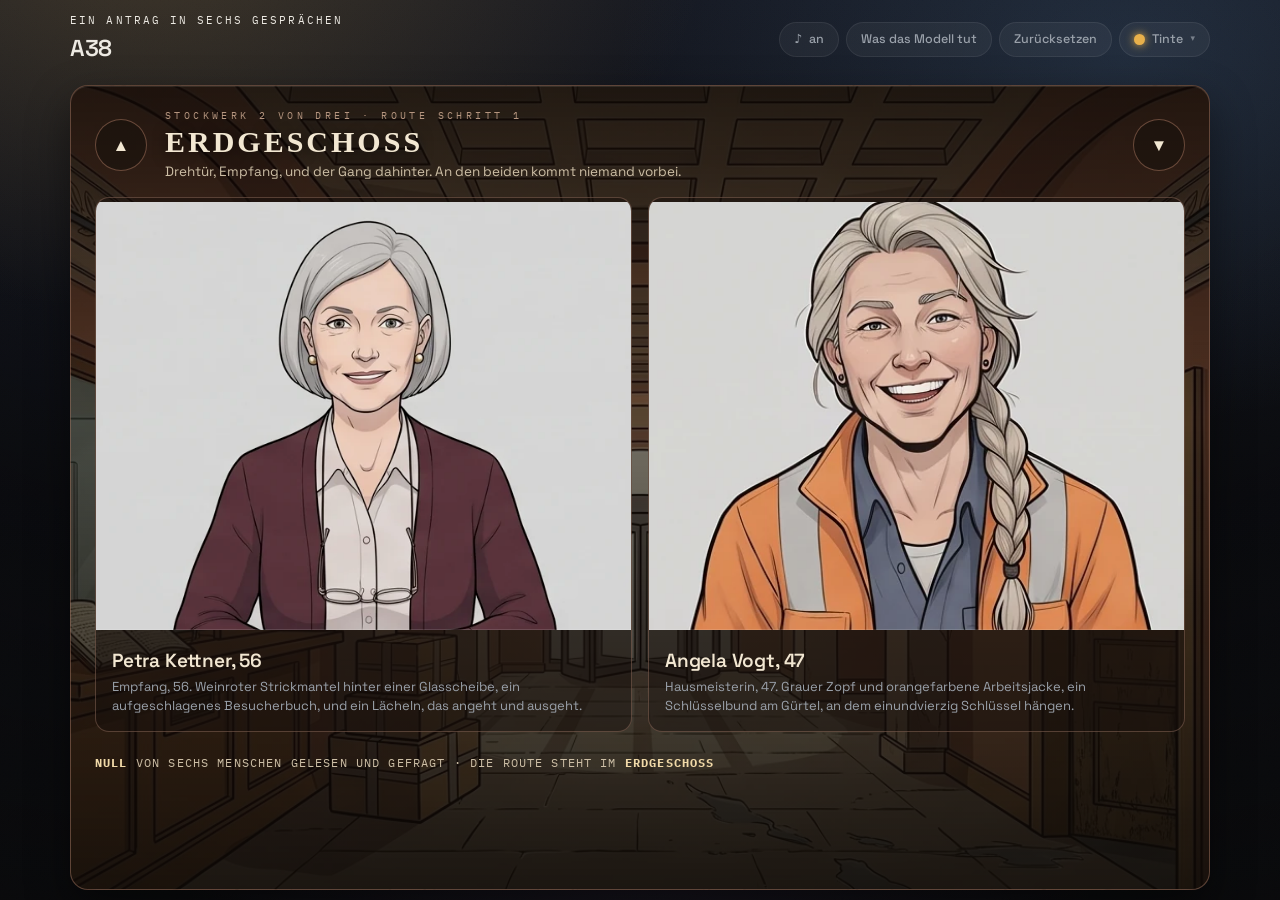
==== index.html @ fd157b0d "JETZT stand zweimal, und die Marke lief in die Ecke des Blätterers Beides kam von derselben Änderung" ====
<!DOCTYPE html>
<html lang="de">
<head>
<meta charset="utf-8">
<meta name="viewport" content="width=device-width, initial-scale=1">
<title>A38</title>
<link rel="preconnect" href="https://fonts.googleapis.com">
<link rel="preconnect" href="https://fonts.gstatic.com" crossorigin>
<link href="https://fonts.googleapis.com/css2?family=Space+Grotesk:wght@400;500;600;700&family=IBM+Plex+Mono:wght@400;500;600&display=swap" rel="stylesheet">
<style>
:root{
  --mono:"IBM Plex Mono",ui-monospace,"SF Mono","Cascadia Mono",Menlo,Consolas,monospace;
  --sans:"Space Grotesk",system-ui,-apple-system,"Segoe UI",Roboto,sans-serif;
  --serif:Georgia,"Iowan Old Style","Times New Roman",serif;
  --r:14px;
}
/* Die dreizehn Farbschemata. bauen.py setzt sie an den Platzhalter
   im Kopf von spiel.html. Eine Person waehlt ihres ueber theme. */
/* ── Tinte · warmes Anthrazit mit Messing ─────────────────── */
:root, body[data-theme="tinte"]{
  --paper:#0e0f12;
  --mesh:
    radial-gradient(900px 620px at 12% -8%, rgba(232,176,75,.20), transparent 62%),
    radial-gradient(820px 600px at 88% 6%, rgba(96,146,196,.18), transparent 62%),
    radial-gradient(700px 700px at 50% 108%, rgba(150,110,200,.13), transparent 66%),
    linear-gradient(180deg,#141720 0%,#0b0c10 55%,#0e0f12 100%);
  --pattern:none; --grain:.045;
  --surface:rgba(255,255,255,.048); --surface-2:rgba(255,255,255,.085); --surface-hi:rgba(255,255,255,.12);
  --ink:#edeae3; --muted:#9aa1aa;
  --line:rgba(255,255,255,.13); --line-soft:rgba(255,255,255,.07);
  --accent:#e8b04b; --accent-2:#84b4e4; --accent-ink:#1b1305;
  --AUT:#6fa8dc; --SIC:#78c481; --STA:#e8776a; --ZUG:#b58cdb; --EFF:#e8b04b;
  --glow:0 0 26px rgba(232,176,75,.30); --shade:0 1px 12px rgba(0,0,0,.5);
  --panel-shadow:0 1px 0 rgba(255,255,255,.05) inset, 0 18px 40px -28px rgba(0,0,0,.9);
  --face-filter:saturate(.92) contrast(1.03) brightness(.97);
  --face-tint:linear-gradient(180deg,rgba(232,176,75,.10),rgba(20,20,28,.28));
  --face-blend:normal;
}

/* ── Blaupause · technisches Blau mit Raster ───────────────── */
body[data-theme="blaupause"]{
  --paper:#08192a;
  --mesh:
    radial-gradient(1000px 640px at 20% -10%, rgba(90,190,255,.16), transparent 62%),
    radial-gradient(760px 560px at 90% 10%, rgba(40,110,190,.20), transparent 62%),
    linear-gradient(180deg,#0a2036 0%,#071628 60%,#050f1c 100%);
  --pattern:
    repeating-linear-gradient(0deg,rgba(150,215,255,.07) 0 1px,transparent 1px 34px),
    repeating-linear-gradient(90deg,rgba(150,215,255,.07) 0 1px,transparent 1px 34px);
  --grain:.03;
  --surface:rgba(160,220,255,.06); --surface-2:rgba(160,220,255,.11); --surface-hi:rgba(160,220,255,.16);
  --ink:#e2f2ff; --muted:#8fb3cd;
  --line:rgba(140,205,255,.22); --line-soft:rgba(140,205,255,.11);
  --accent:#7fd1ff; --accent-2:#ffd479; --accent-ink:#04202f;
  --AUT:#6cc4ff; --SIC:#5fd0a0; --STA:#ff8a72; --ZUG:#b39bff; --EFF:#ffcc5c;
  --glow:0 0 26px rgba(127,209,255,.35); --shade:0 1px 12px rgba(0,0,0,.55);
  --panel-shadow:0 1px 0 rgba(190,230,255,.07) inset, 0 18px 40px -28px rgba(0,10,20,.9);
  --face-filter:saturate(.8) brightness(.95); --face-tint:linear-gradient(180deg,rgba(90,180,255,.16),rgba(5,25,45,.34)); --face-blend:normal;
}

/* ── Terminal · Bernstein auf Schwarz, mit Zeilen ──────────── */
body[data-theme="terminal"]{
  --paper:#080604;
  --mesh:
    radial-gradient(900px 560px at 50% -12%, rgba(255,176,60,.16), transparent 62%),
    linear-gradient(180deg,#0d0a06 0%,#070502 100%);
  --pattern:repeating-linear-gradient(0deg,rgba(255,180,70,.055) 0 1px,transparent 1px 4px);
  --grain:.05;
  --surface:rgba(255,180,70,.055); --surface-2:rgba(255,180,70,.10); --surface-hi:rgba(255,180,70,.15);
  --ink:#ffd9a3; --muted:#b0854f;
  --line:rgba(255,176,60,.22); --line-soft:rgba(255,176,60,.11);
  --accent:#ffb03c; --accent-2:#7fe0a0; --accent-ink:#160c00;
  --AUT:#7fb8e8; --SIC:#7fe0a0; --STA:#ff7a52; --ZUG:#c79bf0; --EFF:#ffc94d;
  --glow:0 0 26px rgba(255,176,60,.40); --shade:0 1px 12px rgba(0,0,0,.7);
  --panel-shadow:0 1px 0 rgba(255,200,120,.06) inset, 0 18px 40px -28px rgba(0,0,0,.95);
  --face-filter:sepia(.35) saturate(.85) brightness(.92); --face-tint:linear-gradient(180deg,rgba(255,176,60,.16),rgba(15,8,0,.4)); --face-blend:normal;
}

/* ── Neon · Pink auf Aubergine ─────────────────────────────── */
body[data-theme="neon"]{
  --paper:#0d0511;
  --mesh:
    radial-gradient(900px 560px at 50% -10%, rgba(255,46,166,.24), transparent 62%),
    radial-gradient(700px 560px at 88% 40%, rgba(0,229,255,.12), transparent 62%),
    linear-gradient(180deg,#170a20 0%,#0d0511 60%,#0a0410 100%);
  --pattern:none; --grain:.05;
  --surface:rgba(255,120,205,.075); --surface-2:rgba(255,120,205,.13); --surface-hi:rgba(255,120,205,.18);
  --ink:#ffe9f8; --muted:#c78bba;
  --line:rgba(255,90,190,.24); --line-soft:rgba(255,90,190,.12);
  --accent:#ff2ea6; --accent-2:#00e5ff; --accent-ink:#180010;
  --AUT:#4fc3f7; --SIC:#4ade80; --STA:#ff5b6e; --ZUG:#c77dff; --EFF:#ffc94d;
  --glow:0 0 30px rgba(255,46,166,.45); --shade:0 1px 12px rgba(0,0,0,.6);
  --panel-shadow:0 1px 0 rgba(255,180,230,.07) inset, 0 18px 40px -28px rgba(0,0,0,.9);
  --face-filter:saturate(.9) contrast(1.05); --face-tint:linear-gradient(180deg,rgba(255,46,166,.16),rgba(20,4,26,.36)); --face-blend:normal;
}

/* ── Cyberpunk · Cyan und Signalgelb ───────────────────────── */
body[data-theme="cyberpunk"]{
  --paper:#0a0a12;
  --mesh:
    radial-gradient(900px 560px at 18% -10%, rgba(0,240,255,.18), transparent 62%),
    radial-gradient(760px 560px at 86% 14%, rgba(252,238,10,.10), transparent 62%),
    linear-gradient(180deg,#0e1020 0%,#0a0a12 60%,#08080f 100%);
  --pattern:repeating-linear-gradient(90deg,rgba(0,240,255,.05) 0 1px,transparent 1px 40px);
  --grain:.045;
  --surface:rgba(0,240,255,.06); --surface-2:rgba(0,240,255,.11); --surface-hi:rgba(0,240,255,.16);
  --ink:#eafcff; --muted:#8fa0bd;
  --line:rgba(0,240,255,.22); --line-soft:rgba(0,240,255,.10);
  --accent:#00f0ff; --accent-2:#fcee0a; --accent-ink:#00181c;
  --AUT:#4fd8ff; --SIC:#3ddc97; --STA:#ff5c6e; --ZUG:#b98cff; --EFF:#fcee0a;
  --glow:0 0 30px rgba(0,240,255,.40); --shade:0 1px 12px rgba(0,0,0,.6);
  --panel-shadow:0 1px 0 rgba(160,250,255,.07) inset, 0 18px 40px -28px rgba(0,0,0,.9);
  --face-filter:saturate(.85) contrast(1.06); --face-tint:linear-gradient(180deg,rgba(0,240,255,.14),rgba(6,10,20,.38)); --face-blend:normal;
}

/* ── Synthwave · Horizont in Violett ───────────────────────── */
body[data-theme="synthwave"]{
  --paper:#16072e;
  --mesh:
    radial-gradient(900px 520px at 50% 100%, rgba(255,92,141,.30), transparent 66%),
    radial-gradient(800px 560px at 20% -10%, rgba(122,92,255,.24), transparent 62%),
    linear-gradient(180deg,#1d0940 0%,#16072e 55%,#100322 100%);
  --pattern:none; --grain:.05;
  --surface:rgba(190,140,255,.08); --surface-2:rgba(190,140,255,.14); --surface-hi:rgba(190,140,255,.19);
  --ink:#ffeaf6; --muted:#c69ee6;
  --line:rgba(200,150,255,.24); --line-soft:rgba(200,150,255,.12);
  --accent:#ff5c8d; --accent-2:#7a5cff; --accent-ink:#26030f;
  --AUT:#5cc8ff; --SIC:#54dba0; --STA:#ff5c8d; --ZUG:#9b7cff; --EFF:#ffcf5c;
  --glow:0 0 30px rgba(255,92,141,.42); --shade:0 1px 12px rgba(0,0,0,.6);
  --panel-shadow:0 1px 0 rgba(255,200,240,.07) inset, 0 18px 40px -28px rgba(0,0,0,.9);
  --face-filter:saturate(.95) contrast(1.04); --face-tint:linear-gradient(180deg,rgba(122,92,255,.18),rgba(30,6,50,.36)); --face-blend:normal;
}

/* ── Miami · Koralle und Tuerkis ───────────────────────────── */
body[data-theme="miami"]{
  --paper:#140a1e;
  --mesh:
    radial-gradient(900px 560px at 16% -10%, rgba(255,111,97,.24), transparent 62%),
    radial-gradient(800px 560px at 88% 24%, rgba(45,226,230,.16), transparent 62%),
    linear-gradient(180deg,#1c0f2a 0%,#140a1e 60%,#0f0718 100%);
  --pattern:none; --grain:.05;
  --surface:rgba(255,150,140,.075); --surface-2:rgba(255,150,140,.13); --surface-hi:rgba(255,150,140,.18);
  --ink:#fff0ea; --muted:#d0a5bd;
  --line:rgba(255,140,130,.24); --line-soft:rgba(255,140,130,.11);
  --accent:#ff6f61; --accent-2:#2de2e6; --accent-ink:#2a0b06;
  --AUT:#2de2e6; --SIC:#5fd98a; --STA:#ff6f61; --ZUG:#c48cff; --EFF:#ffc85c;
  --glow:0 0 30px rgba(255,111,97,.38); --shade:0 1px 12px rgba(0,0,0,.6);
  --panel-shadow:0 1px 0 rgba(255,210,200,.07) inset, 0 18px 40px -28px rgba(0,0,0,.9);
  --face-filter:saturate(1) contrast(1.03); --face-tint:linear-gradient(180deg,rgba(255,111,97,.14),rgba(20,10,30,.36)); --face-blend:normal;
}

/* ── Dschungel · Blattgruen mit Safrangelb ─────────────────── */
body[data-theme="dschungel"]{
  --paper:#08130b;
  --mesh:
    radial-gradient(900px 600px at 22% -10%, rgba(74,222,128,.16), transparent 62%),
    radial-gradient(760px 560px at 86% 20%, rgba(250,204,21,.10), transparent 62%),
    linear-gradient(180deg,#0c1c11 0%,#08130b 60%,#050f08 100%);
  --pattern:none; --grain:.05;
  --surface:rgba(120,220,150,.06); --surface-2:rgba(120,220,150,.11); --surface-hi:rgba(120,220,150,.16);
  --ink:#e8f8ec; --muted:#8ebd9b;
  --line:rgba(110,210,145,.22); --line-soft:rgba(110,210,145,.10);
  --accent:#4ade80; --accent-2:#facc15; --accent-ink:#04150a;
  --AUT:#5cb8e8; --SIC:#4ade80; --STA:#f0715c; --ZUG:#bb8ce0; --EFF:#facc15;
  --glow:0 0 28px rgba(74,222,128,.32); --shade:0 1px 12px rgba(0,0,0,.6);
  --panel-shadow:0 1px 0 rgba(180,255,205,.06) inset, 0 18px 40px -28px rgba(0,0,0,.9);
  --face-filter:saturate(.88) brightness(.95); --face-tint:linear-gradient(180deg,rgba(74,222,128,.12),rgba(5,20,10,.38)); --face-blend:normal;
}

/* ── Matrix · nur Gruen, Zeilenraster ──────────────────────── */
body[data-theme="matrix"]{
  --paper:#000600;
  --mesh:
    radial-gradient(900px 560px at 50% -12%, rgba(0,255,65,.14), transparent 62%),
    linear-gradient(180deg,#021003 0%,#000600 100%);
  --pattern:repeating-linear-gradient(0deg,rgba(0,255,65,.06) 0 1px,transparent 1px 4px);
  --grain:.05;
  --surface:rgba(0,255,65,.05); --surface-2:rgba(0,255,65,.10); --surface-hi:rgba(0,255,65,.15);
  --ink:#c8ffd6; --muted:#5fb374;
  --line:rgba(0,255,65,.22); --line-soft:rgba(0,255,65,.10);
  --accent:#00ff41; --accent-2:#9dffb8; --accent-ink:#001404;
  --AUT:#4fe0ff; --SIC:#00ff41; --STA:#ff6a5c; --ZUG:#c08cff; --EFF:#e8ff5c;
  --glow:0 0 30px rgba(0,255,65,.40); --shade:0 1px 12px rgba(0,0,0,.75);
  --panel-shadow:0 1px 0 rgba(150,255,180,.06) inset, 0 18px 40px -28px rgba(0,0,0,.95);
  --face-filter:grayscale(.45) sepia(.4) hue-rotate(60deg) saturate(1.4) brightness(.86);
  --face-tint:linear-gradient(180deg,rgba(0,255,65,.14),rgba(0,10,2,.45)); --face-blend:normal;
}

/* ── Ozean · Tiefblau mit Jade ─────────────────────────────── */
body[data-theme="ozean"]{
  --paper:#03101c;
  --mesh:
    radial-gradient(900px 620px at 18% -10%, rgba(56,189,248,.20), transparent 62%),
    radial-gradient(800px 600px at 88% 26%, rgba(52,211,153,.14), transparent 62%),
    linear-gradient(180deg,#06192b 0%,#03101c 60%,#020b14 100%);
  --pattern:none; --grain:.04;
  --surface:rgba(90,190,240,.07); --surface-2:rgba(90,190,240,.12); --surface-hi:rgba(90,190,240,.17);
  --ink:#e6f6ff; --muted:#85b4cf;
  --line:rgba(90,190,240,.22); --line-soft:rgba(90,190,240,.10);
  --accent:#38bdf8; --accent-2:#34d399; --accent-ink:#02131d;
  --AUT:#38bdf8; --SIC:#34d399; --STA:#fb7185; --ZUG:#a78bfa; --EFF:#fbbf24;
  --glow:0 0 28px rgba(56,189,248,.34); --shade:0 1px 12px rgba(0,0,0,.6);
  --panel-shadow:0 1px 0 rgba(180,230,255,.06) inset, 0 18px 40px -28px rgba(0,0,0,.9);
  --face-filter:saturate(.85) brightness(.96); --face-tint:linear-gradient(180deg,rgba(56,189,248,.14),rgba(2,16,28,.38)); --face-blend:normal;
}

/* ── Kosmos · Nebel in Violett ─────────────────────────────── */
body[data-theme="kosmos"]{
  --paper:#05040e;
  --mesh:
    radial-gradient(760px 700px at 26% 18%, rgba(126,96,255,.26), transparent 66%),
    radial-gradient(660px 620px at 78% 58%, rgba(255,92,168,.18), transparent 66%),
    radial-gradient(900px 520px at 50% 108%, rgba(24,22,74,.6), transparent 68%),
    linear-gradient(160deg,#07061a 0%,#0d0a24 50%,#05040e 100%);
  --pattern:none; --grain:.055;
  --surface:rgba(150,140,255,.075); --surface-2:rgba(150,140,255,.13); --surface-hi:rgba(150,140,255,.18);
  --ink:#ece9ff; --muted:#9c98c8;
  --line:rgba(150,140,255,.24); --line-soft:rgba(150,140,255,.11);
  --accent:#9d8cff; --accent-2:#ff7ab8; --accent-ink:#0a0718;
  --AUT:#6fb6ff; --SIC:#5fd8a8; --STA:#ff7a8c; --ZUG:#b49bff; --EFF:#ffd166;
  --glow:0 0 30px rgba(157,140,255,.38); --shade:0 1px 12px rgba(0,0,0,.7);
  --panel-shadow:0 1px 0 rgba(200,190,255,.07) inset, 0 18px 40px -28px rgba(0,0,0,.95);
  --face-filter:saturate(.9) contrast(1.04) brightness(.95); --face-tint:linear-gradient(180deg,rgba(126,96,255,.18),rgba(8,6,20,.42)); --face-blend:normal;
}

/* ── Ekko · Zaun-Teal auf warmem Rost ──────────────────────── */
body[data-theme="ekko"]{
  --paper:#0d0a0b;
  --mesh:
    radial-gradient(820px 660px at 20% 22%, rgba(46,230,196,.22), transparent 66%),
    radial-gradient(700px 620px at 80% 62%, rgba(178,12,89,.24), transparent 66%),
    radial-gradient(900px 520px at 50% 108%, rgba(92,42,31,.5), transparent 68%),
    linear-gradient(150deg,#16100f 0%,#241715 45%,#0e1416 100%);
  --pattern:none; --grain:.05;
  --surface:rgba(46,230,196,.07); --surface-2:rgba(46,230,196,.12); --surface-hi:rgba(46,230,196,.17);
  --ink:#eaf7f3; --muted:#93b0aa;
  --line:rgba(46,230,196,.22); --line-soft:rgba(46,230,196,.10);
  --accent:#2ee6c4; --accent-2:#ff3d7f; --accent-ink:#04140f;
  --AUT:#4fc8f0; --SIC:#2ee6c4; --STA:#ff3d7f; --ZUG:#b98cf0; --EFF:#ffc247;
  --glow:0 0 30px rgba(46,230,196,.36); --shade:0 1px 12px rgba(0,0,0,.65);
  --panel-shadow:0 1px 0 rgba(160,255,235,.06) inset, 0 18px 40px -28px rgba(0,0,0,.9);
  --face-filter:saturate(.9) contrast(1.04); --face-tint:linear-gradient(180deg,rgba(46,230,196,.13),rgba(20,12,10,.4)); --face-blend:normal;
}

/* ── LCARS · Schwarz, Orange, weiche Ecken ─────────────────── */
body[data-theme="lcars"]{
  --paper:#000000;
  --mesh:
    radial-gradient(900px 560px at 14% -10%, rgba(255,156,0,.16), transparent 60%),
    radial-gradient(700px 520px at 88% 18%, rgba(204,153,204,.12), transparent 60%),
    linear-gradient(180deg,#0b0906 0%,#000 100%);
  --pattern:none; --grain:.03;
  --surface:rgba(255,180,90,.07); --surface-2:rgba(255,180,90,.12); --surface-hi:rgba(255,180,90,.17);
  --ink:#ffffff; --muted:#b9a9d6;
  --line:rgba(255,180,90,.24); --line-soft:rgba(255,180,90,.11);
  --accent:#ff9c00; --accent-2:#cc99cc; --accent-ink:#1a0f00;
  --AUT:#7fa9ff; --SIC:#66cc99; --STA:#ff6f5c; --ZUG:#cc99cc; --EFF:#ff9c00;
  --glow:0 0 28px rgba(255,156,0,.34); --shade:0 1px 12px rgba(0,0,0,.7);
  --panel-shadow:0 1px 0 rgba(255,210,150,.07) inset, 0 18px 40px -28px rgba(0,0,0,.95);
  --face-filter:saturate(.85) contrast(1.05); --face-tint:linear-gradient(180deg,rgba(255,156,0,.12),rgba(0,0,0,.4)); --face-blend:normal;
  --r:20px;
}


*{box-sizing:border-box}
/* display:flex und display:grid schlagen sonst das hidden-Attribut. */
[hidden]{display:none !important}
html,body{margin:0; padding:0; height:100%}
body{background:var(--paper); color:var(--ink); font-family:var(--sans); font-size:16px; line-height:1.55;
  -webkit-font-smoothing:antialiased; height:100%; overflow:hidden; display:flex; flex-direction:column;
  transition:background-color .35s, color .35s}
.bg,.bg-pattern,.bg-grain{position:fixed; inset:0; pointer-events:none}
.bg{z-index:-3; background-image:var(--mesh); background-size:cover;
    animation:drift 60s ease-in-out infinite alternate; transform-origin:50% 40%}
.bg:after{content:""; position:absolute; inset:0;
  background:radial-gradient(135% 105% at 50% 0%, transparent 42%, #000 128%); opacity:var(--vignette,.55)}
.bg-pattern{z-index:-2; background-image:var(--pattern,none)}
.bg-grain{z-index:-1; opacity:var(--grain,0); mix-blend-mode:overlay;
  background-image:url("data:image/svg+xml,%3Csvg xmlns='http://www.w3.org/2000/svg' width='160' height='160'%3E%3Cfilter id='n'%3E%3CfeTurbulence type='fractalNoise' baseFrequency='.85' numOctaves='3' stitchTiles='stitch'/%3E%3C/filter%3E%3Crect width='160' height='160' filter='url(%23n)'/%3E%3C/svg%3E")}
@keyframes drift{from{transform:scale(1) translateY(0)} to{transform:scale(1.08) translateY(-1.5%)}}

.wrap{width:100%; max-width:1180px; margin:0 auto; padding:12px 20px 10px;
  flex:1; min-height:0; display:flex; flex-direction:column; gap:9px}
.eyebrow{font-family:var(--mono); font-size:10.5px; letter-spacing:.2em; text-transform:uppercase; color:var(--muted)}
h1{font-size:23px; font-weight:600; letter-spacing:-.02em; margin:3px 0 0}
h2{font-family:var(--mono); font-size:11px; letter-spacing:.2em; text-transform:uppercase; font-weight:500;
   color:var(--muted); margin:22px 0 10px; display:flex; align-items:center; gap:12px}
h2:after{content:""; flex:1; height:1px; background:var(--line-soft)}
p{margin:0 0 12px}
.dim{color:var(--muted)} .small{font-size:13.5px}
.num{font-family:var(--mono); font-variant-numeric:tabular-nums}
.panel{background-color:var(--surface);   /* Rueckfall, falls color-mix fehlt */
  background-color:color-mix(in srgb, var(--paper) 74%, transparent);
  background-image:linear-gradient(var(--surface), var(--surface));
  border:1px solid var(--line); border-radius:var(--r); padding:13px 16px;
  box-shadow:var(--panel-shadow)}

/* ── Kopf ── */
.top{display:flex; justify-content:space-between; align-items:center; gap:14px; flex-wrap:wrap}
.tools{display:flex; align-items:center; gap:7px; flex-wrap:wrap}
.tool{display:inline-flex; align-items:center; gap:7px; background:var(--surface); border:1px solid var(--line-soft);
  border-radius:999px; color:var(--muted); font:inherit; font-size:12.5px; font-weight:500; padding:7px 14px;
  cursor:pointer; white-space:nowrap;
  transition:color .15s,border-color .15s}
.tool:hover{color:var(--ink); border-color:var(--accent)}
.tool .caret{font-size:9px; opacity:.7}
/* Der einzige Knopf, der etwas wegwirft. Er steht ruhig da und färbt
   sich erst, wenn die Hand darauf liegt. */
.tool.warnung:hover{color:var(--STA); border-color:var(--STA)}
.themepick{position:relative}
.theme-menu{position:absolute; right:0; top:calc(100% + 8px); z-index:60; width:min(430px, calc(100vw - 40px));
  display:flex; flex-wrap:wrap; gap:7px; background:var(--surface-2); border:1px solid var(--line);
  border-radius:var(--r); padding:12px; box-shadow:0 26px 50px -26px rgba(0,0,0,.85)}
.theme-menu[hidden]{display:none}
.theme-btn{flex:0 0 auto; display:inline-flex; align-items:center; gap:7px; background:var(--surface);
  border:1px solid var(--line-soft); border-radius:999px; color:var(--muted); font:inherit; font-size:12.5px;
  font-weight:500; padding:6px 13px 6px 9px; cursor:pointer; white-space:nowrap;
  transition:color .15s,border-color .15s,box-shadow .15s,transform .15s}
.theme-btn:hover{color:var(--ink); border-color:var(--accent); transform:translateY(-1px)}
.theme-btn.active{color:var(--ink); border-color:var(--accent); box-shadow:var(--glow)}
.theme-dot{width:11px; height:11px; border-radius:50%; background:var(--dot); box-shadow:0 0 8px var(--dot)}

/* ── Phasenleiste ── */
.akte{display:flex; gap:5px; flex-wrap:wrap}
.akt{display:inline-flex; align-items:baseline; gap:7px; border:1px solid var(--line-soft); border-radius:999px;
  padding:4px 12px; background:var(--surface); font-family:var(--mono); font-size:9px; letter-spacing:.14em;
  text-transform:uppercase; color:var(--muted)}
.akt b{font-family:var(--sans); font-size:12.5px; font-weight:500; letter-spacing:0; text-transform:none; color:var(--muted)}
.akt.now{border-color:var(--accent); box-shadow:var(--glow)}
.akt.now b{color:var(--ink); font-weight:600}
.akt.done{opacity:.55}

/* ── Zweispalter ── */
.grid{flex:1; min-height:0; display:grid; grid-template-columns:1fr 320px; gap:18px}
main{min-height:0; display:flex; flex-direction:column}
.side{min-height:0; overflow-y:auto; display:flex; flex-direction:column; gap:9px; padding-right:4px}
.side::-webkit-scrollbar,.talk::-webkit-scrollbar{width:8px}
.side::-webkit-scrollbar-thumb,.talk::-webkit-scrollbar-thumb{background:var(--line); border-radius:6px}
.side,.talk{scrollbar-width:thin; scrollbar-color:var(--line) transparent}

/* ── Der Raum liegt hinter dem Kopf der Seite, nicht in der Spalte.
      So bekommt das Gespräch die Höhe, die das Bild vorher hatte, und
      man sitzt trotzdem sichtbar in seinem Zimmer. ── */
.raum{position:fixed; left:0; right:0; top:0; z-index:-1; pointer-events:none;
  height:min(42vh, 340px); background-size:cover; background-position:center 42%;
  filter:var(--face-filter,none); opacity:.42}
.raum:after{content:""; position:absolute; inset:0;
  background:linear-gradient(transparent 0%, var(--paper) 88%)}
.raum[hidden]{display:none}
body.imMenue .raum{display:none}

/* ── Gespräch ── */
.chat{position:relative; flex:1; min-height:0; display:flex; flex-direction:column}
.talk{flex:1; min-height:0; overflow-y:auto; display:flex; flex-direction:column; gap:12px;
  padding:4px 14px 14px 2px; overscroll-behavior:contain}
.chat:before{content:""; position:absolute; left:0; right:0; top:0; height:24px; z-index:2; pointer-events:none;
  background:linear-gradient(var(--paper), transparent); opacity:.9}
.runter{position:absolute; right:20px; bottom:14px; z-index:3; display:none; align-items:center; gap:7px;
  font-family:var(--mono); font-size:10px; letter-spacing:.12em; text-transform:uppercase;
  background:var(--surface-2); color:var(--ink); border:1px solid var(--accent); border-radius:999px;
  padding:7px 13px; cursor:pointer; box-shadow:var(--glow)}
.runter.zeig{display:inline-flex}

/* Eine Marke je Wortwechsel: Trennstrich und Nummer. Der gewählte
   trägt sie in der Akzentfarbe und ausgeschrieben, alle anderen nur
   als Kürzel — so sieht man auf einen Blick, wo einer aufhört. */
/* Beschriftung links, Linie nach rechts — und rechts bleibt Platz für
   den Blätterer, der dort in der Ecke sitzt. */
.wwmarke{display:flex; align-items:center; gap:9px; margin:6px 0 10px; padding-right:78px}
.wwmarke:after{content:""; flex:1; height:1px; background:var(--line-soft)}
.wwmarke b{order:-1; font-family:var(--mono); font-size:9px; font-weight:500; letter-spacing:.14em;
  text-transform:uppercase; color:var(--muted); border:1px solid var(--line-soft);
  border-radius:999px; padding:2px 9px; white-space:nowrap}
.wwmarke.hier:after{background:var(--accent); opacity:.45}
.wwmarke.hier b{color:var(--accent); border-color:var(--accent); box-shadow:var(--glow)}

/* Der Blätterer sitzt oben rechts im Gespräch, über dem Verlauf. */
.blaettern{position:absolute; right:20px; top:6px; z-index:4; display:flex; align-items:center; gap:4px;
  background:var(--surface-2); border:1px solid var(--line); border-radius:999px; padding:3px 5px;
  box-shadow:0 10px 24px -14px rgba(0,0,0,.8)}
.blaettern[hidden]{display:none}
.blaettern button{width:22px; height:22px; display:grid; place-items:center; cursor:pointer;
  background:none; border:none; border-radius:50%; color:var(--muted); font-size:10px; line-height:1}
.blaettern button:hover:not(:disabled){color:var(--ink); background:var(--surface-hi)}
.blaettern button:disabled{opacity:.3; cursor:default}
.blaettern span{display:none; font-family:var(--mono); font-size:9px; letter-spacing:.1em; text-transform:uppercase;
  color:var(--muted); min-width:52px; text-align:center}
.line{max-width:62ch}
.line.regie{font-family:var(--serif); font-style:italic; font-size:13.5px; color:var(--muted); line-height:1.5;
  border-left:2px solid var(--line-soft); padding-left:13px; max-width:68ch}
.line .lab{font-family:var(--mono); font-size:9px; letter-spacing:.18em; text-transform:uppercase;
  color:var(--muted); display:block; margin-bottom:2px}
/* Die Sprechweise in Klammern: Vorlage für die Stimme, die später drübergelegt wird */
.line .wie{font-style:normal; text-transform:none; letter-spacing:.02em; color:var(--accent-2); margin-left:7px}
.line.du .txt{font-size:14.5px; color:var(--muted)}
.line.er .txt{font-family:var(--serif); font-size:17px; line-height:1.42; color:var(--ink)}
.line.er{border-left:2px solid var(--accent); padding-left:14px; margin-left:-2px}
.line.er .lab{color:var(--accent)}
.line.neu{animation:rise .4s cubic-bezier(.2,.8,.3,1) both}
/* Staffelung nach Alter. Größe und Deckkraft nehmen ab, der Inhalt
   bleibt lesbar — es soll kleiner werden, nicht verschwinden. */
.line{transition:opacity .3s}
/* Das Zuletztgesagte ist das, worauf du antworten musst — es bekommt
   eine eigene Farbe, nicht nur mehr Größe. */
.line.er.wichtig{border-left-width:3px; border-left-color:var(--accent-2);
  background:linear-gradient(90deg, color-mix(in srgb, var(--accent-2) 12%, transparent), transparent 78%);
  border-radius:0 10px 10px 0; padding:6px 12px 7px 14px; margin-left:-2px}
.line.er.wichtig .lab{color:var(--accent-2)}
.line.er.wichtig .txt{color:var(--ink)}

/* Der Block nach dem Festlegen. Er ist das Ergebnis eines Zuges, nicht
   eine Fussnote — entsprechend gross. */
.menue{flex:1; min-height:0; overflow-y:auto; padding:6px 2px 20px}
.mkarte[disabled]{opacity:.5; cursor:not-allowed}
/* ── Das Treppenhaus ─────────────────────────────────────────────────
   Das Haus, das Verrückte macht: Marmor, Terrakotta, Lorbeer und
   Versalien. Die Zimmer dahinter behalten ihr eigenes Farbschema — man
   tritt aus dem Amt in ein Leben und wieder zurück. */
body.imMenue .menue{
  --stock: #8c5a44;
  padding:22px 24px 26px; border-radius:18px;
  /* Drei Lagen: ein Schleier, damit die Schrift lesbar bleibt, darunter
     das Stockwerksbild, und ganz unten der Verlauf für den Fall, dass
     es fehlt. */
  background:
    linear-gradient(180deg, rgba(12,9,6,.86) 0%, rgba(12,9,6,.58) 42%, rgba(12,9,6,.90) 100%),
    var(--stockbild, none),
    linear-gradient(160deg, color-mix(in srgb, var(--stock) 34%, #17110c), #17110c 72%);
  background-size:auto, cover, auto; background-position:center, center 38%, center;
  border:1px solid color-mix(in srgb, var(--stock) 45%, var(--line));
  box-shadow:inset 0 1px 0 rgba(244,238,226,.10), 0 18px 44px rgba(0,0,0,.45);
}
.haus{display:flex; align-items:center; gap:18px; margin-bottom:6px}
.haus .stockmitte{flex:1; min-width:0}
.stocknr{font-family:var(--mono); font-size:10px; letter-spacing:.34em; text-transform:uppercase;
  color:color-mix(in srgb, var(--stock) 55%, #e8dcc6)}
.stockname{font-family:var(--serif, Georgia, serif); font-size:30px; font-weight:600;
  letter-spacing:.10em; text-transform:uppercase; color:#f2e7d2; line-height:1.1; margin:2px 0 4px;
  text-shadow:0 2px 14px rgba(0,0,0,.55)}
.stockwas{font-size:13.5px; color:#cdbfa6; line-height:1.5; max-width:60ch}
button.stock{width:52px; height:52px; flex:0 0 auto; border-radius:50%; cursor:pointer;
  font-size:17px; line-height:1; color:#f2e7d2; background:rgba(23,17,12,.55);
  border:1px solid color-mix(in srgb, var(--stock) 55%, var(--line));
  transition:transform .12s ease, background .15s ease, border-color .15s ease}
button.stock:hover:not(:disabled){transform:scale(1.08);
  background:color-mix(in srgb, var(--stock) 40%, rgba(23,17,12,.55)); border-color:#e8dcc6}
button.stock:disabled{opacity:.22; cursor:default}
.stockhinweis{font-size:13px; line-height:1.55; color:#cdbfa6; margin:10px 0 0;
  border-left:2px solid color-mix(in srgb, var(--stock) 60%, var(--line)); padding:8px 0 8px 13px}
body.imMenue .mkarte{background:rgba(23,17,12,.52);
  border-color:color-mix(in srgb, var(--stock) 34%, var(--line))}
body.imMenue .mkarte:hover{border-color:#e8dcc6}
body.imMenue .mkarte b{color:#f2e7d2}
body.imMenue .mkonto{color:#cdbfa6}
body.imMenue .mkonto b{color:#f0d9a8}
body.imMenue .eyebrow{color:color-mix(in srgb, var(--stock) 50%, #e8dcc6)}

.mkarten{display:grid; grid-template-columns:repeat(auto-fit,minmax(300px,1fr)); gap:16px; margin-top:14px}
/* Eine Etage: Überschrift über die ganze Breite, darunter ihre Leute. */
.etage{grid-column:1/-1; margin-top:14px; display:flex; align-items:baseline; gap:12px; flex-wrap:wrap}
.etage:first-child{margin-top:0}
.etage .nr{font-family:var(--mono); font-size:9px; letter-spacing:.16em; text-transform:uppercase;
  color:var(--accent); border:1px solid var(--accent); border-radius:999px; padding:3px 10px}
.etage.zu .nr{color:var(--muted); border-color:var(--line)}
.etage b{font-size:15px; font-weight:600; color:var(--ink)}
.etage.zu b{color:var(--muted)}
.etage span{font-size:13px; color:var(--muted)}
.etage .schloss{grid-column:1/-1; font-size:13px; color:var(--muted); line-height:1.5;
  border:1px dashed var(--line); border-radius:11px; padding:12px 14px; background:var(--surface)}
/* Zwei bis drei Leute je Etage, also darf eine Karte groß sein: das
   Gesicht oben über die ganze Breite, der Name darunter. Man soll
   sehen, wem man gleich gegenübersitzt, und nicht einen Daumennagel
   entziffern. */
a.mkarte, button.mkarte{display:flex; flex-direction:column; align-items:stretch; text-align:left;
  font:inherit; color:inherit; background:var(--surface); border:1px solid var(--line);
  border-radius:var(--r); padding:0; overflow:hidden; cursor:pointer;
  transition:border-color .15s, transform .15s, box-shadow .15s}
.mkarte:hover{border-color:var(--accent); transform:translateY(-3px); box-shadow:var(--glow)}
.mkarte .mbild{width:100%; aspect-ratio:5/4; border:0; border-bottom:1px solid var(--line);
  background-size:cover; background-position:center 16%; filter:var(--face-filter,none)}
.mkarte .mtext{padding:13px 16px 15px}
.mkarte b{display:block; font-size:19px; font-weight:600; letter-spacing:-.01em}
.mkarte span{display:block; font-size:13px; color:var(--muted); line-height:1.45; margin-top:4px}
.mkarte[disabled] .mbild{filter:grayscale(1) brightness(.6)}
.mkonto{margin-top:22px; font-family:var(--mono); font-size:11.5px; letter-spacing:.1em;
  text-transform:uppercase; color:var(--muted)}
.mkonto b{color:var(--accent)}
body.imMenue .grid{display:none}
body:not(.imMenue) .menue{display:none}
.chatschalter{; margin:4px 0}
.fkopf{display:flex; justify-content:space-between; align-items:flex-start; gap:18px}
.furteil{font-size:20px; font-weight:600; letter-spacing:-.01em; margin-top:3px}
.fpunkte{font-family:var(--mono); font-size:26px; font-weight:600; letter-spacing:-.02em; text-align:right; line-height:1}
.fpunkte small{display:block; font-size:8.5px; font-weight:400; color:var(--muted); letter-spacing:.18em;
  text-transform:uppercase; margin-top:4px}
.fpunkte.plus{color:var(--SIC)} .fpunkte.minus{color:var(--STA)}
.fbilanz{font-size:13.5px; color:var(--muted); margin-top:10px; line-height:1.5}
.fbilanz b{color:var(--ink)}
.ftab{width:100%; border-collapse:collapse; margin-top:12px; font-size:13.5px}
.ftab .fzeile td{padding:8px 8px 3px 0; color:var(--ink); border-top:1px solid var(--line-soft)}
.ftab .fzeile:first-child td{border-top:none}
.ftab .fname{font-weight:600}
.ftab td.n{font-family:var(--mono); font-size:11.5px; text-align:right; white-space:nowrap; color:var(--muted)}
.ftab .fdeut td{padding:0 0 9px 0; font-size:12.5px; color:var(--muted); line-height:1.5; border:none}
.line.davor{opacity:.72}
.line.davor .txt{font-size:15px}
.line.davor.regie{font-size:12.5px}
/* Es steht genau ein Wortwechsel da: der, auf dem der Blätterer steht.
   Alles davor ist nicht klein, sondern weg — wer zurück will, blättert
   zurück, und dann ist der andere weg. Eine Wand aus halbdurchsichtiger
   Schrift liest niemand, und sie nimmt dem, was gerade gesagt wird,
   die Luft. */
.line.frueher{display:none}
.wwmarke:not(.hier){display:none}
@keyframes rise{from{opacity:0; transform:translateY(8px)} to{opacity:1; transform:none}}
.line.meta{font-family:var(--mono); font-size:10.5px; line-height:1.8; letter-spacing:.03em; color:var(--muted);
  opacity:.85; margin-top:-4px; padding-left:16px; border-left:1px dashed var(--line-soft); max-width:70ch}
.line.meta b{color:var(--ink); font-weight:600}
/* Die Rechnung steht eingeklappt da: eine Zeile Ergebnis, der Rest auf Klick. */
.meta-kopf{background:none; border:none; padding:0; margin:0; font:inherit; color:inherit;
  text-align:left; cursor:pointer; letter-spacing:inherit}
.meta-kopf:hover{color:var(--ink)}
.meta-lang{margin-top:4px; padding-left:14px; border-left:1px solid var(--line-soft); line-height:1.75}
.line.meta s{text-decoration:none; color:var(--accent-2)}
.line.meta.warn{color:var(--STA); border-left-color:var(--STA); opacity:1}

/* ── Wahl ── */
#choices{flex:0 0 auto; padding-top:9px; border-top:1px solid var(--line-soft); max-height:38vh; overflow-y:auto;
  scrollbar-width:thin}
/* Steht über allen Knöpfen dasselbe, steht es nur einmal darüber. */
.wahlkopf{font-family:var(--mono); font-size:9px; letter-spacing:.18em; text-transform:uppercase;
  color:var(--muted); margin-bottom:7px}
.wahlkopf em{font-style:normal; color:var(--accent-2)}
.choices{display:grid; gap:6px}
button.pick{display:flex; align-items:center; gap:10px; font:inherit; font-size:14.5px; text-align:left;
  color:var(--ink); line-height:1.35; background:var(--surface); border:1px solid var(--line); border-radius:11px;
  padding:9px 11px 9px 13px; cursor:pointer;
  transition:background .15s,border-color .15s,transform .15s,box-shadow .15s}
button.pick .txtwrap{flex:1 1 auto; min-width:0}
/* Der Zusatz je Knopf steht rechts statt in einer eigenen Zeile darüber. */
button.pick .rechts{flex:0 0 auto; font-family:var(--mono); font-size:9.5px; letter-spacing:.1em;
  text-transform:uppercase; color:var(--accent-2); white-space:nowrap; text-align:right}
button.pick .rechts i{font-style:normal; color:var(--STA)}
button.pick:hover{background:var(--surface-2); border-color:var(--accent); transform:translateY(-1px); box-shadow:var(--glow)}
button.pick:disabled{opacity:.45; cursor:default; transform:none; box-shadow:none}
button.pick .tag{display:block; font-family:var(--mono); font-size:8.5px; letter-spacing:.16em; text-transform:uppercase;
  color:var(--muted); margin-bottom:2px}
button.pick .tag em{font-style:normal; color:var(--accent-2)}
button.pick .tag i{font-style:normal; color:var(--STA)}
button.pick .key{flex:0 0 auto; font-family:var(--mono); font-size:10px; color:var(--muted);
  border:1px solid var(--line); border-radius:6px; min-width:21px; padding:2px 0; text-align:center}
button.pick:hover .key{color:var(--accent-ink); background:var(--accent); border-color:var(--accent)}
button.pick.weiter{background:transparent; border-style:dashed}
button.pick.weiter:hover{background:var(--surface)}
button:focus-visible{outline:2px solid var(--accent); outline-offset:3px}
button.act{font-family:var(--mono); font-size:11px; letter-spacing:.16em; text-transform:uppercase; font-weight:500;
  background:var(--accent); color:var(--accent-ink); border:1px solid var(--accent); border-radius:11px;
  padding:12px 22px; cursor:pointer; box-shadow:var(--glow); transition:transform .15s, filter .15s}
button.act:hover{filter:brightness(1.08); transform:translateY(-2px)}
.row{display:flex; gap:9px; flex-wrap:wrap}

/* ── Person mit Stimmung ── */
.who{display:flex; gap:13px; align-items:center}
.face{position:relative; flex:0 0 auto; width:96px; height:96px; border-radius:12px; overflow:hidden;
  border:1px solid var(--line); background-size:cover; background-position:center 10%;
  filter:var(--face-filter,none); box-shadow:0 14px 30px -20px rgba(0,0,0,.9); transition:box-shadow .3s}
.face:after{content:""; position:absolute; inset:0; background:var(--face-tint,none); mix-blend-mode:var(--face-blend,normal)}
.who-name{font-size:15px; font-weight:600; letter-spacing:-.01em; line-height:1.2}
.who-job{font-size:13px; color:var(--muted); margin-top:1px}
/* In den Lesestufen liegt das Modell unter dem Tisch: keine Balken,
   keine bit, keine Wahrscheinlichkeiten. Nur die Notizen und er. */
body[data-stufe="lesen"] #lesebandBox,
body[data-stufe="lesen"] .zahlen,
body[data-stufe="lesen"] #privatBox{display:none}
body[data-stufe="lesen"] #ratefeld .cells{display:none}
body[data-stufe="lesen"] button.pick .rechts{display:none}

/* Der Stufenkopf steht anstelle der Phasenleiste. */
.stufe-kopf{display:flex; align-items:baseline; gap:12px; flex-wrap:wrap}
.stufe-kopf .nr{font-family:var(--mono); font-size:9px; letter-spacing:.16em;
  text-transform:uppercase; color:var(--accent); border:1px solid var(--accent);
  border-radius:999px; padding:3px 10px}
.stufe-kopf b{font-size:15px; font-weight:600; color:var(--ink)}
.stufe-kopf span{font-size:13px; color:var(--muted)}

/* Die Sterne am Ende einer Stufe. */
.sterne{font-size:30px; letter-spacing:6px; color:var(--accent); line-height:1}
.sterne i{color:var(--line); font-style:normal}
.punktzeile{display:flex; gap:22px; flex-wrap:wrap; margin:14px 0 4px}
.punktzeile div{font-family:var(--mono); font-size:11px; letter-spacing:.1em;
  text-transform:uppercase; color:var(--muted)}
.punktzeile b{display:block; font-family:var(--sans); font-size:22px; font-weight:600;
  letter-spacing:0; text-transform:none; color:var(--ink); margin-top:3px}

/* ── Das Tutorial ──────────────────────────────────────────────────
   Ein Loch im Dunkel und eine Sprechblase daneben. Das Loch ist kein
   echtes Loch, sondern ein Kasten mit einem sehr grossen Schatten nach
   aussen — so bleibt das Element darunter sichtbar und alles andere
   liegt im Halbdunkel. */
.coach{position:fixed; inset:0; z-index:70}
.coach .loch{position:absolute; border-radius:14px; pointer-events:none;
  box-shadow:0 0 0 9999px rgba(0,0,0,.74), 0 0 0 2px var(--accent), var(--glow);
  transition:top .28s ease, left .28s ease, width .28s ease, height .28s ease}
.coach .blase{position:absolute; width:min(340px, calc(100vw - 32px)); background:var(--surface);
  border:1px solid var(--accent); border-radius:14px; padding:15px 17px 13px;
  box-shadow:var(--glow); transition:top .28s ease, left .28s ease}
.coach .blase .eyebrow{margin-bottom:6px}
.coach .blase p{font-size:13.5px; line-height:1.55; color:var(--ink); margin:0 0 12px}
.coach .blase p b{color:var(--accent-2)}
.coach .zeile{display:flex; align-items:center; gap:10px}
.coach .zeile .schritt{font-family:var(--mono); font-size:10px; letter-spacing:.14em;
  color:var(--muted); margin-right:auto}
.coach .zeile button{font:inherit; cursor:pointer; border-radius:9px; padding:7px 13px; font-size:13px}
.coach .weiter{background:var(--accent); color:var(--accent-ink); border:1px solid var(--accent); font-weight:600}
.coach .ueber{background:transparent; color:var(--muted); border:1px solid var(--line)}
.coach .ueber:hover{color:var(--ink)}

/* Die zwei Knöpfe, die nach dem Hallo immer dastehen. */
.jederzeit{display:flex; flex-direction:column; gap:8px}
.jederzeit .act{width:100%; justify-content:center}
.act.still{background:transparent; color:var(--muted); border-color:var(--line)}
.act.still:hover{color:var(--ink); border-color:var(--accent)}
.jhinweis{font-size:12px; line-height:1.45; color:var(--muted); margin:2px 0 0}

.stimmung.gut{color:var(--SIC); border-color:var(--SIC)}
.stimmung.schlecht{color:var(--STA); border-color:var(--STA)}
.stimmung b{font-weight:600}
.stimmung{margin-top:4px; display:inline-flex; align-items:center; gap:6px; font-family:var(--mono); font-size:10px;
  letter-spacing:.12em; text-transform:uppercase; color:var(--accent); border:1px solid var(--accent);
  border-radius:999px; padding:3px 9px}

/* ── Leseband ── */
/* Zwei schmale Zeilen statt zweier Kästen */
.zahlen{display:flex; flex-direction:column; gap:9px}
.zrow{display:grid; grid-template-columns:1fr auto; gap:2px 8px; align-items:baseline}
.zlab{font-family:var(--mono); font-size:9px; letter-spacing:.16em; text-transform:uppercase; color:var(--muted)}
.znum{font-family:var(--mono); font-size:15px; font-weight:600; color:var(--accent)}
.zrow .meter{grid-column:1 / -1; margin-top:3px; height:7px}
.zhinweis{grid-column:1 / -1; font-size:11px; color:var(--muted); margin-top:3px}
/* Aufklappbare Kästen: zu, bis man sie braucht */
.person{padding:10px 12px}
.falt{padding:8px 14px}
/* Waehrend des Festlegens braucht die Spalte allen Platz fuer die Balken. */
body.raten .side > .panel:first-child, body.raten .side > .panel:last-child{display:none}
body.raten .zahlen{padding:10px 14px}
.falt-kopf{display:flex; align-items:center; gap:9px; width:100%; background:none; border:none; padding:2px 0;
  cursor:pointer; text-align:left; color:inherit}
.falt-kopf .eyebrow{flex:1 1 auto}
.falt-kopf b{font-family:var(--mono); font-size:11px; color:var(--accent-2); font-weight:600}
.falt-kopf .pfeil{font-size:10px; color:var(--muted); transition:transform .2s}
.falt.auf .falt-kopf .pfeil{transform:rotate(180deg)}
.falt-koerper{margin-top:9px}
.lesekopf{display:flex; align-items:baseline; justify-content:space-between; gap:10px}
.hval{font-family:var(--mono); font-size:19px; font-weight:600; letter-spacing:-.03em; line-height:1;
  color:var(--accent); text-shadow:var(--glow)}
.hval span{font-size:10px; font-weight:400; color:var(--muted); letter-spacing:.16em; margin-left:5px; text-shadow:none}
.dims{display:flex; flex-direction:column; gap:6px; margin-top:9px}
.dimrow .dh{display:flex; align-items:baseline; gap:8px; font-size:12.5px; margin-bottom:3px}
.dimrow .dh b{flex:0 0 auto}
.dimrow .pol{flex:1 1 0; min-width:0; font-family:var(--mono); font-size:8.5px; color:var(--muted);
  overflow:hidden; text-overflow:ellipsis; white-space:nowrap; text-align:right}
.dimrow .dh .v{font-family:var(--mono); font-size:11.5px; color:var(--accent-2)}
.cells{display:flex; gap:2px; height:20px; align-items:flex-end}
.cells i{flex:1; display:block; background:var(--accent); border-radius:3px 3px 2px 2px; min-height:2px; opacity:.85;
  transition:height .5s cubic-bezier(.4,0,.15,1)}
.cells i.mid{opacity:.5}

.truth{position:relative; height:0}
.truth i{position:absolute; top:-3px; width:9px; height:9px; border-radius:50%; background:var(--accent-2);
  box-shadow:0 0 10px var(--accent-2); transform:translateX(-50%)}

/* ── Notizen und Funde ── */
.notes{list-style:none; margin:9px 0 0; padding:0; display:flex; flex-direction:column; gap:5px}
.notes li{font-size:12.5px; color:var(--ink); background:var(--surface-2); border:1px solid var(--line-soft);
  border-radius:9px; padding:6px 10px; line-height:1.4}
.notes li.offen{color:var(--muted); font-style:italic; background:transparent; border-style:dashed}
.notes li.neu{animation:rise .4s cubic-bezier(.2,.8,.3,1) both}
.notes-leer{font-size:12.5px; color:var(--muted); font-style:italic}

/* ── Balken ── */
.meter{height:9px; border-radius:99px; background:var(--surface-2); border:1px solid var(--line-soft);
  overflow:hidden; margin-top:9px}
.meter i{display:block; height:100%; border-radius:99px; transition:width .6s cubic-bezier(.4,0,.15,1)}
.meter.bereit i{background:linear-gradient(90deg,var(--STA),var(--EFF),var(--SIC))}
.meter.geduld i{background:var(--SIC)}
.meter.geduld i.mittel{background:var(--EFF)}
.meter.geduld i.schlecht{background:var(--STA)}
.meter.bez i{background:linear-gradient(90deg,var(--STA),var(--EFF),var(--SIC))}
/* Die zwei Achsensaetze teilen sich eine Spalte; oben steht, welcher. */
.bandwahl{display:flex; gap:4px}
.bandwahl button{font-family:var(--mono); font-size:9px; letter-spacing:.12em; text-transform:uppercase;
  padding:3px 7px; border-radius:99px; border:1px solid var(--line-soft); background:none; color:var(--muted); cursor:pointer}
.bandwahl button.an{color:var(--accent); border-color:var(--accent)}

/* ── Festlegen: fünf Zeilen, je fünf Stufen ── */
.rateliste{display:flex; flex-direction:column; gap:5px}
.ratezeile{display:flex; align-items:center; gap:7px}
/* Das Ratefeld ersetzt den Verlauf an Ort und Stelle — kein Fenster,
   kein Überlager, dieselbe Fläche. */
.ratefeld{flex:1; min-height:0; overflow-y:auto; padding:2px 14px 12px 2px}
.rz{display:grid; grid-template-columns:150px 1fr auto; gap:4px 16px; align-items:center;
  padding:11px 0; border-bottom:1px solid var(--line-soft)}
.rz:last-child{border-bottom:none}
.rz-name b{display:block; font-size:15px; font-weight:600}
.rz-name span{display:block; font-family:var(--mono); font-size:9px; color:var(--muted); margin-top:2px;
  overflow:hidden; text-overflow:ellipsis; white-space:nowrap}
.rz .cells{height:30px}
.ratezeile{gap:5px; margin:0}
.ratezeile button{flex:0 0 auto; width:42px; padding:7px 0; font-size:12.5px; font-family:var(--mono); font-size:11px;
  background:var(--surface); border:1px solid var(--line); border-radius:7px; color:var(--muted); cursor:pointer;
  transition:border-color .12s, background .12s, color .12s}
.ratezeile button:hover{border-color:var(--accent); color:var(--ink)}
/* Waehrend des Festlegens ist die Spalte der aktive Bereich. */
#lesebandBox.dran{border-color:var(--accent); box-shadow:var(--glow)}
#lesebandBox.dran #lesebandTitel{color:var(--accent)}
.ratehinweis{font-family:var(--mono); font-size:9.5px; letter-spacing:.1em;
  text-transform:uppercase; color:var(--muted); margin-bottom:9px; line-height:1.7}
.ratehinweis b{color:var(--ink)}
button.pick.riskant{border-color:var(--STA)}
/* Das Festlegen ist der Zug, um den es geht. Es steht oben und sieht
   nicht aus wie eine Zeile unter sieben. */
button.pick.haupt{border-color:var(--accent); background:var(--surface-2); box-shadow:var(--glow)}
button.pick.haupt .txtwrap{color:var(--ink); font-weight:600}
button.pick.haupt:before{content:"◆"; color:var(--accent); margin-right:9px; font-size:10px}
.ratezeile button.an{background:var(--accent); border-color:var(--accent); color:var(--accent-ink); font-weight:600}
button.act[disabled]{opacity:.4; cursor:default; box-shadow:none; transform:none}

.prod{display:grid; gap:6px}
button.prod{display:flex; align-items:baseline; gap:12px; text-align:left; font:inherit; color:var(--ink);
  background:var(--surface); border:1px solid var(--line); border-radius:11px; padding:9px 11px 9px 13px;
  cursor:pointer; transition:border-color .15s, transform .15s, box-shadow .15s}
button.prod:hover{border-color:var(--accent); transform:translateY(-1px); box-shadow:var(--glow)}
button.prod b{flex:0 0 auto; font-size:14.5px; font-weight:600; letter-spacing:-.01em; min-width:88px}
button.prod em{flex:1 1 auto; font-style:normal; font-size:13.5px; color:var(--muted); line-height:1.35}
button.prod .key{flex:0 0 auto; font-family:var(--mono); font-size:10px; color:var(--muted);
  border:1px solid var(--line); border-radius:6px; min-width:21px; padding:2px 0; text-align:center}
.tool.stumm{opacity:.5}

/* ── Auflösung ── */
.verdict .big{font-size:25px; font-weight:600; letter-spacing:-.02em; line-height:1.15}
.treffer{display:inline-block; font-family:var(--mono); font-size:9px; letter-spacing:.14em; padding:2px 7px;
  border:1px solid; border-radius:5px; margin-left:8px; vertical-align:2px}
.treffer.ja{color:var(--SIC); border-color:var(--SIC)}
.treffer.nah{color:var(--EFF); border-color:var(--EFF)}
.treffer.nein{color:var(--STA); border-color:var(--STA)}
table.bil{width:100%; border-collapse:collapse; font-size:13px; margin-top:4px}
table.bil td{padding:6px 8px 6px 0; border-bottom:1px solid var(--line-soft); vertical-align:top; color:var(--muted)}
table.bil td.n{font-family:var(--mono); font-size:11.5px; text-align:right; white-space:nowrap}
table.bil tr.hi td{color:var(--ink)}
table.bil tr.hi td.n{color:var(--accent); font-weight:600}
.stufe{display:inline-block; font-family:var(--mono); font-size:9px; letter-spacing:.14em; padding:2px 7px;
  border:1px solid; border-radius:5px; margin-left:6px; color:var(--muted); border-color:var(--line)}
.stufe.pos{color:var(--SIC); border-color:var(--SIC)}
.stufe.neg{color:var(--STA); border-color:var(--STA)}

/* ── Überlagerungen ── */
.scrim{position:fixed; inset:0; z-index:50; background:rgba(0,0,0,.74)}
.scrim[hidden]{display:none}
.modal{position:fixed; z-index:55; left:50%; top:50%; transform:translate(-50%,-50%);
  width:min(760px, calc(100vw - 32px)); max-height:min(84vh, 900px); overflow-y:auto;
  background-color:var(--paper);                    /* deckt, sonst scheint die Seite durch */
  background-image:linear-gradient(var(--surface-2), var(--surface-2));
  border:1px solid var(--line); border-radius:var(--r); padding:26px 28px;
  box-shadow:0 40px 80px -40px rgba(0,0,0,.9)}
.modal[hidden]{display:none}
.modal h3{font-size:19px; font-weight:600; margin:0 0 14px; letter-spacing:-.01em}
.modal p{font-size:13.5px; color:var(--muted); max-width:76ch}
.modal p b{color:var(--ink)}
.modal .zu{position:absolute; right:16px; top:14px; background:none; border:none; color:var(--muted);
  font-size:22px; line-height:1; cursor:pointer; padding:4px 8px}
.keys{margin-top:18px; padding-top:14px; border-top:1px solid var(--line-soft); font-family:var(--mono);
  font-size:10.5px; letter-spacing:.1em; color:var(--muted); line-height:2.4}
.keys b{color:var(--accent-2); font-weight:500; border:1px solid var(--line); border-radius:5px; padding:2px 6px}

@media (max-width:900px){
  .grid{grid-template-columns:1fr}
  .side{position:fixed; top:0; right:0; bottom:0; z-index:52; width:min(350px, 88vw); background:var(--paper);
    border-left:1px solid var(--line); padding:18px 16px; transform:translateX(100%); transition:transform .25s ease}
  .side.auf{transform:none}
  .nurschmal{display:inline-flex !important}
}
.nurschmal{display:none}
@media (max-width:760px){
  .rz{grid-template-columns:1fr; gap:6px}
  .rz .cells{height:24px}
  .ratezeile button{flex:1 1 0; width:auto}
}
@media (max-width:620px){
  .wrap{padding:10px 14px 8px; gap:9px}
  h1{font-size:18px}
  .line.er .txt{font-size:17px}
  .akte .akt:not(.now){display:none}
  #choices{max-height:52vh}
  .raum{height:min(30vh, 220px)}
}
@media (prefers-reduced-motion:reduce){ *{animation-duration:.001s !important; transition-duration:.001s !important} }
</style>
</head>
<body data-theme="tinte">
<div class="bg" aria-hidden="true"></div>
<div class="bg-pattern" aria-hidden="true"></div>
<div class="bg-grain" aria-hidden="true"></div>
<div class="raum" id="raum" hidden aria-hidden="true"></div>

<div class="wrap">
  <header class="top">
    <div>
      <div class="eyebrow">Ein Antrag in sechs Gesprächen</div>
      <h1>A38</h1>
    </div>
    <div class="tools">
      <button class="tool nurschmal" id="sideToggle">Dein Bild</button>
      <button class="tool" id="musikToggle" title="Hintergrundmusik">♪ <span id="musikText">an</span></button>
      <button class="tool" id="infoToggle">Was das Modell tut</button>
      <button class="tool warnung" id="resetToggle" title="Alle Akten und alle Einstellungen löschen · Umschalt + R">Zurücksetzen</button>
      <div class="themepick">
        <button class="tool" id="themeToggle" aria-haspopup="true" aria-expanded="false">
          <span class="theme-dot" id="themeDot"></span><span id="themeName">Tinte</span><span class="caret">▾</span>
        </button>
        <div class="theme-menu" id="themeBar" hidden aria-label="Farbschema wählen"></div>
      </div>
    </div>
  </header>

  <div class="akte" id="akte"></div>

  <section class="menue" id="menue">
    <div class="haus" id="haus">
      <button class="stock" id="etageHoch" title="Ein Stockwerk höher">▲</button>
      <div class="stockmitte">
        <div class="stocknr" id="stockNr"></div>
        <div class="stockname" id="stockName"></div>
        <div class="stockwas" id="stockWas"></div>
      </div>
      <button class="stock" id="etageRunter" title="Ein Stockwerk tiefer">▼</button>
    </div>
    <div class="stockhinweis" id="stockHinweis" hidden></div>
    <div class="mkarten" id="mkarten"></div>
    <div class="mkonto" id="mkonto"></div>
  </section>

  <div class="grid">
    <main>
      <div class="chat">
        <div class="talk" id="talk"></div>
        <div class="ratefeld" id="ratefeld" hidden></div>
        <div class="blaettern" id="blaettern" hidden>
          <button id="zurueck" title="Einen Wortwechsel zurück (Pfeil hoch)" aria-label="Einen Wortwechsel zurück">▲</button>
          <button id="vor" title="Einen Wortwechsel vor (Pfeil runter)" aria-label="Einen Wortwechsel vor">▼</button>
        </div>
        <button class="runter" id="runter">↓ Neueste</button>
      </div>
      <div id="choices"></div>
    </main>

    <aside class="side">
      <section class="panel person">
        <div class="who">
          <div class="face" id="face"></div>
          <div>
            <div class="who-name" id="whoName"></div>
            <div class="stimmung" id="stimmung">—</div>
          </div>
        </div>
      </section>

      <section class="panel jederzeit" id="jederzeit" hidden>
        <button class="act" id="jetztFest">Abschätzen</button>
        <button class="act still" id="jetztRaus">Zurück zur Übersicht</button>
        <p class="jhinweis" id="jhinweis"></p>
      </section>

      <section class="panel zahlen">
        <div class="zrow" id="bezRow">
          <span class="zlab">Freundschaft</span><span class="znum" id="bezVal">35</span>
          <div class="meter bez"><i id="bezBar" style="width:35%"></i></div>
          <div class="zhinweis" id="bezText"></div>
        </div>
        <div class="zrow" id="aufRow">
          <span class="zlab">Geduld heute</span><span class="znum" id="aufVal">100</span>
          <div class="meter geduld"><i id="aufBar" style="width:100%"></i></div>
          <div class="zhinweis" id="aufText"></div>
        </div>
      </section>

      <section class="panel" id="lesebandBox">
        <div class="lesekopf"><span class="bandwahl" id="bandwahl"></span>
          <span class="hval" id="hval">–<span>BIT</span></span></div>
        <div class="dims" id="dims"></div>
        <div class="row" style="margin-top:11px">
          <button class="act" id="festJetzt">Festlegen</button></div>
      </section>

      <section class="panel">
        <div class="falt" id="privatBox" hidden>
          <button class="falt-kopf" data-ziel="privatListe">
            <span class="eyebrow">Was du privat weißt</span><b id="privatZahl">0/4</b><span class="pfeil">▾</span></button>
          <ul class="notes falt-koerper" id="privatListe" hidden></ul>
        </div>
        <div class="falt" id="notizBox">
          <button class="falt-kopf" data-ziel="notes">
            <span class="eyebrow">Notizen</span><b id="notizZahl">0</b><span class="pfeil">▾</span></button>
          <ul class="notes falt-koerper" id="notes" hidden></ul>
        </div>
      </section>
    </aside>
  </div>

  <div class="scrim" id="scrim" hidden></div>
  <div class="modal" id="info" hidden role="dialog" aria-modal="true" aria-label="Was das Modell tut">
    <button class="zu" id="infoZu" aria-label="Schließen">×</button>
    <h3>Was das Modell tut, und was es nicht kann</h3>
    <p><b>Fünf Merkmale, fünf Stufen.</b> Jedes Persönlichkeitsmerkmal kann −2 bis +2 stehen. Das sind 5⁵ = 3125
    mögliche Personen. Vor dem ersten Wort verteilt sich dein Glaube nach einer Glockenkurve auf diese 3125,
    verschoben durch ein Rollenklischee. Jede Antwort ist ein Datenpunkt: P(Person | Antwort) ∝
    P(Antwort | Person) · P(Person).</p>
    <p><b>Zwei Waagen für das, was er will.</b> Früher waren es fünf Motive; das war genauer und unlesbar. Jetzt
    gibt es zwei Fragen mit je zwei Seiten: selbst bestimmen oder sicher sein, dazugehören oder gesehen werden.
    Das sind 25 mögliche Menschen statt 3125, dieselbe Rechnung, und man kann den Balken ansehen und weiß Bescheid.</p>
    <p><b>Entropie</b> misst, wie unentschieden dein Bild ist: 11,61 bit bei völliger Ratlosigkeit über die
    Merkmale, 4,64 über die zwei Waagen, 0 bei Gewissheit. Über jeder Frage steht, wie viel sie verspricht.</p>
    <p><b>Die Person steht fest.</b> Sie wird nicht aus dem Prior gezogen. Das Rollenklischee, mit dem du startest,
    ist deshalb genau das: ein Klischee, und bei ihm ist es überwiegend falsch. Seine wahren Werte bekommst du
    in diesem Spiel nie zu sehen — nur ihn.</p>
    <p><b>Zwei Balken.</b> Die <i>Geduld</i> gilt für diesen Nachmittag: sie fällt bei jeder Frage, und zwar
    zunehmend, und sie steigt wieder, wenn ein Gespräch trifft. Bei null steht er auf. Die <i>Freundschaft</i>
    bleibt über die Besuche: sie wächst, wenn du ihn richtig liest, und fällt, wenn du danebengreifst.</p>
    <p><b>Du brauchst den Antrag A38.</b> Ausstellen darf ihn in diesem Haus genau eine Person: R. Melzer,
    Zimmer 1.14 — und Melzer ist seit dem Frühjahr weg. Fragen darfst du jeden sofort, und hingehen darfst du
    überall; verschlossen ist keine Etage. Nur bekommst du von einem Fremden eine Antwort, die höflich ist,
    vollständig und leer. Wer dich kennt, sagt dieselbe Sache noch einmal, und dann stimmt sie. Wer eine
    Etage durch hat, wird eine Etage weitergeschickt. Am Ende kann dir niemand helfen — und du bekommst den
    A38 trotzdem, weil sechs Leute deinen Namen gesagt haben.</p>
    <p><b>Wie du fragst, zählt mehr als was.</b> Jeder Zug unterstellt dem Gegenüber eine Persönlichkeit. Trifft
    die Unterstellung, geht er darauf ein; trifft sie nicht, merkt er es sofort. Was in diesem Spiel gewichtet
    wird, ist die Autonomieunterstützung — rund dreimal so stark wie die Motivpassung. <span id="belegA"></span></p>
    <p><span id="belegC"></span></p>
    <p><span id="belegAsym"></span></p>
    <p><b>Wo es dünn bleibt.</b> <span id="belegItems"></span></p>
    <p><b>Und das Gesicht?</b> Es trägt null bit. Persönlichkeitsurteile aus Standbildern erreichen bestenfalls kleine
    und über Studien hinweg widersprüchliche Trefferquoten (Jaeger, Sleegers, Stern, Penke &amp; Jones,
    <i>European Journal of Personality</i>, 2024). Die Stimmung im Rahmen ist keine Diagnose — sie zeigt nur, wie er
    gerade reagiert.</p>
    <div class="keys" id="keys"></div>
  </div>
</div>

<script>const PERSONEN = [];</script>
<script src="welt.js"></script>
<script src="personen/baumgartner/baumgartner.js"></script>
<script src="personen/dombrowski/dombrowski.js"></script>
<script src="personen/kettner/kettner.js"></script>
<script src="personen/reuter/reuter.js"></script>
<script src="personen/sartori/sartori.js"></script>
<script src="personen/vogt/vogt.js"></script>
<script>
/* ═══════════════ Themes ═══════════════ */
const THEMES = [
  {id:"tinte",label:"Tinte",dot:"#e8b04b"}, {id:"blaupause",label:"Blaupause",dot:"#7fd1ff"}, {id:"terminal",label:"Terminal",dot:"#ffb03c"},
  {id:"neon",label:"Neon",dot:"#ff2ea6"}, {id:"cyberpunk",label:"Cyberpunk",dot:"#00f0ff"},
  {id:"synthwave",label:"Synthwave",dot:"#7a5cff"}, {id:"miami",label:"Miami",dot:"#ff6f61"},
  {id:"dschungel",label:"Dschungel",dot:"#4ade80"},
  {id:"matrix",label:"Matrix",dot:"#00ff41"}, {id:"ozean",label:"Ozean",dot:"#38bdf8"},
  {id:"kosmos",label:"Kosmos",dot:"#9d8cff"}, {id:"ekko",label:"Ekko",dot:"#2ee6c4"},
  {id:"lcars",label:"LCARS",dot:"#ff9c00"}
];
const themeBar = document.getElementById("themeBar"), themeToggle = document.getElementById("themeToggle");
themeBar.innerHTML = THEMES.map(t =>
  `<button class="theme-btn" data-set="${t.id}"><span class="theme-dot" style="--dot:${t.dot}"></span><span class="label">${t.label}</span></button>`).join("");
function setTheme(id){
  const t = THEMES.find(x => x.id === id) || THEMES[0];
  document.body.dataset.theme = t.id;
  themeBar.querySelectorAll(".theme-btn").forEach(b => b.classList.toggle("active", b.dataset.set === t.id));
  document.getElementById("themeName").textContent = t.label;
  document.getElementById("themeDot").style.setProperty("--dot", t.dot);
  try{ localStorage.setItem("gespraech-theme", t.id); }catch(e){}
}
function themeMenu(auf){ themeBar.hidden = !auf; themeToggle.setAttribute("aria-expanded", auf?"true":"false"); }
themeToggle.onclick = e => { e.stopPropagation(); themeMenu(themeBar.hidden); };
themeBar.addEventListener("click", e => { const b = e.target.closest(".theme-btn"); if(b){ setTheme(b.dataset.set); themeMenu(false);} });
document.addEventListener("click", e => { if(!themeBar.hidden && !e.target.closest(".themepick")) themeMenu(false); });
(function(){ let s=null; try{ s=localStorage.getItem("gespraech-theme"); }catch(e){}
  setTheme(THEMES.some(t=>t.id===s) ? s : "tinte"); })();

const scrim = document.getElementById("scrim"), info = document.getElementById("info");
const seite = document.querySelector(".side");
function zuOffen(){ return !info.hidden || seite.classList.contains("auf"); }
function zeigeInfo(a){ setTimeout(waehleSpur, 0); info.hidden = !a; scrim.hidden = !zuOffen(); }
function zeigeSeite(a){ setTimeout(waehleSpur, 0); seite.classList.toggle("auf", a); scrim.hidden = !zuOffen(); }
document.getElementById("infoToggle").onclick = () => zeigeInfo(true);
document.getElementById("infoZu").onclick = () => zeigeInfo(false);
document.getElementById("sideToggle").onclick = () => zeigeSeite(!seite.classList.contains("auf"));
document.getElementById("musikToggle").onclick = () => musikSchalten(!musikAn);
document.addEventListener("pointerdown", function ersteBeruehrung(){
  document.removeEventListener("pointerdown", ersteBeruehrung);
  if(musikAn){ laufend = null; waehleSpur(); }
}, {once:false});
scrim.onclick = () => { zeigeInfo(false); zeigeSeite(false); };

/* Aufklappbare Kaesten. Zu ist der Normalfall, damit die Spalte ohne
   Scrollen auskommt; wer sie einmal aufmacht, findet sie offen wieder. */
function falte(kopf, auf){
  const kasten = kopf.closest(".falt"), koerper = document.getElementById(kopf.dataset.ziel);
  kasten.classList.toggle("auf", auf);
  koerper.hidden = !auf;
  try{ localStorage.setItem("falt-" + kopf.dataset.ziel, auf ? "1" : "0"); }catch(e){}
}
document.querySelectorAll(".falt-kopf").forEach(k => {
  let auf = false;
  try{ auf = localStorage.getItem("falt-" + k.dataset.ziel) === "1"; }catch(e){}
  falte(k, auf);
  k.onclick = () => falte(k, document.getElementById(k.dataset.ziel).hidden);
});
/* In den Lesestufen sind die Notizen das Einzige, was du hast —
   zugeklappt wäre dort dasselbe wie gar nichts. */
function notizenAufklappen(){
  const k = document.querySelector('.falt-kopf[data-ziel="notes"]');
  if(k && document.getElementById("notes").hidden) falte(k, true);
}

/* ═══════════════ Musik ═══════════════
   Drei Spuren, je nachdem, wo du gerade bist: im Menü, im Gespräch
   und am Ende eines Besuchs. Die Dateien liegen in musik/ neben dieser Datei;
   fehlt eine, bleibt es an der Stelle still. Browser lassen Ton erst
   nach der ersten Berührung zu, deshalb startet sie beim ersten Klick. */
const MUSIK = {
  menue:     "musik/menu.mp3",       // Menü und Erklärfenster
  ingame:    "musik/ingame.mp3",     // das laufende Gespräch
  gewonnen:  "musik/won.mp3",        // der Besuch ist gut ausgegangen
  verloren:  "musik/verloren.mp3"    // kein Abschluss oder rausgeworfen
};
const LAUTSTAERKE = 0.35;
const spuren = {};
let musikAn = true, laufend = null, blende = null;
try{ musikAn = localStorage.getItem("musik") !== "aus"; }catch(e){}

function spur(id){
  if(spuren[id] !== undefined) return spuren[id];
  const a = new Audio(MUSIK[id]);
  a.loop = true; a.volume = 0; a.preload = "auto";
  a.addEventListener("error", () => { spuren[id] = null; });
  spuren[id] = a;
  return a;
}
function setzeMusik(id){
  if(!musikAn || id === laufend) return;
  const alt = laufend ? spuren[laufend] : null;
  const neu = spur(id);
  laufend = id;
  if(!neu) return;
  neu.play().catch(() => {});                 // vor der ersten Berührung abgelehnt
  clearInterval(blende);
  blende = setInterval(() => {
    let fertig = true;
    if(neu){ neu.volume = Math.min(LAUTSTAERKE, neu.volume + 0.04); if(neu.volume < LAUTSTAERKE) fertig = false; }
    if(alt){ alt.volume = Math.max(0, alt.volume - 0.04);
             if(alt.volume > 0) fertig = false; else alt.pause(); }
    if(fertig) clearInterval(blende);
  }, 60);
}
function musikAus(){
  Object.keys(spuren).forEach(k => { if(spuren[k]) { spuren[k].pause(); spuren[k].volume = 0; } });
  clearInterval(blende); laufend = null;
}
function musikSchalten(an){
  musikAn = an;
  document.getElementById("musikText").textContent = an ? "an" : "aus";
  document.getElementById("musikToggle").classList.toggle("stumm", !an);
  try{ localStorage.setItem("musik", an ? "an" : "aus"); }catch(e){}
  if(an) waehleSpur(); else musikAus();
}
/* Welche Spur passt gerade? Menü schlägt alles, sonst entscheidet die Phase. */
function waehleSpur(){
  if(!musikAn) return;
  if(document.body.classList.contains("imMenue")) return setzeMusik("menue");
  if(!S) return;
  if(!document.getElementById("info").hidden) return setzeMusik("menue");
  if(S.phase >= 5) return setzeMusik(S.bez >= S.bezStart ? "gewonnen" : "verloren");
  setzeMusik("ingame");
}

/* ═══════════════ Zustandsraum ═══════════════ */
const STUFEN = [-2,-1,0,1,2];
const GLOCKE = {"-2":0.10,"-1":0.22,"0":0.36,"1":0.22,"2":0.10};
/* Der Zustandsraum wird je Achsenzahl einmal gebaut und gemerkt: die
   fünf Merkmale spannen 3125 Zustände auf, die zwei Waagen nur 25. */
const RAEUME = {};
function raum(n){
  if(!RAEUME[n]){ let o=[[]];
    for(let d=0;d<n;d++){ const x=[]; o.forEach(t=>STUFEN.forEach(v=>x.push(t.concat(v)))); o=x; }
    RAEUME[n] = o; }
  return RAEUME[n];
}
const norm = v => { const s=v.reduce((a,b)=>a+b,0); return v.map(x=>x/s); };
const H = p => -p.reduce((a,x)=> x>0 ? a + x*Math.log2(x) : a, 0);
const nk = (x,d) => x.toFixed(d===undefined?2:d).replace(".", ",");
const vz = x => x > 0 ? "+"+x : String(x);
const vzk = (x,d) => { const dd=d===undefined?1:d, r=Number(x.toFixed(dd)); return (r>0?"+":"")+nk(r,dd); };
const WORT = ["null","eine","zwei","drei","vier","fünf","sechs","sieben","acht","neun"];
const wort = n => WORT[n]!==undefined ? WORT[n] : String(n);
const ORD = ["nullter","erster","zweiter","dritter","vierter","fünfter","sechster",
             "siebter","achter","neunter","zehnter"];
const ord = n => ORD[n] !== undefined ? ORD[n] : (n + ".");
const gross = s => s.charAt(0).toUpperCase()+s.slice(1);
/* Über wen hier geredet wird, ist nicht immer ein Er. Jede sichtbare
   Form läuft durch diese Tabelle; fehlt sie, gilt die männliche. */
const AN = k => (((typeof DATA !== "undefined" && DATA && DATA.anrede) || WELT.anrede || {})[k]) || k;
/* Ganze Sätze beugen: {er}, {Sein}, {ihn} und so weiter werden durch
   dieselbe Tabelle geschickt wie einzelne Wörter. */
const anrede = s => String(s).replace(/\{(\w+)\}/g, (_, k) => AN(k));
/* Im Menü ist keine Person geladen. Damit auf der Karte trotzdem die
   richtige Form steht, nimmt diese Fassung die Tabelle der Person mit. */
const anredeVon = (pp, s) => String(s).replace(/\{(\w+)\}/g,
  (_, k) => ((pp && pp.anrede) || {})[k] || (WELT.anrede || {})[k] || k);
/* Eins beugt sich, der Rest nicht: einen Punkt, bei einem Punkt. */
const akk = n => n === 1 ? "Einen" : gross(wort(n));
const dat = n => n === 1 ? "einem" : wort(n);

/* Die Verteilung ist nicht für jeden Achsensatz dieselbe: die Merkmale
   folgen einer Glocke, die zwei Waagen einer flacheren Kurve. */
function startPrior(dims, shift, kurve){
  const K = kurve || GLOCKE;
  return norm(raum(dims.length).map(s => { let p=1;
    for(let d=0; d<dims.length; d++){ const v=s[d]; p *= K[String(v)]*Math.exp((shift&&shift[dims[d]]?shift[dims[d]]:0)*v); }
    return p; }));
}
function likelihood(frage, dims, feld){
  const ST = raum(dims.length), NS = ST.length;
  const A = frage.a.length, L = [];
  for(let i=0;i<A;i++) L.push(new Float64Array(NS));
  const lad = frage.a.map(a => dims.map(d => (a[feld] && a[feld][d]) || 0));
  for(let k=0;k<NS;k++){
    const s = ST[k]; let mx=-1e9; const sc=[];
    for(let i=0;i<A;i++){ let v=0; for(let d=0;d<dims.length;d++) v += s[d]*lad[i][d];
      v *= DATA.sharpness; sc.push(v); if(v>mx) mx=v; }
    let sum=0; for(let i=0;i<A;i++){ sc[i]=Math.exp(sc[i]-mx); sum+=sc[i]; }
    for(let i=0;i<A;i++) L[i][k]=sc[i]/sum;
  }
  return L;
}
const LIK = {};
function lik(f, dims, feld){ if(!LIK[f.id]) LIK[f.id] = likelihood(f, dims, feld); return LIK[f.id]; }
function eig(prior, f, dims, feld){
  const L = lik(f, dims, feld); let hp = 0;
  for(let i=0;i<L.length;i++){
    let pa=0; for(let k=0;k<L[i].length;k++) pa += L[i][k]*prior[k];
    if(pa < 1e-12) continue;
    hp += pa*H(norm(Array.from(L[i], (l,k)=> l*prior[k])));
  }
  return H(prior) - hp;
}
function update(prior, f, i, dims, feld){ const L = lik(f, dims, feld); return norm(Array.from(L[i], (l,k)=> l*prior[k])); }
function seineAntwort(f, wahr, dims, feld){
  let mx=-1e9; const sc = f.a.map(a => { let v=0; dims.forEach(d => { v += wahr[d]*((a[feld]&&a[feld][d])||0); });
    v *= DATA.sharpness; if(v>mx) mx=v; return v; });
  let sum=0; const p = sc.map(v => { const e=Math.exp(v-mx); sum+=e; return e; });
  const pr = p.map(x=>x/sum); let r=Math.random(), c=0;
  for(let i=0;i<pr.length;i++){ c+=pr[i]; if(r<c) return i; }
  return pr.length-1;
}
function marginal(prior, d, n){ const ST = raum(n || 5), m=[0,0,0,0,0];
  for(let k=0;k<ST.length;k++) m[ST[k][d]+2] += prior[k]; return m; }
const erwartung = m => m.reduce((a,x,i)=> a + x*STUFEN[i], 0);
function modus(m){ let b=0; for(let i=1;i<5;i++) if(m[i]>m[b]) b=i; return STUFEN[b]; }


/* ═══════════════ Spielzustand ═══════════════
   DATA ist die Welt plus die gerade besuchte Person. Mehr besitzt man
   in diesem Spiel nicht: es gibt nichts zu kaufen und nichts zu
   verkaufen; es gibt Leute, die einen kennen, und Leute, die einen
   nicht kennen. */
let DATA = null, T = null, M = null, HERO = null, S = null;
let cfgBF = null, cfgMO = null, rateBF = null, rateMO = null;
const NOFF = 3;
const PHASEN = () => [
  {n:"Ankunft", t:"Wer sitzt da?"}, {n:AN("Sein")+" Wesen", t:"Wie "+AN("er")+" tickt"},
  {n:AN("Seine")+" Antriebe", t:"Worauf "+AN("er")+" anspringt"}, {n:AN("Seine")+" Lage", t:"Was gerade ist"},
  {n:"Besuch", t:"Vorbeikommen"}, {n:"Abschied", t:"Was bleibt"}
];

/* ═══════════════ Die Akte ═══════════════
   Was von einem Besuch zum nächsten bleibt. Nicht gespeichert wird die
   Wahrscheinlichkeitsverteilung — das wären 3125 Zahlen je Achsensatz —,
   sondern die Antworten, die du gehört hast. Beim nächsten Besuch wird
   daraus dasselbe Bild in einem Wimpernschlag neu gerechnet. */
const AKTE = {};
let A = null;
function akteSichern(){ try{ localStorage.setItem("akte", JSON.stringify(AKTE)); }catch(e){} }
(function akteLaden(){
  try{ Object.assign(AKTE, JSON.parse(localStorage.getItem("akte") || "{}")); }catch(e){}
})();
function frischeAkte(){
  return { besuche:0, bez:WELT.freundschaft.start, bfVerlauf:[], moVerlauf:[],
           bfGestellt:[], moGestellt:[], privGestellt:[], zGesehen:[],
           fakten:[], spuren:[], gesagt:[], gefunden:[], bedarf:[],
           geduldWeg:0, fest:{}, letzter:null, einstiegGesehen:[], antragGefragt:false,
           stufe:1, punkte:{}, sterne:null };
}
/* Ältere Stände bekommen fehlende Felder nachgereicht, statt dass das
   Spiel an einem undefined stirbt. */
function akteVon(id){
  if(!AKTE[id]) AKTE[id] = frischeAkte();
  const a = AKTE[id], f = frischeAkte();
  /* Das Feld hieß einmal arbeitGefragt, als es hier noch um eine Stelle
     ging. Wer damals gespielt hat, soll seinen Weg behalten. */
  if(a.antragGefragt === undefined && a.arbeitGefragt !== undefined)
    a.antragGefragt = a.arbeitGefragt;
  for(const k in f) if(a[k] === undefined) a[k] = f[k];
  return a;
}
/* Wie viele Punkte in einer Stufe überhaupt zu holen sind. */
function stufenMax(L){ return L.punkte ? L.punkte.genau * (L.key === "bf" ? 5 : 2) : 0; }

/* ── Die Etagen ──────────────────────────────────────────────────────
   Gelesen heißt: beide Lesestufen bestanden. Durch heißt: gelesen und
   danach nach dem Antrag gefragt.

   Verschlossen ist hier nichts. Das Treppenhaus steht offen, du darfst
   in jede Etage, und jede Tür geht auf — nur schickt dich weg, wer dich
   nicht kennt. Was sich sperrt, ist nicht das Haus, sondern die Route:
   den nächsten Hinweis bekommt nur, wer die Leute davor gelesen hat. */
const gelesen = a => (a.stufe || 1) >= 3;
/* Gelesen reicht nicht. Weiter kommt nur, wem jemand etwas gesagt hat —
   und dafür muss man gefragt haben. */
const durch = a => gelesen(a) && !!a.antragGefragt;
const etageVon = pp => pp.etage || 1;
const leuteAuf = n => PERSONEN.filter(pp => etageVon(pp) === n);
/* Wie weit dich die Route gebracht hat: die erste Etage, auf der noch
   jemand nicht durch ist. Betreten darfst du auch die darüber — nur
   weiß dort niemand, wer du bist. */
function routeBis(){
  for(const E of WELT.etagen){
    const hier = leuteAuf(E.nr);
    if(hier.length && !hier.every(pp => durch(akteVon(pp.id)))) return E.nr;
  }
  return WELT.etagen[WELT.etagen.length-1].nr;
}
/* Welches Stockwerk gerade zu sehen ist. */
let etageJetzt = null;
const stufeZu = w => WELT.freundschaft.stufen.find(x => w >= x.ab);
/* Jede Änderung an der Freundschaft geht hier durch und wird sofort
   gesichert — ein geschlossener Browser darf keinen Besuch verschlucken. */
function bezPlus(w){
  S.bez = Math.max(0, Math.min(100, S.bez + w));
  A.bez = S.bez; akteSichern();
  return w;
}

function neuerZustand(){
  S = {
    phase:0, knoten:"start", band:"bf", fokus:0, stufe:A.stufe,
    talk:[], neu:0, verlauf:[],
    fakten:A.fakten.slice(), gesagt:A.gesagt.slice(),
    spuren:A.spuren.slice(), gefunden:A.gefunden.slice(),
    stimmung:"neutral", bez:A.bez, bezStart:A.bez,
    bfGlaube:null, bfGestellt:A.bfGestellt.slice(), bfLog:[],
    moGlaube:null, moGestellt:A.moGestellt.slice(), moLog:[],
    geduld:100 - (A.geduldWeg || 0) * (WELT.freundschaft.geduldUebertrag || 0),
    privGestellt:A.privGestellt.slice(), privLog:[],
    zustand:null, zGestellt:[], zLog:[], zAn:false, bedarf:[],
    rateLog:[],
    raus:false, ende:null, faktenStart:A.fakten.length, fragenHeute:0
  };
  S.bfPrior = startPrior(T, DATA.rollenprior, DATA.zglocke);
  S.moPrior = startPrior(M, null, DATA.mglocke);
  S.bfGlaube = spieleNach(S.bfPrior, A.bfVerlauf, DATA.bigfive,    T, "l");
  S.moGlaube = spieleNach(S.moPrior, A.moVerlauf, DATA.motivfragen, M, "aff");
  S.zustand = ziehZustand();
}

/* Dein Bild von ihm aus den Antworten neu aufbauen, die du in früheren
   Besuchen gehört hast. Dasselbe Ergebnis, ein Bruchteil des Platzes. */
function spieleNach(prior, verlauf, pool, dims, feld){
  let g = prior.slice();
  (verlauf || []).forEach(v => {
    const f = pool.find(x => x.id === v.f); if(!f) return;
    const i = f.a.findIndex(a => a.id === v.a); if(i < 0) return;
    g = update(g, f, i, dims, feld);
  });
  return g;
}

/* Bei jedem Besuch ist etwas anderes los. Was du schon erlebt hast,
   kommt erst wieder dran, wenn alles übrige durch ist. */
function ziehZustand(){
  const alle = DATA.zustaende || [];
  if(!alle.length) return null;
  let rest = alle.filter(z => !A.zGesehen.includes(z.id));
  if(!rest.length){ A.zGesehen = []; rest = alle.slice(); }
  return rest[Math.floor(Math.random()*rest.length)];
}

/* Eine Person aufschlagen: Welt und Person zusammenlegen, die
   zwischengespeicherten Wahrscheinlichkeiten wegwerfen, die Fragen und
   das Festlegen neu verdrahten. */
function ladePerson(person){
  DATA = Object.assign({}, WELT, person);
  T = DATA.traits; M = DATA.motives; HERO = DATA.hero;
  Object.keys(LIK).forEach(k => delete LIK[k]);
  Object.keys(BILD).forEach(k => delete BILD[k]);
  A = akteVon(person.id);
  neuerZustand();
  cfgBF = { key:"bf", pool:DATA.bigfive, glaube:"bfGlaube", gestellt:"bfGestellt", log:"bfLog",
    dims:T, feld:"l", wahr:HERO.z, band:"bf", weiterText:"Genug davon.", fertig:() => nachDemLesen("bf") };
  cfgMO = { key:"mo", pool:DATA.motivfragen, glaube:"moGlaube", gestellt:"moGestellt", log:"moLog",
    dims:M, feld:"aff", wahr:HERO.m, band:"mo", weiterText:"Genug davon.", fertig:() => nachDemLesen("mo") };
  rateBF = { key:"bf", dims:T, labels:DATA.tlabels, poles:DATA.tpoles, wahr:HERO.z,
    titel:AN("Sein")+" Wesen", deutung:DATA.deutung, reaktion:(DATA.reaktion||{}).z || {},
    kopf:`Festlegen · für jedes Merkmal eine Stufe`,
    aufforderung:`Du gehst die fünf Merkmale im Kopf durch — und sagst ${AN("ihm")} dann auf den Kopf zu, für wen du ${AN("ihn")} hältst.`,
    weiter:() => drehscheibe() };
  rateMO = { key:"mo", dims:M, labels:DATA.mlabels, poles:DATA.mpoles, wahr:HERO.m,
    titel:AN("Seine")+" Antriebe", deutung:DATA.mdeutung, reaktion:(DATA.reaktion||{}).m || {},
    kopf:`Festlegen · für jedes Motiv eine Stufe`,
    aufforderung:`Du sagst ${AN("ihm")}, worauf ${AN("er")} deiner Meinung nach anspringt.`,
    weiter:() => drehscheibe() };
  ladeBilder();
  document.getElementById("whoName").textContent = HERO.name + ", " + HERO.age;
  document.getElementById("whoName").title = HERO.job + " · " + HERO.ort;
  if(person.theme) setTheme(person.theme);
}

/* ═══════════════ Bilder ═══════════════
   Jede Stimmung nennt ihre Datei selbst, meist in personen/<name>/
   bilder/. Was fehlt, fällt auf das
   eingebettete Grundporträt zurück; die Stimmung steht dann nur als
   Wort im Rahmen. Nichts davon ist Pflicht. */
/* Rückfall, wenn eine Person kein Bild mitbringt: eine Silhouette,
   kein fremdes Gesicht. */
const GRUND = "data:image/svg+xml,%3Csvg xmlns='http://www.w3.org/2000/svg' viewBox='0 0 64 64'%3E%3Crect width='64' height='64' fill='%23d9d7d1'/%3E%3Ccircle cx='32' cy='25' r='11' fill='%23b4b1aa'/%3E%3Cpath d='M9 63c0-13 10-21 23-21s23 8 23 21z' fill='%23b4b1aa'/%3E%3C/svg%3E";
const BILD = {};
function ladeBilder(){
  Object.keys(DATA.stimmungen).forEach(k => {
    const q = DATA.stimmungen[k].bild; if(!q) return;
    const im = new Image();
    im.onload = () => { BILD[k] = q; zeichneKopf(); };
    im.src = q;
  });
  const e = document.getElementById("raum");
  e.hidden = true;
  const r = new Image();
  r.onload = () => { e.style.backgroundImage = "url('" + DATA.raumbild + "')"; e.hidden = false; };
  r.src = DATA.raumbild;
}

/* ═══════════════ Anzeige ═══════════════ */
const esc = s => String(s).replace(/&/g,"&amp;").replace(/</g,"&lt;");
const talkEl = document.getElementById("talk"), choicesEl = document.getElementById("choices");
const runterBtn = document.getElementById("runter");
const amBoden = () => talkEl.scrollHeight - talkEl.scrollTop - talkEl.clientHeight < 90;
let leserOben = false;
talkEl.addEventListener("scroll", () => { leserOben = !amBoden(); runterBtn.classList.toggle("zeig", leserOben); });
function pinneUnten(){
  /* Solange das Ratefeld steht, ist der Verlauf weggeklappt — dann hat
     auch der Sprung ans Ende nichts anzuzeigen. */
  if(R.aktiv){ runterBtn.classList.remove("zeig"); return; }
  /* Wer blättert, will den gewählten Wortwechsel sehen und nicht das
     Ende. Erst wenn er wieder bei jetzt steht, hängt der Verlauf unten. */
  if(S && S.fokus > 0){
    const m = talkEl.querySelector(".wwmarke.hier");
    if(m) talkEl.scrollTop = Math.max(0, m.offsetTop - 8);
    runterBtn.classList.add("zeig");
    return;
  }
  if(leserOben){ runterBtn.classList.add("zeig"); return; }
  talkEl.scrollTop = talkEl.scrollHeight; runterBtn.classList.remove("zeig"); }
runterBtn.onclick = () => { leserOben = false;
  if(S && S.fokus){ S.fokus = 0; zeichneTalk(); }
  talkEl.scrollTo({top:talkEl.scrollHeight, behavior:"smooth"});
  runterBtn.classList.remove("zeig"); };
document.getElementById("zurueck").onclick = () => blaettere(+1);
document.getElementById("vor").onclick     = () => blaettere(-1);

/* Am oberen Rand weiterdrehen heißt: einen Wortwechsel zurück. Am
   unteren wieder vor. Die Sperre sorgt dafür, dass eine Drehung einen
   Schritt macht und nicht das halbe Gespräch überspringt. */
let radSperre = 0;
talkEl.addEventListener("wheel", e => {
  if(!S || !S.talk) return;
  const oben = talkEl.scrollTop <= 1;
  const unten = talkEl.scrollHeight - talkEl.scrollTop - talkEl.clientHeight <= 1;
  const zurueck = e.deltaY < 0 && oben, vor = e.deltaY > 0 && unten && S.fokus > 0;
  if(!zurueck && !vor) return;
  const jetzt = performance.now();
  if(jetzt - radSperre < 320) { e.preventDefault(); return; }
  radSperre = jetzt;
  e.preventDefault();
  blaettere(zurueck ? +1 : -1);
}, {passive:false});

function sag(who, text, o){ S.talk.push(Object.assign({who, text}, o||{})); S.neu++; S.fokus = 0; }

/* Ein Wortwechsel beginnt bei deiner Zeile; was davor steht, gehört
   zum ersten. Zurück gibt es die Anfangszeile je Wortwechsel. */
function wortwechsel(){
  const a = [0];
  /* Ein Wortwechsel fängt an, wo du etwas sagst — oder wo ein Zug
     ausdrücklich einen Bruch setzt. Nicht jeder Zug beginnt mit deinen
     Worten: der Übergang erzählt in Regie, warum du da bist, eine Lage
     stellt sich in Regie vor, und der Abschied ebenso. Ohne Bruch
     hingen die hinten am Zug davor, und man sah zwei Beats in einem
     Block. */
  S.talk.forEach((l,i) => { if(i > 0 && (l.who === "du" || l.bruch)) a.push(i); });
  return a;
}
function zeichneTalk(){
  /* Genau ein Wortwechsel steht groß — normalerweise der letzte, nach
     dem Blättern ein früherer. Alles andere steht klein und blass,
     sonst schreit die ganze Wand gleich laut. */
  const start = wortwechsel(), n = start.length;
  S.fokus = Math.max(0, Math.min(n - 1, S.fokus || 0));
  const ziel = n - 1 - S.fokus;
  /* Welcher Wortwechsel zu einer Zeile gehört */
  const wwZu = new Array(S.talk.length).fill(0);
  for(let k = 0, j = 0; j < S.talk.length; j++){
    while(k + 1 < n && start[k+1] <= j) k++;
    wwZu[j] = k;
  }
  let letzterEr = -1;
  for(let i = S.talk.length - 1; i >= 0; i--)
    if(S.talk[i].who === "er" && wwZu[i] === ziel){ letzterEr = i; break; }

  const marke = k => {
    const ab = n - 1 - k;
    const kurz = ab === 0 ? "jetzt" : "−" + ab;
    const lang = ab === 0 ? "jetzt"
      : `−${ab} · ${ab === 1 ? "eine Unterhaltung" : wort(ab) + " Unterhaltungen"} davor`;
    return `<div class="wwmarke${k === ziel ? " hier" : ""}"><b>${k === ziel ? lang : kurz}</b></div>`;
  };

  talkEl.innerHTML = S.talk.map((l,i) => {
    const kopf = start.indexOf(i) >= 0 ? marke(wwZu[i]) : "";
    const neu = (i >= S.talk.length - S.neu ? " neu" : "")
      + " " + (l.who === "verdict" || l.who === "ergebnis" || wwZu[i] === ziel ? "jetzt" : "frueher")
      + (i === letzterEr ? " wichtig" : "");
    if(l.who === "verdict" || l.who === "ergebnis") return kopf + `<div class="line${neu}">${l.text}</div>`;
    if(l.who === "meta"){
      if(!l.lang) return kopf + `<div class="line meta${l.warn?" warn":""}${neu}">${l.text}</div>`;
      return kopf + `<div class="line meta${l.warn?" warn":""}${neu}">
        <button class="meta-kopf" data-i="${i}">${l.auf?"▾":"▸"} ${l.text}</button>
        ${l.auf ? `<div class="meta-lang">${l.lang}</div>` : ""}</div>`;
    }
    if(l.who === "regie") return kopf + `<div class="line regie${neu}">${esc(l.text)}</div>`;
    const lab = l.who === "er" ? HERO.name.split(" ")[0].toUpperCase() : "DU";
    const wie = l.wie ? `<em class="wie">(${esc(l.wie)})</em>` : "";
    return kopf + `<div class="line ${l.who}${neu}"><span class="lab">${lab}${wie}</span>
      <div class="txt">„${esc(l.text)}“</div></div>`;
  }).join("");
  S.neu = 0;
  talkEl.querySelectorAll(".meta-kopf").forEach(b => b.onclick = () => {
    const l = S.talk[+b.dataset.i]; l.auf = !l.auf; zeichneTalk();
  });
  zeichneBlaetterer(n);
  pinneUnten();
}

/* Der Blätterer: zwei Knöpfe und der Stand. Er erscheint erst, wenn es
   überhaupt etwas zu blättern gibt. */
function zeichneBlaetterer(n){
  const kasten = document.getElementById("blaettern");
  /* Beim Festlegen liegt das Ratefeld auf der Fläche des Verlaufs. Dort
     gibt es nichts zu blättern, und der Kasten läge über der obersten
     Reihe der Stufenknöpfe. */
  kasten.hidden = n < 2 || !!R.aktiv;
  if(kasten.hidden) return;
  document.getElementById("zurueck").disabled = S.fokus >= n - 1;
  document.getElementById("vor").disabled = S.fokus <= 0;
}
function blaettere(um){
  if(!S || !S.talk) return;
  const n = wortwechsel().length;
  const neu = Math.max(0, Math.min(n - 1, S.fokus + um));
  if(neu === S.fokus) return;
  S.fokus = neu;
  leserOben = S.fokus > 0;
  zeichneTalk();
}

function setzeStimmung(s){ if(s && DATA.stimmungen[s]) S.stimmung = s; }
/* Was du sagst, zählt nach seiner Laune. Gutes wird gedämpft, wenn er
   verstimmt ist; Fehlgriffe werden dadurch schwerer, nicht leichter. */
const stimmungsFaktor = () => (WELT.stimmungswirkung || {})[S.stimmung] || 1;
const nachStimmung = w => { const f = stimmungsFaktor(); return w >= 0 ? w * f : w / f; };
function zeichneKopf(){
  const st = DATA.stimmungen[S.stimmung] || {t:"—"};
  const f = stimmungsFaktor();
  document.getElementById("face").style.backgroundImage = "url('" + (BILD[S.stimmung] || GRUND) + "')";
  const el = document.getElementById("stimmung");
  el.innerHTML = esc(st.t) + (f === 1 ? "" : ` <b>×${nk(f,2).replace(",00","").replace(/0$/,"")}</b>`);
  el.classList.toggle("gut", f > 1);
  el.classList.toggle("schlecht", f < 1);
  el.title = f > 1 ? "So aufgelegt zählt, was du sagst, mehr."
           : f < 1 ? "So verstimmt zählt Gutes weniger und ein Fehlgriff mehr."
           : "Neutrale Lage: deine Züge zählen unverändert.";
}

function zeichneAkte(){
  const kasten = document.getElementById("akte");
  if(S.stufe <= 2){
    const L = WELT.level[S.stufe-1];
    kasten.className = "stufe-kopf";
    kasten.innerHTML = `<span class="nr">Stufe ${S.stufe} von drei</span>
      <b>${esc(anrede(L.name))}</b><span>${esc(anrede(L.was))}</span>`;
    return;
  }
  kasten.className = "akte";
  kasten.innerHTML = PHASEN().map((a,i) =>
    `<div class="akt ${i===S.phase?"now":(i<S.phase?"done":"")}">${a.n}<b>${a.t}</b></div>`).join("");
}

/* Was hier steht, ist dein Bild von ihm und nicht er. Die wahren Werte
   bekommst du in diesem Spiel nie zu sehen — nur ihn. */
function zeichneLeseband(){
  document.getElementById("lesebandBox").hidden = false;
  const motiv = S.band === "mo";
  const dims = motiv ? M : T, labels = motiv ? DATA.mlabels : DATA.tlabels;
  const poles = motiv ? DATA.mpoles : DATA.tpoles, glaube = motiv ? S.moGlaube : S.bfGlaube;
  const fest = motiv ? A.fest.mo : A.fest.bf;
  document.getElementById("bandwahl").innerHTML =
    `<button data-band="bf" class="${motiv?"":"an"}">Wesen</button>
     <button data-band="mo" class="${motiv?"an":""}">Antriebe</button>`;
  document.querySelectorAll("#bandwahl button").forEach(b =>
    b.onclick = () => { S.band = b.dataset.band; zeichneLeseband(); });
  document.getElementById("hval").innerHTML = nk(H(glaube)) + "<span>BIT</span>";
  /* Derselbe Zug wie oben in der Übersicht, nur direkt am Balken: wer
     hier hinsieht, hat gerade den Gedanken, sich festzulegen. */
  const knopf = document.getElementById("festJetzt");
  const zahl = (motiv ? A.moVerlauf : A.bfVerlauf).length;
  knopf.textContent = (fest ? "Neu festlegen: " : "Festlegen: ")
    + (motiv ? `was ${AN("ihn")} treibt` : `wer ${AN("er")} ist`);
  knopf.disabled = !!R.aktiv || S.phase === 4 || !!S.ende;
  knopf.title = zahl ? `Aus ${wort(zahl)} ${zahl===1?"Antwort":"Antworten"}. ${AN("Er")} antwortet dir darauf.`
                     : `Du hast ${AN("ihn")} noch nichts gefragt — du würdest raten.`;
  knopf.onclick = () => { if(knopf.disabled) return; rateRunde(motiv ? rateMO : rateBF); };
  document.getElementById("dims").innerHTML = dims.map((d,i) => {
    const m = marginal(glaube,i,dims.length), mx = Math.max(...m), ev = erwartung(m);
    const zellen = m.map((p,j) => `<i class="${j===2?"mid":""}" style="height:${Math.max(6,100*p/mx).toFixed(1)}%"></i>`).join("");
    /* Worauf du dich festgelegt hast, steht als Strich in der Reihe —
       damit du siehst, wo du dich gegen dein eigenes Modell entschieden
       hast. Die Wahrheit steht hier nicht. */
    const marke = fest ? `<div class="truth"><i style="left:${((fest[i]+2)/4*100).toFixed(1)}%"></i></div>` : "";
    /* Die Pole stehen verkürzt in der Titelzeile; ausgeschrieben
       erscheinen sie beim Überfahren. Das spart fünf Zeilen Höhe. */
    return `<div class="dimrow"><div class="dh"><b>${labels[d]}</b>
        <span class="pol" title="links: ${esc(poles[d][0])} — rechts: ${esc(poles[d][1])}">→ ${esc(poles[d][1])}</span>
        <span class="v">${fest ? "du "+vz(fest[i]) : vzk(ev)}</span></div>
      <div class="cells">${zellen}</div>${marke}</div>`;
  }).join("");
}

function zeichneNotizen(){
  const el = document.getElementById("notes");
  el.innerHTML = S.fakten.length
    ? S.fakten.map((f,i) => `<li class="${i===S.fakten.length-1?"neu":""}">${esc(f)}</li>`).join("")
    : `<li class="notes-leer">Noch nichts, was der Rede wert wäre.</li>`;
  document.getElementById("notizZahl").textContent = S.fakten.length;

  const pb = document.getElementById("privatBox");
  pb.hidden = false;
  /* Was du über die Person weißt: die vier privaten Dinge, und was sie gerade
     braucht — letzteres nur, wenn du danach gefragt hast. */
  const bed = S.zustand && S.zustand.bedarf && S.bedarf.includes(S.zustand.bedarf.id)
    ? [S.zustand] : [];
  document.getElementById("privatZahl").textContent =
    (S.gefunden.length + bed.length) + "/" + (DATA.privat.felder.length + bed.length);
  document.getElementById("privatListe").innerHTML =
    bed.map(z => `<li class="neu">gerade: ${esc(z.bedarf.was)}</li>`).join("")
    + DATA.privat.felder.map(f => {
        const da = S.gefunden.includes(f.id);
        return `<li class="${da?"":"offen"}">${da ? esc(f.wahr) : esc(f.was) + ": noch nichts"}</li>`;
      }).join("");
}

function zeichneBalken(){
  const b = Math.round(S.bez), st = stufeZu(b);
  document.getElementById("bezVal").textContent = b + " · " + st.name;
  document.getElementById("bezBar").style.width = b + "%";
  document.getElementById("bezText").textContent = anrede(st.text);

  const gd = Math.round(S.geduld);
  document.getElementById("aufVal").textContent = gd + " / 100";
  const gb = document.getElementById("aufBar");
  gb.style.width = gd + "%";
  gb.className = gd > 55 ? "" : (gd > 25 ? "mittel" : "schlecht");
  document.getElementById("aufText").textContent =
    gd > 75 ? `${AN("Er")} hat Zeit und zeigt es.` : gd > 55 ? `${AN("Er")} ist noch dabei.` :
    gd > 35 ? `${AN("Er")} sieht öfter auf den Bildschirm.` :
    gd > 15 ? `${AN("Er")} hört zu, aber wartet auf ein Ende.` : `Gleich steht ${AN("er")} auf.`;
}

function zeichne(){
  /* Ein Zeitgeber aus einem abgebrochenen Gespräch darf hier nicht
     mehr durchkommen. */
  if(!S || !A || document.body.classList.contains("imMenue")){ waehleSpur(); return; }
  zeichneAkte(); zeichneTalk(); zeichneKopf(); zeichneLeseband(); zeichneNotizen();
  zeichneBalken(); drehscheibe0(); waehleSpur(); }

/* Wie viele Zeilen das Ratefeld hat, sagt der Achsensatz — fünf für
   die Merkmale, zwei für die Waagen. */
const R = { aktiv:null, tipps:[] };
let gewaehlt = false;
function sperre(){ if(gewaehlt) return true; gewaehlt = true;
  choicesEl.querySelectorAll("button").forEach(b => b.disabled = true); return false; }
function waehle(items){
  gewaehlt = false;
  /* Tragen mehrere Knöpfe dieselbe Überschrift, steht sie einmal darüber
     statt auf jedem einzeln. Was sich je Knopf unterscheidet, wandert
     als kurze Angabe an den rechten Rand. Beides spart Höhe, und die
     geht sonst dem Gespräch ab. */
  const mitTag = items.filter(i => i.tag);
  const gleich = mitTag.length > 1 && mitTag.every(i => i.tag === mitTag[0].tag) ? mitTag[0].tag : null;
  choicesEl.innerHTML = (gleich ? `<div class="wahlkopf">${gleich}</div>` : ``)
    + `<div class="choices">` + items.map((it,i) => {
      const tag = (it.tag && it.tag !== gleich) ? `<span class="tag">${it.tag}</span>` : "";
      return `<button class="pick ${it.klasse||""}" data-i="${i}">
        <span class="txtwrap">${tag}${esc(it.t)}</span>
        ${it.rechts ? `<span class="rechts">${it.rechts}</span>` : ""}
        <span class="key">${i+1}</span></button>`;
    }).join("") + `</div>`;
  choicesEl.querySelectorAll("button.pick").forEach(b =>
    b.onclick = () => { if(sperre()) return; items[+b.dataset.i].go(); });
  pinneUnten();
}
function knopf(text, go){
  gewaehlt = false;
  choicesEl.innerHTML = `<div class="row"><button class="act">${esc(text)}</button></div>`;
  choicesEl.querySelector("button").onclick = () => { if(sperre()) return; go(); };
  pinneUnten();
}

/* Seine Rede kann aus Regie davor, Rede, Regie, zweiter Rede und Regie
   danach bestehen. Jede Rede trägt ihre Sprechweise mit. */
function erSagt(o){
  if(o.erRegieVor) sag("regie", o.erRegieVor);
  if(o.er)  sag("er", o.er,  {wie:o.wie});
  if(o.erRegie) sag("regie", o.erRegie);
  if(o.er2) sag("er", o.er2, {wie:o.wie2 || o.wie});
  if(o.nachEr) sag("er", o.nachEr, {wie:o.wie2 || o.wie});
  if(o.nachRegie) sag("regie", o.nachRegie);
  setzeStimmung(o.stimmung);
}
function merke(o){
  if(o.fakt && !S.fakten.includes(o.fakt)){ S.fakten.push(o.fakt); A.fakten.push(o.fakt); }
  if(o.spur && !S.spuren.includes(o.spur)){ S.spuren.push(o.spur); A.spuren.push(o.spur); }
}

/* ═══════════════ Ankunft ═══════════════
   Beim ersten Mal der ganze Empfang. Danach hängt es daran, wie ihr
   auseinandergegangen seid — und mehr als das siehst du am Anfang
   nicht: an der Tür steht kein Wert, sondern ein Mensch. */
function ankunft(){
  A.besuche++; akteSichern();
  S.phase = 0;
  if(A.besuche === 1) return phase1("start");
  const w = (DATA.wiedersehen || []).find(x => S.bez >= x.ab);
  sag("regie", `Dein ${ord(A.besuche)} Besuch. ${DATA.hero.ort}.`);
  if(w){ sag("regie", w.regie); erSagt(w); }
  if(S.geduld < 92) sag("meta", `${AN("Er")} hat noch im Kopf, wie viel du letztes Mal gefragt hast · Geduld <b>${
    Math.round(S.geduld)}</b> statt hundert`, {warn:true});
  zeichne();
  knopf("Hereinkommen", () => einstiegRunde());
}

/* Beim Wiederkommen faengt man nicht mit der Persoenlichkeit an.

   Wer zur Tuer hereinkommt und als Erstes fragt, was passiert, wenn man
   einen Fehler macht, ist kein Besucher, sondern eine Befragung. Also
   erst ein kurzer Wortwechsel ueber nichts Besonderes — das Wetter, ein
   Stapel, ein Geraeusch. Er kostet nichts, er zaehlt nichts, und er
   traegt trotzdem eine Notiz ein.

   Beim ersten Besuch gibt es das schon: der Empfang mit seiner einen
   Frage. Deshalb greift das hier erst ab dem zweiten Mal. */
function einstiegRunde(){
  const alle = DATA.einstieg || [];
  if(!alle.length) return weiterNachAnkunft();
  let rest = alle.filter(e => !A.einstiegGesehen.includes(e.id));
  /* Sind alle durch, faengt der Kreis von vorn an — besser eine
     Wiederholung als gar kein Anfang. */
  if(!rest.length){ A.einstiegGesehen = []; rest = alle.slice(); }
  const misch = rest.slice().sort(() => Math.random()-0.5).slice(0, 3);
  zeichne();
  waehle(misch.map(e => ({
    t:e.t, tag:`Bevor es losgeht`, rechts:`kostet nichts`,
    go(){
      A.einstiegGesehen.push(e.id); akteSichern();
      sag("du", e.t, {wie:e.wie});
      erSagt(e); merke(e);
      zeichne();
      setTimeout(() => weiterNachAnkunft(), 60);
    }
  })));
}

function phase1(id){
  S.phase = 0;
  const k = DATA.baum[id];
  S.knoten = id;
  if(k.regie) sag("regie", k.regie);
  erSagt(k); merke(k);
  zeichne();

  /* Nach seiner Vorstellung geht es ohne Zwischenschritt weiter. */
  if(k.ende) return uebergang1();
  /* Der Empfang läuft ab, dann hast du genau eine Frage. Welche du
     nimmst, entscheidet, womit das Gespräch anfängt. */
  waehle((k.frage ? DATA.kennenfrage : k.du).map(o => ({
    t:o.t, tag:`Deine eine Frage im Empfang`,
    go(){ sag("du", o.t, {wie:o.wie}); zeichne(); setTimeout(() => phase1(o.ziel), 60); }
  })));
}
function uebergang1(){
  const u = DATA.uebergang1;
  sag("regie", u.duFest, {bruch:true}); erSagt(u);
  weiterNachAnkunft();
}

/* Wohin es nach dem Empfang geht, entscheidet die Stufe. */
function weiterNachAnkunft(){
  S.begonnen = true;
  drehscheibe0();
  if(S.stufe <= 2) return leseStufe();
  drehscheibe();
}

/* Was in der Spalte immer erreichbar ist, sobald man sich begrüßt hat:
   sich festlegen und gehen. Beides steht auch in der Zugliste — nur
   sucht man es dort, und hier steht es. */
function drehscheibe0(){
  const kasten = document.getElementById("jederzeit");
  if(!kasten) return;
  kasten.hidden = !S || !S.begonnen || S.ende;
  if(kasten.hidden) return;
  const fest = document.getElementById("jetztFest");
  /* Abgeschätzt wird in den zwei Lesestufen; in Stufe drei steht die
     Einschätzung längst und wird nicht noch einmal gewertet. */
  const kann = S.stufe <= 2 && !R.aktiv;
  fest.hidden = !kann;
  if(kann) fest.onclick = () => { if(S.ende || R.aktiv) return;
    rateRunde(S.band === "mo" ? rateMO : rateBF); };
  /* Gehen geht auch mitten im Festlegen — dann wird die Einschätzung
     verworfen, nicht gewertet. */
  document.getElementById("jetztRaus").onclick = () => {
    if(S.ende) return;
    if(R.aktiv){ R.aktiv = null; talkEl.hidden = false;
      document.getElementById("ratefeld").hidden = true; }
    abschied();
  };
  document.getElementById("jhinweis").textContent = kann
    ? `Sag ${AN("ihr")} ins Gesicht, für wen du ${AN("sie")} hältst. Das beendet die Stufe.`
    : `Gehen darfst du immer. Was du gehört hast, bleibt.`;
}

/* Wer eine Leserunde beendet, wird gefragt, ob er sich jetzt festlegt.
   Das ist der Augenblick, in dem man es tun will — und wer es hier
   überspringt, findet es oben in der Übersicht wieder. */
function nachDemLesen(k){
  const zahl = (k === "bf" ? A.bfVerlauf : A.moVerlauf).length;
  const stand = A.fest[k + "Stand"] || 0;
  if(!zahl || stand >= zahl) return drehscheibe();
  const cfg = k === "bf" ? rateBF : rateMO;
  const was = k === "bf" ? `wer ${AN("er")} ist` : `was ${AN("ihn")} treibt`;
  zeichne();
  waehle([
    { t:`Dich festlegen: ` + was, klasse:"haupt",
      tag:`Du hast genug gehört. Legst du dich fest?`,
      rechts:`aus ${wort(zahl)} ${zahl===1?"Antwort":"Antworten"} · ${AN("er")} antwortet dir darauf`,
      go(){ rateRunde(cfg); } },
    { t:`Noch nicht.`, klasse:"weiter",
      tag:`Du hast genug gehört. Legst du dich fest?`,
      rechts:`zurück zur Übersicht`, go(){ drehscheibe(); } }
  ]);
}

/* ═══════════════ Die Lesestufen ═══════════════
   Stufe eins und zwei laufen ohne alles: keine Kosten, kein Limit, kein
   Modell auf dem Schirm. Du fragst, so lange du willst, und hörst auf,
   wenn du meinst, genug zu wissen. Dann legst du dich fest, und das ist
   die ganze Stufe. */
function leseStufe(){
  const L = WELT.level[S.stufe-1];
  const cfg = L.key === "bf" ? cfgBF : cfgMO;
  S.phase = S.stufe;
  S.band = L.key;
  zeichne();
  leseRunde(cfg);
}

/* Was eine Festlegung in einer Lesestufe wert ist. */
function stufenPunkte(zeilen, L){
  return zeilen.reduce((a,z) =>
    a + (z.dist === 0 ? L.punkte.genau : (z.dist === 1 ? L.punkte.knapp : L.punkte.daneben)), 0);
}
const sterneZu = p => WELT.sterne.find(x => p >= x.ab);
const sterneBild = n => `<span class="sterne">${"★".repeat(n)}<i>${"☆".repeat(5-n)}</i></span>`;

/* ═══════════════ Das Tutorial ═══════════════
   Läuft einmal, beim ersten Menschen, sobald zum ersten Mal Züge
   dastehen. Jeder Schritt zeigt auf ein Stück der Anzeige und sagt in
   zwei Sätzen, wozu es da ist. Überspringen geht überall. */
const TUTOR = () => [
  { ziel:"#talk", titel:"Das Gespräch",
    text:`Hier steht, was gesagt wird. <b>${AN("Seine")} Sätze stehen in Anführungszeichen</b>, deine darüber,
      und was kursiv dasteht, tut ${AN("er")}, während ${AN("er")} redet — eine Hand, ein Blick, eine Pause.
      Der neueste Wortwechsel steht groß, alles davor klein.` },
  { ziel:"#choices", titel:"Deine Züge",
    text:"Unten stehen deine Möglichkeiten, und die Zifferntasten wählen sie auch. "
       + "Es gibt keine falsche Wahl — nur Folgen. Rechts steht jeweils, was ein Zug bringt oder kostet." },
  { ziel:".panel.person", titel:"Das Gesicht",
    text:`${AN("Seine")} Stimmung, und nur das. Sie sagt dir, <b>wie ${AN("er")} gerade reagiert</b> — nicht,
      wie ${AN("er")} ist. Das Bild trägt keine Information über den Charakter, mit Absicht.` },
  { ziel:"#jederzeit", titel:"Immer erreichbar",
    text:`<b>Abschätzen</b> heißt: du sagst ${AN("ihm")} ins Gesicht, für wen du ${AN("ihn")} hältst. Das ist der
      Kern des Spiels und beendet die Stufe. <b>Zurück zur Übersicht</b> geht jederzeit — was du gehört hast, bleibt.` },
  { ziel:"#akte", titel:"Wo du bist",
    text:`Stufe eins von drei: ${AN("sein")} Wesen, fünf Merkmale von minus zwei bis plus zwei.
      Danach kommt, was ${AN("er")} braucht, und danach darfst du einfach vorbeikommen.` },
  { ziel:"#notizBox", titel:"Was du behältst",
    text:`Jede Antwort, die etwas verrät, landet hier als Notiz.
      <b>Die Wahrheit steht nirgends</b> — es gibt keine Auflösung. Du hast ${AN("sein")} Verhalten,
      deine Notizen und dein eigenes Urteil. Mehr hat man bei einem Menschen auch sonst nicht.` }
];

let tutSchritt = -1, tutEl = null, TUT = [];
function tutorialFertig(){
  try{ localStorage.setItem("tutorial", "1"); }catch(e){}
  if(tutEl){ tutEl.remove(); tutEl = null; }
  tutSchritt = -1;
}
function tutorialZeige(i){
  const sch = TUT[i];
  if(!sch) return tutorialFertig();
  const ziel = document.querySelector(sch.ziel);
  if(!ziel || ziel.hidden || !ziel.offsetHeight) return tutorialZeige(i + 1);
  tutSchritt = i;
  const r = ziel.getBoundingClientRect(), luft = 8;
  const loch = tutEl.querySelector(".loch"), blase = tutEl.querySelector(".blase");
  loch.style.top = (r.top - luft) + "px";
  loch.style.left = (r.left - luft) + "px";
  loch.style.width = (r.width + 2*luft) + "px";
  loch.style.height = (r.height + 2*luft) + "px";
  blase.innerHTML = `<div class="eyebrow">${esc(sch.titel)}</div><p>${sch.text}</p>
    <div class="zeile"><span class="schritt">${i+1} von ${TUT.length}</span>
      <button class="ueber">Überspringen</button>
      <button class="weiter">${i === TUT.length-1 ? "Los geht's" : "Weiter"}</button></div>`;
  blase.querySelector(".weiter").onclick = () => tutorialZeige(i + 1);
  blase.querySelector(".ueber").onclick = () => tutorialFertig();
  /* Unter das Loch, wenn darunter Platz ist, sonst darüber. Und nie
     über den Rand hinaus. */
  const bh = blase.offsetHeight || 190, bw = blase.offsetWidth || 340;
  let top = r.bottom + 14;
  if(top + bh > innerHeight - 12) top = Math.max(12, r.top - bh - 14);
  let left = r.left + r.width/2 - bw/2;
  left = Math.max(12, Math.min(innerWidth - bw - 12, left));
  blase.style.top = top + "px";
  blase.style.left = left + "px";
}
function vielleichtTutorial(){
  if(tutEl) return;
  try{ if(localStorage.getItem("tutorial")) return; }catch(e){ return; }
  if(!S || S.stufe > 2 || A.besuche !== 1) return;
  TUT = TUTOR();
  tutEl = document.createElement("div");
  tutEl.className = "coach";
  tutEl.innerHTML = `<div class="loch"></div><div class="blase"></div>`;
  document.body.appendChild(tutEl);
  /* Erst zeichnen lassen, dann messen. */
  setTimeout(() => tutorialZeige(0), 30);
  addEventListener("resize", () => { if(tutEl && tutSchritt >= 0) tutorialZeige(tutSchritt); });
}

/* ═══════════════ Nach Arbeit fragen ═══════════════
   Der Zug, der das Haus aufmacht. Fragen darf man immer; eine ehrliche
   Antwort bekommt man nur von jemandem, der einen kennt. Deshalb sagt
   in den Lesestufen jeder dasselbe höfliche Nichts, und erst danach
   erzählt er, was er weiß.

   Sind alle einer Etage gelesen und gefragt, hängt die Person noch
   einen Satz an: wo man als Nächstes hinsoll. */
function antragFragen(){
  const A2 = DATA.antrag;
  if(!A2) return drehscheibe();
  const offen = gelesen(A) && S.stufe > 2;
  sag("du", A2.frage, {wie:A2.wie});
  if(!offen){
    erSagt(A2.zu);
    sag("meta", `${AN("Er")} kennt dich zu wenig`,
      {warn:true, lang:`Auf diese Frage antwortet niemand ehrlich, der einen nicht kennt. Lies ${AN("ihn")} erst zu Ende — beide Stufen.`});
    zeichne();
    return setTimeout(() => weiterNachAntrag(), 60);
  }
  erSagt(A2.offen); merke(A2.offen);
  const vorher = A.antragGefragt;
  A.antragGefragt = true; akteSichern();
  /* Macht diese Frage die Etage voll? Dann sagt sie noch etwas dazu. */
  const E = WELT.etagen.find(e => e.nr === (DATA.etage || 1));
  const fertig = leuteAuf(DATA.etage || 1).every(pp => durch(akteVon(pp.id)));
  if(!vorher && fertig && E && E.weiter){
    if(E.weiterRegie) sag("regie", E.weiterRegie);
    sag("er", E.weiter, {wie:E.weiterWie});
    sag("meta", E.ende ? `<b>${esc(WELT.a38.titel)}</b>` : `Die Route geht weiter`,
      {lang: E.ende ? esc(WELT.a38.text)
                    : `Alle auf dieser Etage sind gelesen und gefragt. Hingehen durftest du überall — jetzt weiß man dort auch, wer du bist.`});
  }
  zeichne();
  setTimeout(() => weiterNachAntrag(), 60);
}
/* Nach der Frage geht es dorthin zurück, wo man hergekommen ist. */
function weiterNachAntrag(){
  if(S.stufe <= 2) return leseRunde(S.band === "mo" ? cfgMO : cfgBF);
  drehscheibe();
}

/* ═══════════════ Die Drehscheibe ═══════════════
   Nach jedem Schritt landest du wieder hier. Was du tust, ist deine
   Sache, und gehen darfst du jederzeit. Alles hat seinen Preis, und
   jeder Preis steht dabei. */
function drehscheibe(){
  if(S.ende) return;
  S.phase = 0;
  const kopf = `Was tust du? · Freundschaft ${Math.round(S.bez)} · ${stufeZu(S.bez).name}`;
  const items = [];

  /* Das Festlegen ist in den Stufen eins und zwei gefallen und dort
     gewertet worden. Hier steht es nicht mehr: was du über die Person denkst,
     hast du gesagt, und danach richtet sich jetzt alles. */

  const bfOffen = 0, moOffen = 0;
  /* Ein Preis wie -1,72 liest sich schlecht; eine Stelle reicht. */
  const preis1 = x => nk(x,1).replace(",0","");
  const kosten = `<i style="color:var(--STA)">${preis1(fragepreis())}</i> die nächste`;

  if(bfOffen) items.push({ t:`${AN("Ihn")} über sich selbst reden lassen`, tag:kopf,
    rechts:`Wesen · ${wort(bfOffen)} offen · ${kosten}`,
    go(){ S.phase = 1; S.band = "bf"; zeichne(); leseRunde(cfgBF); } });

  if(moOffen) items.push({ t:`Herausfinden, worauf ${AN("er")} anspringt`, tag:kopf,
    rechts:`Antriebe · ${wort(moOffen)} offen · ${kosten}`,
    go(){ S.phase = 2; S.band = "mo"; zeichne(); leseRunde(cfgMO); } });

  if(S.zustand && S.zustand.fragen.some(f => !S.zGestellt.includes(f.id)))
    items.push({ t:`Fragen, was gerade bei ${AN("ihm")} los ist`, tag:kopf,
      rechts: S.zAn ? esc(S.zustand.titel) : `${AN("seine")} Lage · du weißt noch nichts davon`,
      go(){ S.phase = 3; zeichne(); zustandRunde(); } });

  const privRest = DATA.privatfragen.filter(f => !S.privGestellt.includes(f.id)
    && !(f.gibt && S.gefunden.includes(f.gibt)));
  if(privRest.length && S.gefunden.length < DATA.privat.felder.length)
    items.push({ t:`${AN("Ihn")} nach sich selbst ausfragen`, tag:kopf,
      klasse: S.geduld <= 30 ? "riskant" : "",
      rechts:`privat · kostet am meisten Geduld`,
      go(){ S.phase = 3; zeichne(); privatRunde(); } });

  if(DATA.antrag && !A.antragGefragt)
    items.push({ t:DATA.antrag.frage, tag:kopf, klasse:"haupt",
      rechts:`der Antrag, wegen dem du hier bist`, go(){ antragFragen(); } });

  items.push({ t:`Dich verabschieden`, tag:kopf, klasse:"weiter",
    rechts:`Besuch beenden, solange es gut ist`, go(){ abschied(); } });

  zeichne();
  waehle(items);
}

/* ═══════════════ Phase 2 und 3: lesen ═══════════════ */
function anknuepfung(f){
  for(let i = S.verlauf.length-1; i >= 0; i--){
    const k = S.verlauf[i].frageId + ":" + S.verlauf[i].antwortId;
    if(f.an && f.an[k]) return {text:f.an[k]};
  }
  return null;
}
function biete(pool, gestellt){
  const rest = pool.filter(p => !gestellt.includes(p.id));
  const mit = rest.filter(p => anknuepfung(p)), ohne = rest.filter(p => !mit.includes(p));
  const misch = a => a.slice().sort(() => Math.random()-0.5);
  const aus = [];
  if(mit.length) aus.push(misch(mit)[0]);
  misch(ohne).forEach(p => { if(aus.length < NOFF) aus.push(p); });
  misch(rest).forEach(p => { if(aus.length < NOFF && !aus.includes(p)) aus.push(p); });
  return aus;
}

function leseRunde(cfg){
  const rest = cfg.pool.filter(p => !S[cfg.gestellt].includes(p.id));
  if(!rest.length) return cfg.fertig();
  const glaube = S[cfg.glaube];
  /* In den Lesestufen kostet nichts und läuft nichts ab — es steht nur
     da, wie viele Fragen du noch hast. In Stufe drei der Preis. */
  const kopf = S.stufe <= 2
    ? `Frage ${S[cfg.gestellt].length+1} · ${wort(rest.length)} ${rest.length===1?"Frage":"Fragen"} übrig · frag so lange du willst`
    : `Frage ${S[cfg.gestellt].length+1} · kostet ${nk(-fragepreis(),1).replace(",0","")} Freundschaft`
      + (S.fragenHeute >= 5 ? ` · er wird ungeduldig` : ``)
      + ` · noch ${nk(H(glaube))} bit im Dunkeln`;
  const items = biete(cfg.pool, S[cfg.gestellt]).map(f => {
    const an = anknuepfung(f), g = eig(glaube, f, cfg.dims, cfg.feld);
    return { t: an ? an.text : f.q, tag: kopf,
      rechts: `${nk(g)} bit` + (an ? ` · <i style="color:var(--accent)">Anschluss</i>` : ``),
      go(){ stelle(f, an, cfg); } };
  });
  items.push(S.stufe <= 2
    ? { t:`Genug. Ich lege mich fest.`, klasse:"haupt", rechts:``, go(){ rateRunde(cfg.key === "bf" ? rateBF : rateMO); } }
    : { t: cfg.weiterText, klasse:"weiter", rechts:`0 bit`, go(){ cfg.fertig(); } });
  /* Gehen darf man immer, auch mitten in einer Lesestufe. Gehört wird
     trotzdem gezählt: die Antworten liegen in der Akte, und beim
     nächsten Besuch stehen sie noch da. Nur gewertet wird nichts,
     solange du dich nicht festgelegt hast. */
  if(S.stufe <= 2 && DATA.antrag) items.push({ t:DATA.antrag.frage, rechts:`der Antrag, wegen dem du hier bist`,
    go(){ antragFragen(); } });
  if(S.stufe <= 2) items.push({ t:`Für heute reicht es. Du verabschiedest dich.`, klasse:"weiter",
    rechts:`ohne dich festzulegen · was du gehört hast, bleibt`,
    go(){ abschied(); } });
  waehle(items);
  vielleichtTutorial();
}

function stelle(frage, an, cfg){
  const vorher = S[cfg.glaube].slice();
  const erwartet = eig(vorher, frage, cfg.dims, cfg.feld);
  const rest = cfg.pool.filter(p => !S[cfg.gestellt].includes(p.id));
  const beste = rest.reduce((a,b) => eig(vorher,b,cfg.dims,cfg.feld) > eig(vorher,a,cfg.dims,cfg.feld) ? b : a);
  const besteEig = eig(vorher, beste, cfg.dims, cfg.feld);

  const preis = fragepreis();
  const i = seineAntwort(frage, cfg.wahr, cfg.dims, cfg.feld);
  const antwort = frage.a[i];
  S[cfg.glaube] = update(vorher, frage, i, cfg.dims, cfg.feld);
  const gewinn = H(vorher) - H(S[cfg.glaube]);

  sag("du", an ? an.text : frage.q);
  sag("er", antwort.t, {wie:antwort.wie});
  setzeStimmung(antwort.stimmung);
  if(antwort.nachRegie) sag("regie", antwort.nachRegie);
  if(antwort.nachEr) sag("er", antwort.nachEr, {wie:antwort.wie});
  if(S.stufe > 2)
  sag("meta", `<b>${gewinn>=0?"+":""}${nk(gewinn)}</b> bit · Freundschaft <b>${vzk(nachStimmung(preis))}</b> · Geduld <b>${vzk(-geduldpreis(),0)}</b>`,
    {lang: `erwartet hatte die Frage ${nk(erwartet)} bit`
      + (beste.id !== frage.id ? `, stärker gewesen wäre <s>${esc(beste.q)}</s> mit ${nk(besteEig)} bit`
                               : `, und das war die stärkste offene Frage`) + `.`});

  if(S.stufe > 2){ bezPlus(nachStimmung(preis)); geduldPlus(-geduldpreis()); }
  S.fragenHeute++;
  S[cfg.gestellt].push(frage.id);
  A[cfg.gestellt].push(frage.id);
  /* In die Akte wandert die Antwort, nicht das Ergebnis: beim nächsten
     Besuch wird daraus dasselbe Bild neu gerechnet. */
  A[cfg.key === "bf" ? "bfVerlauf" : "moVerlauf"].push({f:frage.id, a:antwort.id});
  S[cfg.log].push({frageId:frage.id, q:frage.q, erwartet, gewinn, besteId:beste.id, besteEig});
  S.verlauf.push({frageId:frage.id, antwortId:antwort.id});
  S.gesagt.push(antwort.id); A.gesagt.push(antwort.id);
  akteSichern();
  merke(antwort);
  zeichne();
  setTimeout(() => leseRunde(cfg), 60);
}

/* ═══════════════ Festlegen ═══════════════
   Du sagst ihm ins Gesicht, für wen du ihn hältst. Eine Auflösung gibt
   es nicht — die wahren Werte siehst du in diesem Spiel nie. Was du
   bekommst, ist er: bei einem Treffer bestätigt er dich, bei einem
   Fehlgriff widerspricht er, und aus der Richtung seines Widerspruchs
   kannst du schließen, wohin du danebenlagst.
   Die Gewichte sind durchgerechnet: blindes Raten kostet im Mittel,
   gutes Zuhören zahlt sich aus. Siehe balance.py. */
const W_RATE_TREFFER = 5, W_RATE_NAH = 1, W_RATE_DANEBEN = -3;
/* Was es ihn kostet, dieselbe Vorstellung ein zweites Mal anzuhören. */
const W_GEDULD_WIEDERHOLT = 8;

function rateRunde(cfg){
  R.aktiv = cfg; R.tipps = cfg.dims.map(() => null);
  sag("regie", cfg.aufforderung, {bruch:true});
  zeichne();
  /* Der Verlauf tritt zur Seite, das Ratefeld nimmt seinen Platz ein.
     Gleiche Fläche, gleiche Spalte, kein zusätzliches Fenster. */
  talkEl.hidden = true;
  document.getElementById("ratefeld").hidden = false;
  zeichneRatefeld();
  zeichneRateHinweis();
}

function zeichneRatefeld(){
  if(!R.aktiv) return;
  const cfg = R.aktiv, glaube = cfg.key === "bf" ? S.bfGlaube : S.moGlaube;
  document.getElementById("ratefeld").innerHTML = cfg.dims.map((d,i) => {
    const m = marginal(glaube, i, cfg.dims.length), mx = Math.max(...m);
    const zellen = m.map((p,j) => `<i class="${j===2?"mid":""}" style="height:${Math.max(6,100*p/mx).toFixed(1)}%"></i>`).join("");
    return `<div class="rz" data-i="${i}">
      <div class="rz-name"><b>${cfg.labels[d]}</b><span>${esc(cfg.poles[d][0])} ⟷ ${esc(cfg.poles[d][1])}</span></div>
      <div class="cells">${zellen}</div>
      <div class="ratezeile">${STUFEN.map(v =>
        `<button data-v="${v}" class="${R.tipps[i]===v?"an":""}">${vz(v)}</button>`).join("")}</div>
    </div>`;
  }).join("");
  document.querySelectorAll("#ratefeld .ratezeile button").forEach(b => b.onclick = () => {
    R.tipps[+b.closest(".rz").dataset.i] = +b.dataset.v;
    zeichneRatefeld(); zeichneRateHinweis();
  });
}

/* Der Bereich unter dem Gespräch darf beim Festlegen nicht leer wirken.
   Er sagt, was zu tun ist, zählt mit und trägt denselben Knopf wie die
   Spalte — man kann von beiden Seiten abschließen. */
function zeichneRateHinweis(){
  if(!R.aktiv){ return; }
  const offen = R.tipps.filter(t => t === null).length;
  choicesEl.innerHTML = `<div class="wahlkopf">${esc(R.aktiv.kopf)} ·
      ${offen ? `noch <em>${wort(offen)}</em> offen` : `alle fünf gesetzt`}</div>
    <div class="row"><button class="act" id="rateFertigUnten" ${offen?"disabled":""}>Festlegen</button></div>`;
  const b = document.getElementById("rateFertigUnten");
  b.onclick = () => {
    if(R.tipps.some(t => t === null)) return;
    const cfg = R.aktiv; R.aktiv = null;
    talkEl.hidden = false;
    document.getElementById("ratefeld").hidden = true;
    werteRaten(cfg, R.tipps.slice());
  };
  pinneUnten();
}

function werteRaten(cfg, tipps){
  const glaube = cfg.key === "bf" ? S.bfGlaube : S.moGlaube;
  const zeilen = cfg.dims.map((d,i) => {
    const m = marginal(glaube, i, cfg.dims.length);
    const dist = Math.abs(tipps[i] - cfg.wahr[d]);
    const stufe = tipps[i] > 0 ? "hoch" : (tipps[i] < 0 ? "tief" : "mitte");
    return { d, i, label:cfg.labels[d], tipp:tipps[i], dist,
      richtung: tipps[i] > cfg.wahr[d] ? "zuHoch" : (tipps[i] < cfg.wahr[d] ? "zuTief" : "genau"),
      /* Wie sicher dein eigenes Modell an dieser Stelle war. Das ist
         deine Zahl, nicht seine — sie darf hier stehen. */
      sicher: m[tipps[i]+2],
      gegenModell: modus(m) !== tipps[i],
      deutung: (cfg.deutung[d] || {})[stufe] || "",
      p: dist===0 ? W_RATE_TREFFER : (dist===1 ? W_RATE_NAH : W_RATE_DANEBEN) };
  });
  const roh = zeilen.reduce((a,z) => a + z.p, 0);
  const genau = zeilen.filter(z => z.dist===0).length;
  const knapp = zeilen.filter(z => z.dist===1).length;
  const weit  = zeilen.filter(z => z.dist>1).length;

  /* Dieselbe Einschätzung zweimal abzugeben ist keine Leistung. Ein
     Festlegen zählt nur so weit, wie du seither Neues gehört hast:
     volle Wertung erst, wenn auf jede Achse eine neue Antwort kommt. */
  const zahl = (cfg.key === "bf" ? A.bfVerlauf : A.moVerlauf).length;
  const alt = A.fest[cfg.key], stand = A.fest[cfg.key + "Stand"] || 0;
  const neues = zahl - stand;
  const anteil = !alt ? 1 : Math.max(0, Math.min(1, neues / cfg.dims.length));
  const punkte = roh * anteil;
  /* In den Lesestufen gibt es keine Freundschaft und keine Geduld —
     dort zählt allein die Punktzahl der Stufe. */
  const wirkung = S.stufe <= 2 ? punkte : bezPlus(punkte);
  if(S.stufe > 2) geduldPlus(anteil > 0 ? punkte * W_GEDULD_FEST : -W_GEDULD_WIEDERHOLT);

  A.fest[cfg.key] = tipps.slice();
  A.fest[cfg.key + "Stand"] = (cfg.key === "bf" ? A.bfVerlauf : A.moVerlauf).length;
  akteSichern();
  S.rateLog.push({key:cfg.key, titel:cfg.titel, zeilen, punkte:wirkung, genau, knapp, weit, anteil, roh});

  /* Er hört sich das an und antwortet. Auf einen Treffer, wenn es einen
     gibt, und auf den gröbsten Fehlgriff. Zwei Sätze, nicht fünf —
     sonst wird aus der Szene eine Tabelle mit Anführungszeichen. */
  sag("du", alt ? `Darf ich das noch einmal sagen, für wen ich Sie halte?`
                : `Darf ich Ihnen sagen, für wen ich Sie halte?`,
    {wie:`ruhig, ohne Anlauf`});
  sag("er", anteil <= 0 ? `Sie haben es mir vorhin schon gesagt. Aber bitte.`
    : alt ? `Noch einmal. Gut.` : `Bitte.`,
    {wie: anteil <= 0 ? `geduldig, mit einem Blick auf die Uhr` : `abwartend, nicht unfreundlich`});
  sag("regie", `Du nennst ${AN("ihm")} fünf Sätze über ${AN("ihn")}. ${AN("Er")} hört zu, ohne zu unterbrechen.`);

  const treffer = zeilen.filter(z => z.dist === 0).sort((x,y) => y.sicher - x.sicher)[0];
  const fehl    = zeilen.filter(z => z.dist > 0).sort((x,y) => y.dist - x.dist)[0];
  const stimme = o => { if(!o) return; sag("er", o.er, {wie:o.wie});
    if(o.erRegie) sag("regie", o.erRegie);
    if(o.er2) sag("er", o.er2, {wie:o.wie2 || o.wie}); };
  const R2 = cfg.reaktion || {};
  if(treffer) stimme((R2[treffer.d] || {}).genau);
  if(fehl)    stimme((R2[fehl.d] || {})[fehl.richtung]);
  setzeStimmung(punkte >= 12 ? "interessiert" : punkte >= 0 ? "nachdenklich"
              : punkte >= -8 ? "skeptisch" : "verschlossen");

  const urteil = punkte >= 20 ? `${AN("Er")} widerspricht kein einziges Mal.`
    : punkte >= 12 ? `${AN("Er")} nickt öfter, als ${AN("er")} den Kopf schüttelt.`
    : punkte >= 4  ? `${AN("Er")} lässt das meiste stehen.`
    : punkte >= -4 ? `${AN("Er")} hält so oft dagegen, wie ${AN("er")} zustimmt.`
    : punkte >= -10 ? `${AN("Er")} widerspricht dir öfter, als dir lieb ist.`
    : "Er widerspricht fast durchgehend. Ihr redet über zwei verschiedene Menschen.";

  sag("ergebnis", `<section class="panel festlegung">
    <div class="fkopf">
      <div><div class="eyebrow">Festgelegt · ${esc(cfg.titel)}</div>
        <div class="furteil">${urteil}</div></div>
      <div class="fpunkte ${wirkung>=0?"plus":"minus"}">${vzk(wirkung,1)}<small>Freundschaft</small></div>
    </div>
    ${alt ? `<div class="fbilanz" style="margin-bottom:0">${
      anteil <= 0
        ? `Du hast seit dem letzten Mal nichts Neues gehört, also zählt es nicht — und ihn kostet es Geduld,
           dieselbe Vorstellung zweimal anzuhören. Frag ihn etwas, dann lohnt es sich wieder.`
        : anteil < 1
          ? `Seit dem letzten Festlegen hast du ${wort(neues)} ${neues===1?"Antwort":"Antworten"} gehört.
             Für die volle Wertung wären es ${wort(cfg.dims.length)} — deshalb zählt es zu
             ${Math.round(anteil*100)} Prozent, aus ${vzk(roh,1)} wird ${vzk(wirkung,1)}.`
          : `Du hast seither genug Neues gehört, das zählt voll.`}</div>` : ``}
    <div class="fbilanz">${akk(genau)} ${genau===1?"Punkt":"Punkte"} hat er bestätigt${
      knapp?`, bei ${dat(knapp)} eingeschränkt`:``}${weit?`, bei ${dat(weit)} deutlich widersprochen`:``}.
      Wie ${AN("er")} wirklich ist, wirst du nie schwarz auf weiß sehen — nur, wie ${AN("er")} darauf reagiert.</div>
    <table class="ftab">${zeilen.map(z => `
      <tr class="fzeile ${z.dist===0?"ja":(z.dist===1?"nah":"nein")}">
        <td class="fname">${z.label}</td>
        <td class="n">du <b>${vz(z.tipp)}</b> · dein Modell gab dem ${Math.round(z.sicher*100)} %${
          z.gegenModell ? ` · <i style="color:var(--EFF)">gegen dein Modell</i>` : ``}</td>
        <td class="n"><span class="treffer ${z.dist===0?"ja":(z.dist===1?"nah":"nein")}">${
          z.dist===0?"bestätigt":(z.dist===1?"eingeschränkt":"widersprochen")}</span> ${vzk(z.p,1)}</td></tr>
      <tr class="fdeut"><td colspan="3">Wenn du damit recht hast: ${esc(anrede(z.deutung))}</td></tr>`).join("")}
    </table>
  </section>`);
  zeichne();
  /* In den Lesestufen ist das Festlegen das Ende der Stufe; in Stufe
     drei geht es danach weiter wie bisher. */
  if(S.stufe <= 2) return setTimeout(() => stufenEnde(WELT.level[S.stufe-1], zeilen), 60);
  setTimeout(cfg.weiter, 60);
}

/* ═══════════════ Phase 4: was ihn privat bewegt ═══════════════
   Kein bit, sondern ein Preis. Jede Frage kostet Geduld; eine,
   die an etwas anknüpft, das er selbst erzählt hat, kostet weniger und
   trifft öfter. Ob er sich öffnet, hängt an Geduld und Stimmung. */
const WAERME = { geruehrt:2, freundlich:1.5, amuesiert:1.5, interessiert:1.2, neutral:0,
                 nachdenklich:0.5, skeptisch:-1, verschlossen:-1.5, gereizt:-2.5, abweisend:-4 };

function privAnker(f){
  if(!f.an) return null;
  for(const k in f.an) if(S.gesagt.includes(k) || S.spuren.includes(k) || S.gefunden.includes(k)) return {k, text:f.an[k]};
  return null;
}
function oeffnetSich(f, anker){
  const w = WAERME[S.stimmung] || 0;
  return (S.geduld/16 - f.auf*1.4 + w + (anker ? 2.5 : 0)) > 0;
}

function privatRunde(){
  const rest = DATA.privatfragen.filter(f => !S.privGestellt.includes(f.id)
    && !(f.gibt && S.gefunden.includes(f.gibt)));
  if(!rest.length || S.gefunden.length >= DATA.privat.felder.length) return drehscheibe();

  const misch = rest.slice().sort(() => Math.random()-0.5);
  const anker = misch.filter(f => privAnker(f)), ohne = misch.filter(f => !privAnker(f));
  const aus = [];
  if(anker.length) aus.push(anker[0]);
  ohne.forEach(f => { if(aus.length < NOFF) aus.push(f); });
  misch.forEach(f => { if(aus.length < NOFF && !aus.includes(f)) aus.push(f); });

  const kopf = `Geduld ${Math.round(S.geduld)} von hundert`
    + ` · ${wort(S.gefunden.length)} von ${wort(DATA.privat.felder.length)} Dingen weißt du`;
  const items = aus.map(f => {
    const a = privAnker(f), kosten = Math.max(0, f.auf - (a ? 1 : 0));
    const weg = kosten * W_GEDULD_PRIVAT, ziel = S.geduld - weg, warn = ziel <= 12;
    const farbe = kosten <= 1 ? "var(--SIC)" : (kosten <= 2 ? "var(--EFF)" : "var(--STA)");
    return { t: a ? a.text : f.q, tag: kopf, klasse: warn ? "riskant" : "",
      rechts: `<i style="color:${farbe}">−${Math.round(weg)} Geduld → ${Math.round(ziel)}</i>`
            + (a ? ` · <i style="color:var(--accent)">Anschluss</i>` : "")
            + (f.plump ? ` · <i>plump</i>` : ""),
      go(){ frageprivat(f, a, kosten); } };
  });
  items.push({ t:"Genug davon.", klasse:"weiter", rechts:`+null`, go(){ drehscheibe(); } });
  waehle(items);
}

function frageprivat(f, anker, kosten){
  const oeffnet = oeffnetSich(f, anker);
  geduldPlus(-(kosten + (oeffnet ? 0 : 1)) * W_GEDULD_PRIVAT);
  const o = oeffnet ? f.offen : f.zu;

  sag("du", anker ? anker.text : f.q);
  /* Die privaten Antworten stehen unter t:, die übrigen unter er:.
     Beides gilt, sonst verschluckt das Spiel seine Antwort. */
  erSagt(o.er ? o : Object.assign({}, o, {er:o.t}));
  if(oeffnet && f.gibt && !S.gefunden.includes(f.gibt)){ S.gefunden.push(f.gibt); A.gefunden.push(f.gibt); }
  S.privGestellt.push(f.id); A.privGestellt.push(f.id); akteSichern();
  merke(o);
  S.privLog.push({id:f.id, q:f.q, kosten, oeffnet, anker: anker ? anker.k : null});

  sag("meta", oeffnet
    ? `${AN("er")} öffnet sich · Geduld <b>−${Math.round(kosten*W_GEDULD_PRIVAT)}</b> auf ${Math.round(S.geduld)}`
    : `${AN("er")} weicht aus · Geduld <b>−${Math.round((kosten+1)*W_GEDULD_PRIVAT)}</b> auf ${Math.round(S.geduld)}`,
    {warn: !oeffnet});
  zeichne();

  if(S.geduld <= 0){ S.raus = true; return setTimeout(rausgeworfen, 400); }
  setTimeout(privatRunde, 60);
}

/* ═══════════════ Seine Lage ═══════════════
   Was gerade bei ihm los ist, wird bei jedem Besuch neu gezogen. Jeder
   Weg hinein unterstellt eine Persönlichkeit — teilnehmend, nüchtern,
   ordnungsliebend. Verrechnet wird er mit der, die er wirklich hat.

   Vor der Wahl steht nur, was dein eigenes Bild von ihm erwarten lässt.
   Ist dein Bild falsch, führt dich genau diese Zahl in die Mine. */
function erwarteterWert(liest, glaube, dims){
  let v = 0;
  dims.forEach((d,i) => { if(liest[d]) v += liest[d] * erwartung(marginal(glaube,i,dims.length)); });
  return v;
}
function wahrerWert(liest){ let v = 0; for(const d in liest) v += liest[d]*HERO.z[d]; return v; }

function zustandRunde(){
  const z = S.zustand;
  if(!z) return drehscheibe();
  if(!S.zAn){
    S.zAn = true;
    if(!A.zGesehen.includes(z.id)) A.zGesehen.push(z.id);
    akteSichern();
    sag("regie", z.regie, {bruch:true}); erSagt(z);
    if(!S.fakten.includes(z.titel)) merke({fakt:z.titel});
    zeichne();
  }
  const rest = z.fragen.filter(f => !S.zGestellt.includes(f.id));
  if(!rest.length) return drehscheibe();
  const items = rest.map(f => {
    const e = erwarteterWert(f.liest, S.bfGlaube, T);
    const farbe = e > 0.8 ? "var(--SIC)" : (e < -0.8 ? "var(--STA)" : "var(--EFF)");
    const urteil = e > 0.8 ? "passt zu deinem Bild" : (e < -0.8 ? "gegen dein Bild" : "unklar");
    return { t:f.t, tag:`Seine Lage · ${esc(z.titel)}`, klasse: e < -0.8 ? "riskant" : "",
      rechts:`<i style="color:${farbe}" title="Das ist, was dein Modell erwarten lässt — nicht, wie die Person ist. Ob es stimmt, sagt dir nur sie selbst.">${urteil} ${vzk(e)}</i>`,
      go(){ zustandZug(z, f); } };
  });
  items.push({ t:`Das Thema ruhen lassen.`, klasse:"weiter", rechts:``, go(){ drehscheibe(); } });
  waehle(items);
}

function zustandZug(z, f){
  const trifft = wahrerWert(f.liest) > 0;
  const o = trifft ? f.gut : f.zu;
  sag("du", f.t, {wie:f.wie});
  erSagt(o); merke(o);
  const wirkung = bezPlus(nachStimmung(o.bez || 0));
  /* Ein Gespräch, das trifft, gibt ihm Geduld zurück. Eines, das
     danebengeht, kostet zusätzlich. */
  geduldPlus(trifft ? W_GEDULD_GUT : -W_GEDULD_SCHLECHT);
  let neu = false;
  if(trifft && z.bedarf && !S.bedarf.includes(z.bedarf.id)){
    S.bedarf.push(z.bedarf.id);
    neu = true;
  }
  S.zGestellt.push(f.id);
  S.zLog.push({id:f.id, t:f.t, trifft, wirkung});
  akteSichern();
  sag("meta", `${trifft ? AN("er")+" geht darauf ein" : "du greifst daneben"} · Freundschaft <b>${vzk(wirkung)}</b> auf ${Math.round(S.bez)}`,
    {warn: !trifft,
     lang: neu ? `Du weißt jetzt, was ${AN("er")} deswegen braucht: ${esc(z.bedarf.was)}. Wer das kennt, redet anders mit ${AN("ihm")}.`
                : (trifft ? `` : `Dein Zug hat eine Persönlichkeit unterstellt, die er nicht hat. Das merkt er sofort.`)});
  zeichne();
  setTimeout(() => zustandRunde(), 60);
}

function rausgeworfen(){
  const h = DATA.hinausgeworfen;
  sag("regie", h.regie, {bruch:true}); erSagt(h);
  const w = bezPlus(W_RAUSWURF);
  sag("meta", `Freundschaft <b>${vzk(w)}</b> auf ${Math.round(S.bez)}`, {warn:true});
  S.ende = "raus";
  besuchEnde();
}

/* ═══════════════ Der Abschied ═══════════════
   Rechtzeitig zu gehen ist ein Zug und kein Aufgeben: wer aufhört,
   solange es gut läuft, nimmt den guten Stand mit ins nächste Mal. */
function abschied(){
  const a = (DATA.abschied || []).find(x => S.bez >= x.ab);
  if(a){
    sag("regie", a.regie, {bruch:true}); erSagt(a);
    const w = bezPlus(a.bez || 0);
    if(w) sag("meta", `Freundschaft <b>${vzk(w)}</b> auf ${Math.round(S.bez)}`);
  }
  S.ende = "abschied";
  besuchEnde();
}





/* Durchgerechnet: blindes Raten gewinnt praktisch nie, sorgfaeltiges
   Zuhoeren in vier von fuenf Faellen. Siehe balance.py. */
/* Was der Rauswurf kostet — er wirkt über den Besuch hinaus. */
const W_RAUSWURF = -18;
/* Jede Frage kostet Geduld. Ohne diesen Preis waere es immer richtig,
   alles zu fragen — und die zweite und dritte Phase haetten keine
   Entscheidung mehr, nur noch Arbeit. */
const W_FRAGE = -1;
/* Und sie kostet mehr, je laenger du an einem Nachmittag fragst. Nach
   der fuenften Frage merkt er, dass er verhoert wird. Wer sich die
   Fragen ueber mehrere Besuche einteilt, kommt billiger davon — genau
   das ist der Sinn der Sache. */
const W_FRAGE_STEIG = 0.12;
const fragepreis = () => W_FRAGE * (1 + S.fragenHeute * W_FRAGE_STEIG);
/* Die Geduld ist der zweite Balken: sie gilt nur für diesen Nachmittag,
   sie fällt bei jeder Frage und steigt wieder, wenn ein Gespräch gut
   läuft. Bei null steht er auf. */
const W_GEDULD_FRAGE = 6, W_GEDULD_PRIVAT = 8,
      W_GEDULD_GUT = 8, W_GEDULD_SCHLECHT = 12, W_GEDULD_FEST = 0.5;
const geduldpreis = () => W_GEDULD_FRAGE * (1 + S.fragenHeute * W_FRAGE_STEIG);
function geduldPlus(w){
  S.geduld = Math.max(0, Math.min(100, S.geduld + w));
  return w;
}






/* ═══════════════ Ende einer Lesestufe ═══════════════
   Zwei Zahlen, mehr nicht: was diese Stufe eingebracht hat und was
   zusammen daraus wird. Die Sterne stehen erst, wenn beide Stufen
   gelaufen sind. */
function stufenEnde(L, zeilen){
  const punkte = stufenPunkte(zeilen, L);
  A.punkte[L.key] = punkte;
  A.stufe = punkte >= L.bestehen ? Math.min(3, A.stufe + 1) : A.stufe;
  const beide = (A.punkte.bf || 0) + (A.punkte.mo || 0);
  const fertig = A.punkte.bf != null && A.punkte.mo != null;
  if(fertig){ A.sterne = sterneZu(beide).n; }
  akteSichern();
  S.ende = "stufe";
  S.phase = 5;

  const geschafft = punkte >= L.bestehen;
  const st = fertig ? sterneZu(beide) : null;

  sag("verdict", `<section class="panel verdict" style="margin-top:20px">
    <div class="eyebrow">Stufe ${L.nr} · ${esc(anrede(L.name))}</div>
    <div class="big" style="color:${geschafft?"var(--SIC)":"var(--STA)"}">${
      geschafft ? "Bestanden." : "Nicht bestanden."}</div>

    <div class="punktzeile">
      <div>diese Stufe<b>${punkte} von ${L.punkte.genau * zeilen.length}</b></div>
      <div>zum Bestehen<b>${L.bestehen}</b></div>
      ${A.punkte.bf != null ? `<div>Wesen<b>${A.punkte.bf}</b></div>` : ``}
      ${A.punkte.mo != null ? `<div>Bedürfnisse<b>${A.punkte.mo}</b></div>` : ``}
      ${fertig ? `<div>zusammen<b>${beide} von 200</b></div>` : ``}
    </div>

    ${fertig ? `<div style="margin:16px 0 6px">${sterneBild(st.n)}</div>
      <p class="small" style="margin-bottom:14px">${esc(st.t)}</p>` : ``}

    <table class="bil">${zeilen.map(z => `<tr class="${z.dist===0?"hi":""}">
      <td>${z.label}</td>
      <td class="n">du ${vz(z.tipp)}</td>
      <td class="n"><span class="treffer ${z.dist===0?"ja":(z.dist===1?"nah":"nein")}">${
        z.dist===0?"getroffen":(z.dist===1?"eine Stufe daneben":"daneben")}</span>
        ${z.dist===0?L.punkte.genau:(z.dist===1?L.punkte.knapp:L.punkte.daneben)}</td></tr>`).join("")}
    </table>

    <p class="small dim" style="margin-top:12px">${
      geschafft
        ? (L.nr === 1 ? `Stufe zwei ist offen: was er braucht.`
           : `Du hast ${AN("ihn")} gelesen. Ab jetzt kannst du einfach vorbeikommen — und wenn alle auf
             dieser Etage gelesen und gefragt sind, schickt dich die Letzte eine Etage weiter.`)
        : `Du kannst die Stufe noch einmal spielen. Er fängt dann von vorn an, und du weißt mehr als beim ersten Mal.`}</p>
  </section>`);
  zeichne();
  knopf("Zurück ins Menü", () => zeigeMenue());
}

/* ═══════════════ Ende eines Besuchs ═══════════════
   Alles, was bleibt, steht in der Akte: die Freundschaft, was du gehört
   hast, worauf du dich festgelegt hast. Beim nächsten Mal geht es
   von hier weiter. */
function besuchEnde(){
  S.phase = 5;
  A.letzter = S.ende;
  A.bez = S.bez;
  A.geduldWeg = 100 - S.geduld;
  akteSichern();
  zeichne();
  sag("verdict", bilanz());
  zeichne();
  knopf("Zurück ins Menü", () => zeigeMenue());
}

/* ═══════════════ Bilanz eines Besuchs ═══════════════
   Was hier steht, ist deine Seite: was du getan hast, worauf du dich
   festgelegt hast und was es die Freundschaft gekostet oder gebracht hat.
   Seine wahren Werte stehen nicht darin und werden es nie. Wer wissen
   will, ob er richtig lag, muss wiederkommen und zuhören. */
function bilanz(){
  const B = WELT.freundschaft;
  const dz = S.bez - S.bezStart, st = stufeZu(S.bez);
  const neueFakten = S.fakten.slice(S.faktenStart);
  const fragen = S.bfLog.concat(S.moLog);
  const bit = fragen.reduce((a,f) => a + f.gewinn, 0);

  const titel = S.ende === "raus" ? `${AN("Er")} hat dich hinausgeworfen.`
    : "Du bist gegangen, bevor es kippte.";
  const farbe = dz > 4 ? "var(--SIC)" : (dz < -4 ? "var(--STA)" : "var(--EFF)");

  const festTab = S.rateLog.length ? S.rateLog.map(r => `<h2>Worauf du dich festgelegt hast · ${esc(r.titel)}</h2>
    <table class="bil">${r.zeilen.map(z => `<tr class="${z.dist===0?"hi":""}">
      <td>${z.label}</td>
      <td class="n">du ${vz(z.tipp)} · dein Modell ${Math.round(z.sicher*100)} %</td>
      <td class="n"><span class="treffer ${z.dist===0?"ja":(z.dist===1?"nah":"nein")}">${
        z.dist===0?"bestätigt":(z.dist===1?"eingeschränkt":"widersprochen")}</span> ${vzk(z.p,1)}</td></tr>`).join("")}
    </table>
    <p class="small dim" style="margin-top:8px">Zusammen ${vzk(r.punkte,1)} Freundschaft. Was er bestätigt hat, heißt
    nicht, dass du recht hattest — nur, dass ${AN("er")} nicht widersprochen hat.</p>`).join("") : "";

  const lage = S.zLog.length ? `<h2>Was gerade bei ${AN("ihm")} los ist</h2>
    <p class="small" style="margin-bottom:8px"><b>${esc(S.zustand.titel)}</b></p>
    <table class="bil">${S.zLog.map(z => `<tr class="${z.trifft?"hi":""}">
      <td>${esc(z.t.length>78 ? z.t.slice(0,78)+"…" : z.t)}</td>
      <td class="n"><span class="treffer ${z.trifft?"ja":"nein"}">${z.trifft?"er ging darauf ein":"danebengegriffen"}</span> ${vzk(z.wirkung,1)}</td></tr>`).join("")}
    </table>
    ${S.zustand.bedarf && S.bedarf.includes(S.zustand.bedarf.id)
      ? `<p class="small dim" style="margin-top:8px">Du weißt jetzt: ${esc(S.zustand.bedarf.was)}. Das ist mehr, als die meisten hier über ${AN("ihn")} wissen.</p>`
      : `<p class="small dim" style="margin-top:8px">Was er deswegen braucht, hast du nicht herausbekommen.</p>`}` : "";

  const notiert = neueFakten.length ? `<h2>Was du heute erfahren hast</h2>
    <table class="bil">${neueFakten.map(f => `<tr class="hi"><td>${esc(f)}</td></tr>`).join("")}</table>` : "";

  const privZeilen = DATA.privat.felder.map(f => {
    const da = S.gefunden.includes(f.id);
    return `<tr class="${da?"hi":""}"><td>${da ? esc(f.wahr) : esc(f.was) + ": noch nichts"}</td>
      <td class="n"><span class="treffer ${da?"ja":"nein"}">${da?"weißt du":"weißt du nicht"}</span></td></tr>`;
  }).join("");

  return `<section class="panel verdict" style="margin-top:20px">
    <div class="eyebrow">${ord(A.besuche)} Besuch · Ende</div>
    <div class="big" style="color:${farbe}">${esc(titel)}</div>
    <p class="small dim" style="margin-top:10px">Freundschaft ${Math.round(S.bezStart)} →
      <b>${Math.round(S.bez)}</b> (${vzk(dz,0)}), Stufe <b>${st.name}</b>. ${esc(anrede(st.text))}</p>

    ${notiert}
    ${lage}
    ${festTab}

    <h2>Was du über ${AN("ihn")} persönlich weißt</h2>
    <table class="bil">${privZeilen}</table>
    <p class="small dim" style="margin-top:8px">Geduld am Ende des Besuchs:
      ${Math.round(S.geduld)} von hundert.${S.geduld < 40 ? " Ein Drittel davon fehlt ihm beim nächsten Mal." : ""}</p>

    ${fragen.length ? `<h2>Deine Fragen</h2>
    <table class="bil">${fragen.map(f => `<tr class="hi"><td>${esc(f.q)}</td>
      <td class="n">${f.gewinn>=0?"+":""}${nk(f.gewinn)} bit</td></tr>`).join("")}</table>
    <p class="small dim" style="margin-top:8px">Zusammen ${nk(bit)} bit in ${wort(fragen.length)}
    ${fragen.length===1?"Frage":"Fragen"}, und ${nk(-W_FRAGE*fragen.length)} Freundschaft dafür.</p>` : ""}

    <p class="small dim" style="margin-top:16px">Wie ${AN("er")} wirklich ist, steht hier nicht und wird hier nie stehen.
    Du hast ${AN("sein")} Verhalten, deine Notizen und dein Modell. Mehr hat man bei einem Menschen auch sonst nicht.</p>
  </section>`;
}

/* ═══ Menü ═══
   Das Menü ist kein eigenes Dokument, sondern eine andere Ansicht
   desselben. So läuft die Musik über die Gespräche hinweg weiter, und
   das Haus bleibt dasselbe Haus. */
function zeigeMenue(){
  document.body.classList.add("imMenue");
  const jk = document.getElementById("jederzeit"); if(jk) jk.hidden = true;
  /* Beim ersten Aufschlagen steht man da, wo die Route steht. Danach
     bleibt man, wo man war — man verliert sonst dauernd den Faden. */
  if(etageJetzt == null) etageJetzt = routeBis();
  zeichneEtage();
  choicesEl.innerHTML = "";
  waehleSpur();
}

/* Ein Stockwerk, seine Farbe, sein Bild und seine Leute. */
function zeichneEtage(){
  /* Von oben nach unten, wie im Treppenhaus. Die Reihenfolge in welt.js
     ist die der Route, nicht die der Stockwerke. */
  const alle = WELT.etagen.filter(E => leuteAuf(E.nr).length)
    .slice().sort((a,b) => (b.hoehe||0) - (a.hoehe||0));
  const i = Math.max(0, alle.findIndex(E => E.nr === etageJetzt));
  const E = alle[i] || alle[0];
  etageJetzt = E.nr;

  const menue = document.getElementById("menue");
  menue.style.setProperty("--stock", E.farbe || "#8c5a44");
  menue.style.setProperty("--stockbild", E.bild ? `url('${E.bild}')` : "none");

  document.getElementById("stockNr").textContent =
    `Stockwerk ${i+1} von ${wort(alle.length)} · Route Schritt ${E.nr}`;
  document.getElementById("stockName").textContent = E.name;
  document.getElementById("stockWas").textContent = E.was;

  /* Hoch geht immer, solange es ein Stockwerk gibt. Tiefer auch. */
  const hoch = document.getElementById("etageHoch");
  const runter = document.getElementById("etageRunter");
  hoch.disabled = i === 0;
  runter.disabled = i === alle.length - 1;
  hoch.onclick = () => { if(i > 0){ etageJetzt = alle[i-1].nr; zeichneEtage(); } };
  runter.onclick = () => { if(i < alle.length-1){ etageJetzt = alle[i+1].nr; zeichneEtage(); } };

  /* Wer hier oben noch nichts von dir weiß, schickt dich weiter. Das
     steht dabei, statt dass die Tür zu wäre. */
  const dran = E.nr <= routeBis();
  const hinw = document.getElementById("stockHinweis");
  hinw.hidden = dran;
  if(!dran){
    const fehlen = WELT.etagen.filter(x => x.nr < E.nr)
      .flatMap(x => leuteAuf(x.nr)).filter(pp => !durch(akteVon(pp.id))).length;
    hinw.innerHTML = `Hingehen darfst du. Nur weiß hier oben noch niemand, wer du bist —
      man wird dich weiterschicken, freundlich und im Kreis.
      ${akk(fehlen)} ${fehlen === 1 ? "Menschen" : "Menschen"} weiter unten
      ${fehlen === 1 ? "hast du" : "hast du"} noch nicht zu Ende gelesen.`;
  }

  document.getElementById("mkarten").innerHTML = leuteAuf(E.nr).map(pp => {
    const a = akteVon(pp.id), zu = a.bez < WELT.freundschaft.verbrannt;
    /* Was auf der Karte steht: beim ersten Mal, wer da sitzt; danach,
       wie weit du bist und was du dort erreicht hast. */
    const L = WELT.level[Math.min(2, (a.stufe || 1) - 1)];
    const beide = (a.punkte.bf || 0) + (a.punkte.mo || 0);
    const unten = zu
      ? `<i style="color:var(--STA)">verbrannt · ${esc(anredeVon(pp,"{er}"))} lässt dich nicht mehr herein</i>`
      : (a.punkte.bf == null && a.punkte.mo == null)
        ? esc(pp.kurz || pp.hero.job)
        : `Stufe ${a.stufe} · ${esc(anredeVon(pp, L.name))}`
          + (a.sterne != null ? ` · ${"★".repeat(a.sterne)}${"☆".repeat(5-a.sterne)} ${beide} Punkte`
             : ` · ${beide} Punkte`)
          + (gelesen(a) && !a.antragGefragt
             ? ` · <i style="color:var(--accent)">noch nicht nach dem Antrag gefragt</i>` : ``);
    return `<button class="mkarte" data-person="${pp.id}"${zu?" disabled":""}>
      <span class="mbild" style="background-image:url('${pp.menubild || ""}')"></span>
      <span class="mtext"><b>${esc(pp.hero.name)}, ${pp.hero.age}</b>
        <span>${unten}</span></span>
    </button>`; }).join("");
  document.querySelectorAll("[data-person]").forEach(b =>
    b.onclick = () => starteGespraech(PERSONEN.find(x => x.id === b.dataset.person)));

  const fertig = PERSONEN.filter(pp => durch(akteVon(pp.id))).length;
  const wo = WELT.etagen.find(x => x.nr === routeBis()) || {};
  document.getElementById("mkonto").innerHTML = fertig === PERSONEN.length
    ? `<b>${esc(WELT.a38.titel)}</b> ${esc(WELT.a38.text)}`
    : `<b>${wort(fertig)}</b> von ${wort(PERSONEN.length)} Menschen gelesen und gefragt · `
      + `die Route steht im <b>${esc(wo.name || "")}</b>`;
}

/* Alles zurück auf Anfang. Erreichbar aus dem Menü und aus jedem
   laufenden Gespräch — wer sich die Freundschaft verbrannt hat, soll
   nicht erst zu Ende spielen müssen. */
function zuruecksetzen(){
  const wo = document.body.classList.contains("imMenue") ? "" :
    "\n\nDas laufende Gespräch wird dabei abgebrochen.";
  if(!confirm("Wirklich alles zurücksetzen?\n\n"
    + "· jeden Weg im Haus — du fängst wieder im Erdgeschoss an\n· alle Akten — jede Person kennt dich danach wieder nicht\n"
    + "· Farbschema, Musik und das Tutorial\n· die aufgeklappten Kästen" + wo)) return;
  try{
    ["akte","tutorial","gespraech-theme","musik"].forEach(k => localStorage.removeItem(k));
    Object.keys(localStorage).filter(k => k.indexOf("falt-") === 0)
      .forEach(k => localStorage.removeItem(k));
  }catch(e){}
  Object.keys(AKTE).forEach(k => delete AKTE[k]);
  etageJetzt = null;
  /* Ein laufender Besuch darf nicht weiterlaufen: was noch in einem
     Zeitgeber hängt, findet ein beendetes Spiel vor und tut nichts. */
  if(S) S.ende = "abgebrochen";
  setTheme(THEMES[0].id);
  musikSchalten(true);
  zeigeInfo(false); zeigeSeite(false); themeMenu(false);
  zeigeMenue();
}

function starteGespraech(person){
  document.body.classList.remove("imMenue");
  ladePerson(person);
  /* Die zwei Lesestufen laufen ohne Balken und ohne Modell; erst in
     Stufe drei kommt der ganze Apparat dazu. */
  document.body.dataset.stufe = S.stufe <= 2 ? "lesen" : "voll";
  if(S.stufe <= 2) notizenAufklappen(); else stufeDreiVorbereiten();
  zeichne();
  ankunft();
}

/* Stufe drei erbt, was in eins und zwei herausgekommen ist. Die
   Freundschaft startet danach, wie gut du gelesen hast: wer beide
   Stufen voll bestanden hat, sitzt jemandem gegenüber, der ihn für
   einen hält, der zuhört. */
function stufeDreiVorbereiten(){
  const beide = (A.punkte.bf || 0) + (A.punkte.mo || 0);
  const B = WELT.freundschaft;
  S.bez = Math.round(B.start + (beide / 200) * 40);
  S.bezStart = S.bez;
  A.bez = S.bez;
}

/* ═══════════════ Start ═══════════════ */
document.getElementById("belegA").textContent = WELT.belege.A;
document.getElementById("belegC").textContent = WELT.belege.C;
document.getElementById("belegAsym").textContent = WELT.belege.asym;
document.getElementById("belegItems").textContent = WELT.belege.items;
document.getElementById("keys").innerHTML = "<b>1</b>–<b>4</b> wählen · <b>↑↓</b> blättern · <b>T</b> nächstes Theme · <b>Esc</b> schließen · <b>⇧R</b> zurücksetzen";

document.getElementById("resetToggle").onclick = () => zuruecksetzen();

document.addEventListener("keydown", e => {
  if(e.ctrlKey || e.altKey || e.metaKey) return;
  const k = e.key.toLowerCase();
  /* Umschalt und R setzt zurück. Zwei Finger mit Absicht: ein einzelner
     Anschlag, der alles wegwirft, geht zu leicht daneben. Die Rückfrage
     kommt trotzdem. */
  if(e.shiftKey && k === "r"){ e.preventDefault(); return zuruecksetzen(); }
  if(k >= "1" && k <= "9"){
    const b = choicesEl.querySelectorAll("button.pick, button.prod")[Number(k)-1];
    if(b){ e.preventDefault(); b.click(); }
  } else if(k === "t"){
    const i = THEMES.findIndex(t => t.id === document.body.dataset.theme);
    setTheme(THEMES[(i+1) % THEMES.length].id);
  } else if(e.key === "ArrowUp" || e.key === "ArrowDown"){
    if(!S || document.body.classList.contains("imMenue")) return;
    e.preventDefault(); blaettere(e.key === "ArrowUp" ? +1 : -1);
  } else if(k === "escape"){ themeMenu(false); zeigeInfo(false); zeigeSeite(false); }
  else if(k === "enter"){ const b = choicesEl.querySelector("button.act"); if(b) b.click(); }
});

zeigeMenue();
</script>
</body>
</html>
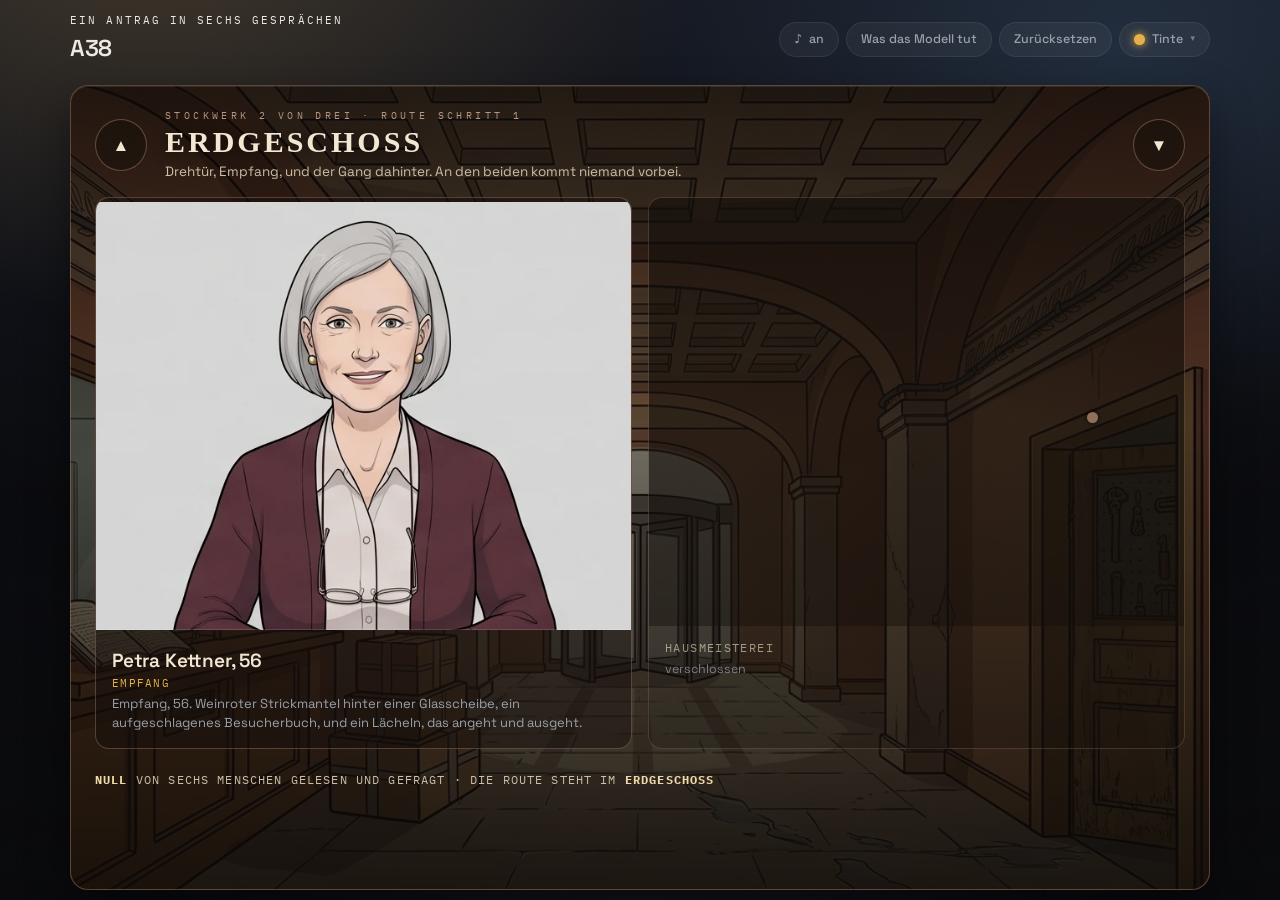
==== commit 59f7d8ab: "Eine Tür nach der anderen Am Anfang steht überall eine geschlossene Tür. Offen ist genau eine — der " ====
--- a/index.html
+++ b/index.html
@@ -456,6 +456,25 @@
 body.imMenue .eyebrow{color:color-mix(in srgb, var(--stock) 50%, #e8dcc6)}
 
 .mkarten{display:grid; grid-template-columns:repeat(auto-fit,minmax(300px,1fr)); gap:16px; margin-top:14px}
+/* ── Türen ───────────────────────────────────────────────────────────
+   Wer noch nicht dran ist, ist eine Tür: ein Blatt, ein Griff, ein
+   Schild. Kein Name, kein Gesicht — das gibt es, wenn sie aufgeht. */
+.tuer{display:flex; flex-direction:column; align-items:stretch; border-radius:var(--r);
+  border:1px solid color-mix(in srgb, var(--stock) 26%, var(--line));
+  background:rgba(23,17,12,.42); overflow:hidden; opacity:.72}
+.tuer .tblatt{position:relative; width:100%; aspect-ratio:5/4; background-size:cover;
+  background-position:center; background-color:rgba(20,15,11,.75)}
+.tuer .griff{position:absolute; right:16%; top:50%; width:11px; height:11px; border-radius:50%;
+  background:color-mix(in srgb, var(--stock) 60%, #d8c9ad); box-shadow:0 0 0 3px rgba(0,0,0,.35)}
+.tuer .tschild{padding:13px 16px 2px; font-family:var(--mono); font-size:11.5px; letter-spacing:.12em;
+  text-transform:uppercase; color:#cdbfa6}
+.tuer .tstatus{padding:2px 16px 14px; font-size:12.5px; color:var(--muted)}
+/* Die Tür, die dran ist, leuchtet — und hört nicht damit auf. */
+@keyframes pocht{0%,100%{box-shadow:0 0 0 1px var(--accent), 0 0 0 rgba(0,0,0,0)}
+  50%{box-shadow:0 0 0 1px var(--accent), 0 0 26px color-mix(in srgb, var(--accent) 55%, transparent)}}
+.mkarte.dran{border-color:var(--accent); animation:pocht 2.4s ease-in-out infinite}
+.mkarte .tschild-auf{font-family:var(--mono); font-size:10.5px; letter-spacing:.12em;
+  text-transform:uppercase; color:var(--accent); margin-top:2px}
 /* Eine Etage: Überschrift über die ganze Breite, darunter ihre Leute. */
 .etage{grid-column:1/-1; margin-top:14px; display:flex; align-items:baseline; gap:12px; flex-wrap:wrap}
 .etage:first-child{margin-top:0}
@@ -567,13 +586,10 @@
 .face:after{content:""; position:absolute; inset:0; background:var(--face-tint,none); mix-blend-mode:var(--face-blend,normal)}
 .who-name{font-size:15px; font-weight:600; letter-spacing:-.01em; line-height:1.2}
 .who-job{font-size:13px; color:var(--muted); margin-top:1px}
-/* In den Lesestufen liegt das Modell unter dem Tisch: keine Balken,
-   keine bit, keine Wahrscheinlichkeiten. Nur die Notizen und er. */
-body[data-stufe="lesen"] #lesebandBox,
+/* In den Lesestufen gibt es auch die zwei Balken nicht und nichts
+   Privates: nur das Gespräch, die Notizen und die Person. */
 body[data-stufe="lesen"] .zahlen,
 body[data-stufe="lesen"] #privatBox{display:none}
-body[data-stufe="lesen"] #ratefeld .cells{display:none}
-body[data-stufe="lesen"] button.pick .rechts{display:none}
 
 /* Der Stufenkopf steht anstelle der Phasenleiste. */
 .stufe-kopf{display:flex; align-items:baseline; gap:12px; flex-wrap:wrap}
@@ -651,7 +667,7 @@
 .falt.auf .falt-kopf .pfeil{transform:rotate(180deg)}
 .falt-koerper{margin-top:9px}
 .lesekopf{display:flex; align-items:baseline; justify-content:space-between; gap:10px}
-.hval{font-family:var(--mono); font-size:19px; font-weight:600; letter-spacing:-.03em; line-height:1;
+.hval{display:none; font-family:var(--mono); font-size:19px; font-weight:600; letter-spacing:-.03em; line-height:1;
   color:var(--accent); text-shadow:var(--glow)}
 .hval span{font-size:10px; font-weight:400; color:var(--muted); letter-spacing:.16em; margin-left:5px; text-shadow:none}
 .dims{display:flex; flex-direction:column; gap:6px; margin-top:9px}
@@ -711,8 +727,6 @@
   transition:border-color .12s, background .12s, color .12s}
 .ratezeile button:hover{border-color:var(--accent); color:var(--ink)}
 /* Waehrend des Festlegens ist die Spalte der aktive Bereich. */
-#lesebandBox.dran{border-color:var(--accent); box-shadow:var(--glow)}
-#lesebandBox.dran #lesebandTitel{color:var(--accent)}
 .ratehinweis{font-family:var(--mono); font-size:9.5px; letter-spacing:.1em;
   text-transform:uppercase; color:var(--muted); margin-bottom:9px; line-height:1.7}
 .ratehinweis b{color:var(--ink)}
@@ -881,14 +895,6 @@
           <div class="meter geduld"><i id="aufBar" style="width:100%"></i></div>
           <div class="zhinweis" id="aufText"></div>
         </div>
-      </section>
-
-      <section class="panel" id="lesebandBox">
-        <div class="lesekopf"><span class="bandwahl" id="bandwahl"></span>
-          <span class="hval" id="hval">–<span>BIT</span></span></div>
-        <div class="dims" id="dims"></div>
-        <div class="row" style="margin-top:11px">
-          <button class="act" id="festJetzt">Festlegen</button></div>
       </section>
 
       <section class="panel">
@@ -1225,15 +1231,19 @@
 const durch = a => gelesen(a) && !!a.antragGefragt;
 const etageVon = pp => pp.etage || 1;
 const leuteAuf = n => PERSONEN.filter(pp => etageVon(pp) === n);
-/* Wie weit dich die Route gebracht hat: die erste Etage, auf der noch
-   jemand nicht durch ist. Betreten darfst du auch die darüber — nur
-   weiß dort niemand, wer du bist. */
+/* Die Route läuft von Person zu Person, nicht von Etage zu Etage.
+   Offen ist genau eine Tür: die erste, die noch nicht durch ist. Alles
+   davor steht offen, alles danach ist zu. */
+const nachRoute = () => PERSONEN.slice().sort((a,b) => (a.route||99) - (b.route||99));
+function dranNr(){
+  for(const pp of nachRoute()) if(!durch(akteVon(pp.id))) return pp.route || 1;
+  return 99;
+}
+const offenFuer = pp => (pp.route || 1) <= dranNr();
+/* Die Etage, in der die offene Tür liegt — dort schlägt das Menü auf. */
 function routeBis(){
-  for(const E of WELT.etagen){
-    const hier = leuteAuf(E.nr);
-    if(hier.length && !hier.every(pp => durch(akteVon(pp.id)))) return E.nr;
-  }
-  return WELT.etagen[WELT.etagen.length-1].nr;
+  const dran = nachRoute().find(pp => !durch(akteVon(pp.id)));
+  return dran ? (dran.etage || 1) : WELT.etagen[WELT.etagen.length-1].nr;
 }
 /* Welches Stockwerk gerade zu sehen ist. */
 let etageJetzt = null;
@@ -1510,44 +1520,11 @@
 
 /* Was hier steht, ist dein Bild von ihm und nicht er. Die wahren Werte
    bekommst du in diesem Spiel nie zu sehen — nur ihn. */
-function zeichneLeseband(){
-  document.getElementById("lesebandBox").hidden = false;
-  const motiv = S.band === "mo";
-  const dims = motiv ? M : T, labels = motiv ? DATA.mlabels : DATA.tlabels;
-  const poles = motiv ? DATA.mpoles : DATA.tpoles, glaube = motiv ? S.moGlaube : S.bfGlaube;
-  const fest = motiv ? A.fest.mo : A.fest.bf;
-  document.getElementById("bandwahl").innerHTML =
-    `<button data-band="bf" class="${motiv?"":"an"}">Wesen</button>
-     <button data-band="mo" class="${motiv?"an":""}">Antriebe</button>`;
-  document.querySelectorAll("#bandwahl button").forEach(b =>
-    b.onclick = () => { S.band = b.dataset.band; zeichneLeseband(); });
-  document.getElementById("hval").innerHTML = nk(H(glaube)) + "<span>BIT</span>";
-  /* Derselbe Zug wie oben in der Übersicht, nur direkt am Balken: wer
-     hier hinsieht, hat gerade den Gedanken, sich festzulegen. */
-  const knopf = document.getElementById("festJetzt");
-  const zahl = (motiv ? A.moVerlauf : A.bfVerlauf).length;
-  knopf.textContent = (fest ? "Neu festlegen: " : "Festlegen: ")
-    + (motiv ? `was ${AN("ihn")} treibt` : `wer ${AN("er")} ist`);
-  knopf.disabled = !!R.aktiv || S.phase === 4 || !!S.ende;
-  knopf.title = zahl ? `Aus ${wort(zahl)} ${zahl===1?"Antwort":"Antworten"}. ${AN("Er")} antwortet dir darauf.`
-                     : `Du hast ${AN("ihn")} noch nichts gefragt — du würdest raten.`;
-  knopf.onclick = () => { if(knopf.disabled) return; rateRunde(motiv ? rateMO : rateBF); };
-  document.getElementById("dims").innerHTML = dims.map((d,i) => {
-    const m = marginal(glaube,i,dims.length), mx = Math.max(...m), ev = erwartung(m);
-    const zellen = m.map((p,j) => `<i class="${j===2?"mid":""}" style="height:${Math.max(6,100*p/mx).toFixed(1)}%"></i>`).join("");
-    /* Worauf du dich festgelegt hast, steht als Strich in der Reihe —
-       damit du siehst, wo du dich gegen dein eigenes Modell entschieden
-       hast. Die Wahrheit steht hier nicht. */
-    const marke = fest ? `<div class="truth"><i style="left:${((fest[i]+2)/4*100).toFixed(1)}%"></i></div>` : "";
-    /* Die Pole stehen verkürzt in der Titelzeile; ausgeschrieben
-       erscheinen sie beim Überfahren. Das spart fünf Zeilen Höhe. */
-    return `<div class="dimrow"><div class="dh"><b>${labels[d]}</b>
-        <span class="pol" title="links: ${esc(poles[d][0])} — rechts: ${esc(poles[d][1])}">→ ${esc(poles[d][1])}</span>
-        <span class="v">${fest ? "du "+vz(fest[i]) : vzk(ev)}</span></div>
-      <div class="cells">${zellen}</div>${marke}</div>`;
-  }).join("");
-}
-
+/* Das Modell hat keine Anzeige mehr. Es rechnet weiter — es
+   entscheidet, was sie antwortet und wie viel eine Frage bringt —, aber
+   man sieht es nicht. Wer wissen will, wer da sitzt, hat das Gespräch,
+   seine Notizen und sein eigenes Urteil. Mehr hat man bei einem
+   Menschen auch sonst nicht. */
 function zeichneNotizen(){
   const el = document.getElementById("notes");
   el.innerHTML = S.fakten.length
@@ -1592,7 +1569,7 @@
   /* Ein Zeitgeber aus einem abgebrochenen Gespräch darf hier nicht
      mehr durchkommen. */
   if(!S || !A || document.body.classList.contains("imMenue")){ waehleSpur(); return; }
-  zeichneAkte(); zeichneTalk(); zeichneKopf(); zeichneLeseband(); zeichneNotizen();
+  zeichneAkte(); zeichneTalk(); zeichneKopf(); zeichneNotizen();
   zeichneBalken(); drehscheibe0(); waehleSpur(); }
 
 /* Wie viele Zeilen das Ratefeld hat, sagt der Achsensatz — fünf für
@@ -1990,17 +1967,16 @@
   const kopf = S.stufe <= 2
     ? `Frage ${S[cfg.gestellt].length+1} · ${wort(rest.length)} ${rest.length===1?"Frage":"Fragen"} übrig · frag so lange du willst`
     : `Frage ${S[cfg.gestellt].length+1} · kostet ${nk(-fragepreis(),1).replace(",0","")} Freundschaft`
-      + (S.fragenHeute >= 5 ? ` · er wird ungeduldig` : ``)
-      + ` · noch ${nk(H(glaube))} bit im Dunkeln`;
+      + (S.fragenHeute >= 5 ? ` · ${AN("er")} wird ungeduldig` : ``);
   const items = biete(cfg.pool, S[cfg.gestellt]).map(f => {
-    const an = anknuepfung(f), g = eig(glaube, f, cfg.dims, cfg.feld);
+    const an = anknuepfung(f);
     return { t: an ? an.text : f.q, tag: kopf,
-      rechts: `${nk(g)} bit` + (an ? ` · <i style="color:var(--accent)">Anschluss</i>` : ``),
+      rechts: an ? `<i style="color:var(--accent)">Anschluss</i>` : ``,
       go(){ stelle(f, an, cfg); } };
   });
   items.push(S.stufe <= 2
     ? { t:`Genug. Ich lege mich fest.`, klasse:"haupt", rechts:``, go(){ rateRunde(cfg.key === "bf" ? rateBF : rateMO); } }
-    : { t: cfg.weiterText, klasse:"weiter", rechts:`0 bit`, go(){ cfg.fertig(); } });
+    : { t: cfg.weiterText, klasse:"weiter", rechts:``, go(){ cfg.fertig(); } });
   /* Gehen darf man immer, auch mitten in einer Lesestufe. Gehört wird
      trotzdem gezählt: die Antworten liegen in der Akte, und beim
      nächsten Besuch stehen sie noch da. Nur gewertet wird nichts,
@@ -2033,10 +2009,7 @@
   if(antwort.nachRegie) sag("regie", antwort.nachRegie);
   if(antwort.nachEr) sag("er", antwort.nachEr, {wie:antwort.wie});
   if(S.stufe > 2)
-  sag("meta", `<b>${gewinn>=0?"+":""}${nk(gewinn)}</b> bit · Freundschaft <b>${vzk(nachStimmung(preis))}</b> · Geduld <b>${vzk(-geduldpreis(),0)}</b>`,
-    {lang: `erwartet hatte die Frage ${nk(erwartet)} bit`
-      + (beste.id !== frage.id ? `, stärker gewesen wäre <s>${esc(beste.q)}</s> mit ${nk(besteEig)} bit`
-                               : `, und das war die stärkste offene Frage`) + `.`});
+  sag("meta", `Freundschaft <b>${vzk(nachStimmung(preis))}</b> · Geduld <b>${vzk(-geduldpreis(),0)}</b>`);
 
   if(S.stufe > 2){ bezPlus(nachStimmung(preis)); geduldPlus(-geduldpreis()); }
   S.fragenHeute++;
@@ -2082,11 +2055,8 @@
   if(!R.aktiv) return;
   const cfg = R.aktiv, glaube = cfg.key === "bf" ? S.bfGlaube : S.moGlaube;
   document.getElementById("ratefeld").innerHTML = cfg.dims.map((d,i) => {
-    const m = marginal(glaube, i, cfg.dims.length), mx = Math.max(...m);
-    const zellen = m.map((p,j) => `<i class="${j===2?"mid":""}" style="height:${Math.max(6,100*p/mx).toFixed(1)}%"></i>`).join("");
     return `<div class="rz" data-i="${i}">
       <div class="rz-name"><b>${cfg.labels[d]}</b><span>${esc(cfg.poles[d][0])} ⟷ ${esc(cfg.poles[d][1])}</span></div>
-      <div class="cells">${zellen}</div>
       <div class="ratezeile">${STUFEN.map(v =>
         `<button data-v="${v}" class="${R.tipps[i]===v?"an":""}">${vz(v)}</button>`).join("")}</div>
     </div>`;
@@ -2184,34 +2154,6 @@
     : punkte >= -10 ? `${AN("Er")} widerspricht dir öfter, als dir lieb ist.`
     : "Er widerspricht fast durchgehend. Ihr redet über zwei verschiedene Menschen.";
 
-  sag("ergebnis", `<section class="panel festlegung">
-    <div class="fkopf">
-      <div><div class="eyebrow">Festgelegt · ${esc(cfg.titel)}</div>
-        <div class="furteil">${urteil}</div></div>
-      <div class="fpunkte ${wirkung>=0?"plus":"minus"}">${vzk(wirkung,1)}<small>Freundschaft</small></div>
-    </div>
-    ${alt ? `<div class="fbilanz" style="margin-bottom:0">${
-      anteil <= 0
-        ? `Du hast seit dem letzten Mal nichts Neues gehört, also zählt es nicht — und ihn kostet es Geduld,
-           dieselbe Vorstellung zweimal anzuhören. Frag ihn etwas, dann lohnt es sich wieder.`
-        : anteil < 1
-          ? `Seit dem letzten Festlegen hast du ${wort(neues)} ${neues===1?"Antwort":"Antworten"} gehört.
-             Für die volle Wertung wären es ${wort(cfg.dims.length)} — deshalb zählt es zu
-             ${Math.round(anteil*100)} Prozent, aus ${vzk(roh,1)} wird ${vzk(wirkung,1)}.`
-          : `Du hast seither genug Neues gehört, das zählt voll.`}</div>` : ``}
-    <div class="fbilanz">${akk(genau)} ${genau===1?"Punkt":"Punkte"} hat er bestätigt${
-      knapp?`, bei ${dat(knapp)} eingeschränkt`:``}${weit?`, bei ${dat(weit)} deutlich widersprochen`:``}.
-      Wie ${AN("er")} wirklich ist, wirst du nie schwarz auf weiß sehen — nur, wie ${AN("er")} darauf reagiert.</div>
-    <table class="ftab">${zeilen.map(z => `
-      <tr class="fzeile ${z.dist===0?"ja":(z.dist===1?"nah":"nein")}">
-        <td class="fname">${z.label}</td>
-        <td class="n">du <b>${vz(z.tipp)}</b> · dein Modell gab dem ${Math.round(z.sicher*100)} %${
-          z.gegenModell ? ` · <i style="color:var(--EFF)">gegen dein Modell</i>` : ``}</td>
-        <td class="n"><span class="treffer ${z.dist===0?"ja":(z.dist===1?"nah":"nein")}">${
-          z.dist===0?"bestätigt":(z.dist===1?"eingeschränkt":"widersprochen")}</span> ${vzk(z.p,1)}</td></tr>
-      <tr class="fdeut"><td colspan="3">Wenn du damit recht hast: ${esc(anrede(z.deutung))}</td></tr>`).join("")}
-    </table>
-  </section>`);
   zeichne();
   /* In den Lesestufen ist das Festlegen das Ende der Stufe; in Stufe
      drei geht es danach weiter wie bisher. */
@@ -2315,14 +2257,9 @@
   }
   const rest = z.fragen.filter(f => !S.zGestellt.includes(f.id));
   if(!rest.length) return drehscheibe();
-  const items = rest.map(f => {
-    const e = erwarteterWert(f.liest, S.bfGlaube, T);
-    const farbe = e > 0.8 ? "var(--SIC)" : (e < -0.8 ? "var(--STA)" : "var(--EFF)");
-    const urteil = e > 0.8 ? "passt zu deinem Bild" : (e < -0.8 ? "gegen dein Bild" : "unklar");
-    return { t:f.t, tag:`Seine Lage · ${esc(z.titel)}`, klasse: e < -0.8 ? "riskant" : "",
-      rechts:`<i style="color:${farbe}" title="Das ist, was dein Modell erwarten lässt — nicht, wie die Person ist. Ob es stimmt, sagt dir nur sie selbst.">${urteil} ${vzk(e)}</i>`,
-      go(){ zustandZug(z, f); } };
-  });
+  const items = rest.map(f => ({
+    t:f.t, tag:`${AN("Seine")} Lage · ${esc(z.titel)}`, rechts:``,
+    go(){ zustandZug(z, f); } }));
   items.push({ t:`Das Thema ruhen lassen.`, klasse:"weiter", rechts:``, go(){ drehscheibe(); } });
   waehle(items);
 }
@@ -2538,11 +2475,6 @@
     <p class="small dim" style="margin-top:8px">Geduld am Ende des Besuchs:
       ${Math.round(S.geduld)} von hundert.${S.geduld < 40 ? " Ein Drittel davon fehlt ihm beim nächsten Mal." : ""}</p>
 
-    ${fragen.length ? `<h2>Deine Fragen</h2>
-    <table class="bil">${fragen.map(f => `<tr class="hi"><td>${esc(f.q)}</td>
-      <td class="n">${f.gewinn>=0?"+":""}${nk(f.gewinn)} bit</td></tr>`).join("")}</table>
-    <p class="small dim" style="margin-top:8px">Zusammen ${nk(bit)} bit in ${wort(fragen.length)}
-    ${fragen.length===1?"Frage":"Fragen"}, und ${nk(-W_FRAGE*fragen.length)} Freundschaft dafür.</p>` : ""}
 
     <p class="small dim" style="margin-top:16px">Wie ${AN("er")} wirklich ist, steht hier nicht und wird hier nie stehen.
     Du hast ${AN("sein")} Verhalten, deine Notizen und dein Modell. Mehr hat man bei einem Menschen auch sonst nicht.</p>
@@ -2593,20 +2525,31 @@
 
   /* Wer hier oben noch nichts von dir weiß, schickt dich weiter. Das
      steht dabei, statt dass die Tür zu wäre. */
-  const dran = E.nr <= routeBis();
+  /* Steht hier keine offene Tür, sagt das Stockwerk, woran es liegt. */
+  const hier = leuteAuf(E.nr);
   const hinw = document.getElementById("stockHinweis");
-  hinw.hidden = dran;
-  if(!dran){
-    const fehlen = WELT.etagen.filter(x => x.nr < E.nr)
-      .flatMap(x => leuteAuf(x.nr)).filter(pp => !durch(akteVon(pp.id))).length;
-    hinw.innerHTML = `Hingehen darfst du. Nur weiß hier oben noch niemand, wer du bist —
-      man wird dich weiterschicken, freundlich und im Kreis.
-      ${akk(fehlen)} ${fehlen === 1 ? "Menschen" : "Menschen"} weiter unten
-      ${fehlen === 1 ? "hast du" : "hast du"} noch nicht zu Ende gelesen.`;
+  const offen = hier.some(pp => offenFuer(pp));
+  hinw.hidden = offen;
+  if(!offen){
+    const naechste = nachRoute().find(pp => !durch(akteVon(pp.id)));
+    const wo = naechste ? (WELT.etagen.find(x => x.nr === (naechste.etage||1))||{}).name : "";
+    hinw.innerHTML = `Hier ist alles zu. Türen gehen in diesem Haus nicht auf, weil man klopft,
+      sondern weil jemand einen schickt — und geschickt wirst du gerade
+      <b>${esc(wo)}</b>. Geh dorthin zurück und mach die Tür fertig, die dort offen steht.`;
   }
 
-  document.getElementById("mkarten").innerHTML = leuteAuf(E.nr).map(pp => {
+  document.getElementById("mkarten").innerHTML = leuteAuf(E.nr)
+    .slice().sort((x,y) => (x.route||99) - (y.route||99)).map(pp => {
     const a = akteVon(pp.id), zu = a.bez < WELT.freundschaft.verbrannt;
+    const T2 = pp.tuer || {};
+    /* Noch nicht dran: man sieht die Tür und das Schild, sonst nichts.
+       Wer dahinter sitzt, erfährt man, wenn sie aufgeht. */
+    if(!offenFuer(pp)) return `<div class="tuer zu">
+      <span class="tblatt" style="background-image:url('${T2.bild || ""}')"><span class="griff"></span></span>
+      <span class="tschild">${esc(T2.schild || "")}</span>
+      <span class="tstatus">verschlossen</span>
+    </div>`;
+    const istDran = !durch(a);
     /* Was auf der Karte steht: beim ersten Mal, wer da sitzt; danach,
        wie weit du bist und was du dort erreicht hast. */
     const L = WELT.level[Math.min(2, (a.stufe || 1) - 1)];
@@ -2620,9 +2563,10 @@
              : ` · ${beide} Punkte`)
           + (gelesen(a) && !a.antragGefragt
              ? ` · <i style="color:var(--accent)">noch nicht nach dem Antrag gefragt</i>` : ``);
-    return `<button class="mkarte" data-person="${pp.id}"${zu?" disabled":""}>
+    return `<button class="mkarte${istDran?" dran":""}" data-person="${pp.id}"${zu?" disabled":""}>
       <span class="mbild" style="background-image:url('${pp.menubild || ""}')"></span>
       <span class="mtext"><b>${esc(pp.hero.name)}, ${pp.hero.age}</b>
+        <span class="tschild-auf">${esc(T2.schild || "")}</span>
         <span>${unten}</span></span>
     </button>`; }).join("");
   document.querySelectorAll("[data-person]").forEach(b =>
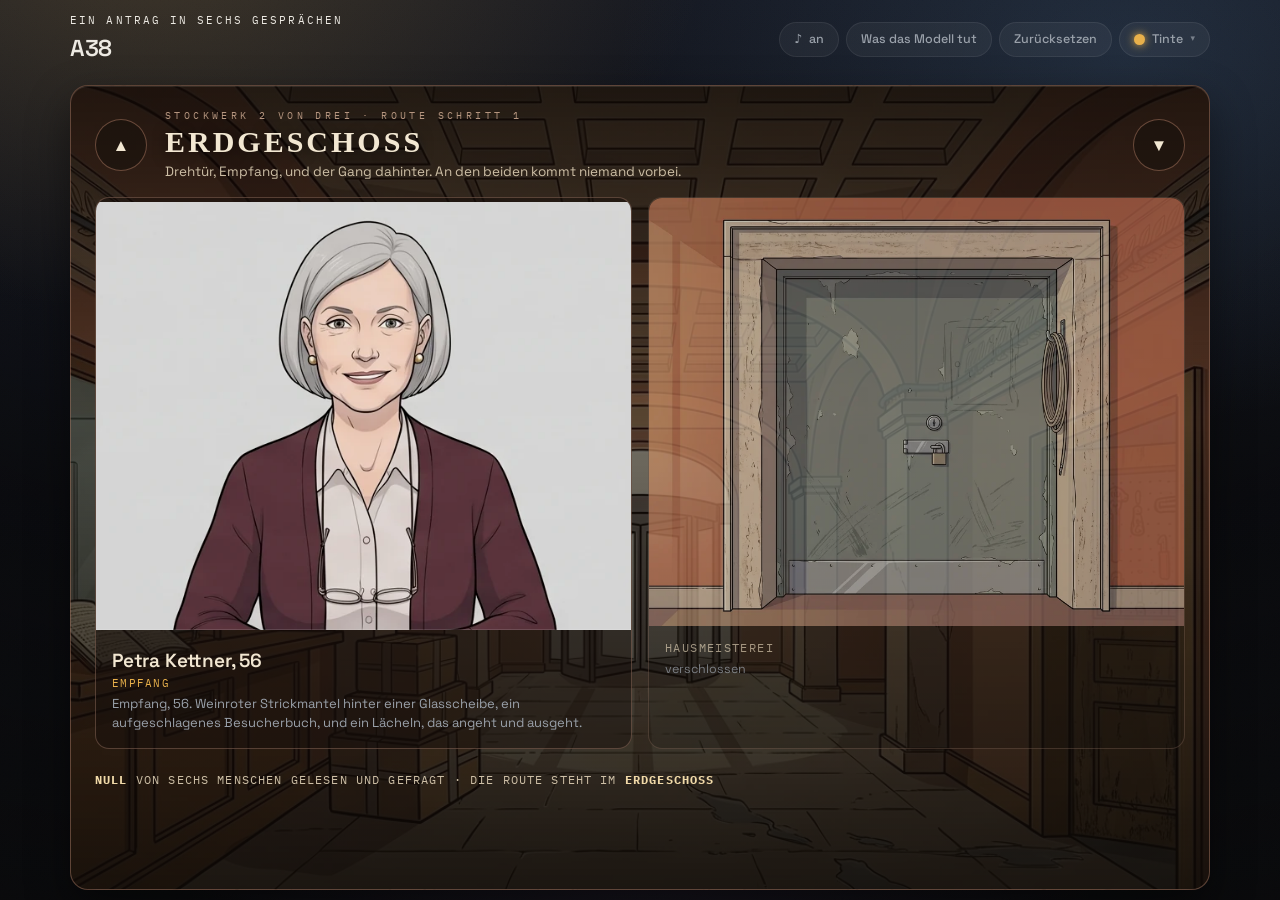
==== commit 0836425c: "Die erste Frage ist immer dieselbe — und die sechs Türen stehen Man kommt herein, sagt, warum man da" ====
--- a/index.html
+++ b/index.html
@@ -463,9 +463,7 @@
   border:1px solid color-mix(in srgb, var(--stock) 26%, var(--line));
   background:rgba(23,17,12,.42); overflow:hidden; opacity:.72}
 .tuer .tblatt{position:relative; width:100%; aspect-ratio:5/4; background-size:cover;
-  background-position:center; background-color:rgba(20,15,11,.75)}
-.tuer .griff{position:absolute; right:16%; top:50%; width:11px; height:11px; border-radius:50%;
-  background:color-mix(in srgb, var(--stock) 60%, #d8c9ad); box-shadow:0 0 0 3px rgba(0,0,0,.35)}
+  background-position:center 42%; background-color:rgba(20,15,11,.75)}
 .tuer .tschild{padding:13px 16px 2px; font-family:var(--mono); font-size:11.5px; letter-spacing:.12em;
   text-transform:uppercase; color:#cdbfa6}
 .tuer .tstatus{padding:2px 16px 14px; font-size:12.5px; color:var(--muted)}
@@ -691,6 +689,9 @@
   border-radius:9px; padding:6px 10px; line-height:1.4}
 .notes li.offen{color:var(--muted); font-style:italic; background:transparent; border-style:dashed}
 .notes li.neu{animation:rise .4s cubic-bezier(.2,.8,.3,1) both}
+/* Was beim letzten Versuch gesessen hat: steht oben und ist erledigt. */
+.notes li.sicher{color:var(--SIC); border-left:2px solid var(--SIC); padding-left:9px}
+.notes li.sicher b{color:var(--SIC)}
 .notes-leer{font-size:12.5px; color:var(--muted); font-style:italic}
 
 /* ── Balken ── */
@@ -1200,6 +1201,7 @@
            bfGestellt:[], moGestellt:[], privGestellt:[], zGesehen:[],
            fakten:[], spuren:[], gesagt:[], gefunden:[], bedarf:[],
            geduldWeg:0, fest:{}, letzter:null, einstiegGesehen:[], antragGefragt:false,
+           antragErst:false, treffer:{},
            stufe:1, punkte:{}, sterne:null };
 }
 /* Ältere Stände bekommen fehlende Felder nachgereicht, statt dass das
@@ -1527,9 +1529,15 @@
    Menschen auch sonst nicht. */
 function zeichneNotizen(){
   const el = document.getElementById("notes");
-  el.innerHTML = S.fakten.length
+  /* Ganz oben steht, was schon feststeht: Achsen, die beim letzten
+     Versuch bestätigt wurden. Darauf muss man nicht noch einmal raten. */
+  const sicher = [].concat((A.treffer || {}).bf || [], (A.treffer || {}).mo || [])
+    .filter(x => !gelesen(A) || S.stufe <= 2);
+  const kopf = sicher.map(x =>
+    `<li class="sicher">${esc(anrede(x.label))} <b>${vz(x.v)}</b> — steht schon</li>`).join("");
+  el.innerHTML = kopf + (S.fakten.length
     ? S.fakten.map((f,i) => `<li class="${i===S.fakten.length-1?"neu":""}">${esc(f)}</li>`).join("")
-    : `<li class="notes-leer">Noch nichts, was der Rede wert wäre.</li>`;
+    : (kopf ? `` : `<li class="notes-leer">Noch nichts, was der Rede wert wäre.</li>`));
   document.getElementById("notizZahl").textContent = S.fakten.length;
 
   const pb = document.getElementById("privatBox");
@@ -1854,17 +1862,18 @@
 
    Sind alle einer Etage gelesen und gefragt, hängt die Person noch
    einen Satz an: wo man als Nächstes hinsoll. */
-function antragFragen(){
+function antragFragen(danach){
+  const weiter = danach || weiterNachAntrag;
   const A2 = DATA.antrag;
-  if(!A2) return drehscheibe();
-  const offen = gelesen(A) && S.stufe > 2;
+  if(!A2) return weiter();
+  const offen = gelesen(A);
   sag("du", A2.frage, {wie:A2.wie});
   if(!offen){
     erSagt(A2.zu);
-    sag("meta", `${AN("Er")} kennt dich zu wenig`,
-      {warn:true, lang:`Auf diese Frage antwortet niemand ehrlich, der einen nicht kennt. Lies ${AN("ihn")} erst zu Ende — beide Stufen.`});
+    sag("meta", `So kommst du nicht weiter`,
+      {warn:true, lang:`Auf diese Frage antwortet niemand ehrlich, der einen nicht kennt. Finde heraus, wer ${AN("er")} ist — beide Stufen —, und frag dann noch einmal.`});
     zeichne();
-    return setTimeout(() => weiterNachAntrag(), 60);
+    return setTimeout(weiter, 60);
   }
   erSagt(A2.offen); merke(A2.offen);
   const vorher = A.antragGefragt;
@@ -1880,7 +1889,7 @@
                     : `Alle auf dieser Etage sind gelesen und gefragt. Hingehen durftest du überall — jetzt weiß man dort auch, wer du bist.`});
   }
   zeichne();
-  setTimeout(() => weiterNachAntrag(), 60);
+  setTimeout(weiter, 60);
 }
 /* Nach der Frage geht es dorthin zurück, wo man hergekommen ist. */
 function weiterNachAntrag(){
@@ -1959,6 +1968,15 @@
 }
 
 function leseRunde(cfg){
+  /* Die erste Frage ist immer dieselbe, und die Antwort darauf ist
+     immer nein. Erst danach gehen die anderen auf — und dann weiß man
+     auch, wozu man sie stellt. */
+  if(!A.antragErst && !gelesen(A) && DATA.antrag){
+    zeichne();
+    return waehle([{ t:DATA.antrag.frage, tag:`Deswegen bist du hier`,
+      rechts:`die Frage, mit der jeder Besuch anfängt`,
+      go(){ A.antragErst = true; akteSichern(); antragFragen(() => leseRunde(cfg)); } }]);
+  }
   const rest = cfg.pool.filter(p => !S[cfg.gestellt].includes(p.id));
   if(!rest.length) return cfg.fertig();
   const glaube = S[cfg.glaube];
@@ -1981,8 +1999,9 @@
      trotzdem gezählt: die Antworten liegen in der Akte, und beim
      nächsten Besuch stehen sie noch da. Nur gewertet wird nichts,
      solange du dich nicht festgelegt hast. */
-  if(S.stufe <= 2 && DATA.antrag) items.push({ t:DATA.antrag.frage, rechts:`der Antrag, wegen dem du hier bist`,
-    go(){ antragFragen(); } });
+  if(S.stufe <= 2 && DATA.antrag && gelesen(A) && !A.antragGefragt)
+    items.push({ t:DATA.antrag.frage, klasse:"haupt", rechts:`jetzt kennt ${AN("sie")} dich`,
+      go(){ antragFragen(); } });
   if(S.stufe <= 2) items.push({ t:`Für heute reicht es. Du verabschiedest dich.`, klasse:"weiter",
     rechts:`ohne dich festzulegen · was du gehört hast, bleibt`,
     go(){ abschied(); } });
@@ -2040,7 +2059,11 @@
 const W_GEDULD_WIEDERHOLT = 8;
 
 function rateRunde(cfg){
-  R.aktiv = cfg; R.tipps = cfg.dims.map(() => null);
+  R.aktiv = cfg;
+  /* Was beim letzten Versuch bestätigt wurde, steht schon drin — man
+     bestätigt es noch einmal oder ändert es, aber man rät es nicht neu. */
+  const sicher = (A.treffer || {})[cfg.key] || [];
+  R.tipps = cfg.dims.map(d => { const f = sicher.find(x => x.d === d); return f ? f.v : null; });
   sag("regie", cfg.aufforderung, {bruch:true});
   zeichne();
   /* Der Verlauf tritt zur Seite, das Ratefeld nimmt seinen Platz ein.
@@ -2353,6 +2376,11 @@
 function stufenEnde(L, zeilen){
   const punkte = stufenPunkte(zeilen, L);
   A.punkte[L.key] = punkte;
+  /* Was gesessen hat, bleibt stehen. Wer die Stufe wiederholt, muss
+     nicht dieselben fünf noch einmal raten, sondern die, die
+     danebenlagen. */
+  A.treffer = A.treffer || {};
+  A.treffer[L.key] = zeilen.filter(z => z.dist === 0).map(z => ({d:z.d, v:z.tipp, label:z.label}));
   A.stufe = punkte >= L.bestehen ? Math.min(3, A.stufe + 1) : A.stufe;
   const beide = (A.punkte.bf || 0) + (A.punkte.mo || 0);
   const fertig = A.punkte.bf != null && A.punkte.mo != null;
@@ -2396,6 +2424,13 @@
         : `Du kannst die Stufe noch einmal spielen. Er fängt dann von vorn an, und du weißt mehr als beim ersten Mal.`}</p>
   </section>`);
   zeichne();
+  /* Wer beide Schätzungen hinter sich hat, muss für die eine Frage,
+     wegen der er hier ist, nicht erst wieder hinausgehen. */
+  if(fertig && DATA.antrag && !A.antragGefragt)
+    return knopf(DATA.antrag.frage, () => {
+      S.ende = null; S.phase = 3;
+      antragFragen(() => { S.ende = "stufe"; besuchEnde(); });
+    });
   knopf("Zurück ins Menü", () => zeigeMenue());
 }
 
@@ -2434,7 +2469,7 @@
   const festTab = S.rateLog.length ? S.rateLog.map(r => `<h2>Worauf du dich festgelegt hast · ${esc(r.titel)}</h2>
     <table class="bil">${r.zeilen.map(z => `<tr class="${z.dist===0?"hi":""}">
       <td>${z.label}</td>
-      <td class="n">du ${vz(z.tipp)} · dein Modell ${Math.round(z.sicher*100)} %</td>
+      <td class="n">du ${vz(z.tipp)}</td>
       <td class="n"><span class="treffer ${z.dist===0?"ja":(z.dist===1?"nah":"nein")}">${
         z.dist===0?"bestätigt":(z.dist===1?"eingeschränkt":"widersprochen")}</span> ${vzk(z.p,1)}</td></tr>`).join("")}
     </table>
@@ -2477,7 +2512,7 @@
 
 
     <p class="small dim" style="margin-top:16px">Wie ${AN("er")} wirklich ist, steht hier nicht und wird hier nie stehen.
-    Du hast ${AN("sein")} Verhalten, deine Notizen und dein Modell. Mehr hat man bei einem Menschen auch sonst nicht.</p>
+    Du hast ${AN("sein")} Verhalten, deine Notizen und dein eigenes Urteil. Mehr hat man bei einem Menschen auch sonst nicht.</p>
   </section>`;
 }
 
@@ -2545,7 +2580,7 @@
     /* Noch nicht dran: man sieht die Tür und das Schild, sonst nichts.
        Wer dahinter sitzt, erfährt man, wenn sie aufgeht. */
     if(!offenFuer(pp)) return `<div class="tuer zu">
-      <span class="tblatt" style="background-image:url('${T2.bild || ""}')"><span class="griff"></span></span>
+      <span class="tblatt" style="background-image:url('${T2.bild || ""}')"></span>
       <span class="tschild">${esc(T2.schild || "")}</span>
       <span class="tstatus">verschlossen</span>
     </div>`;
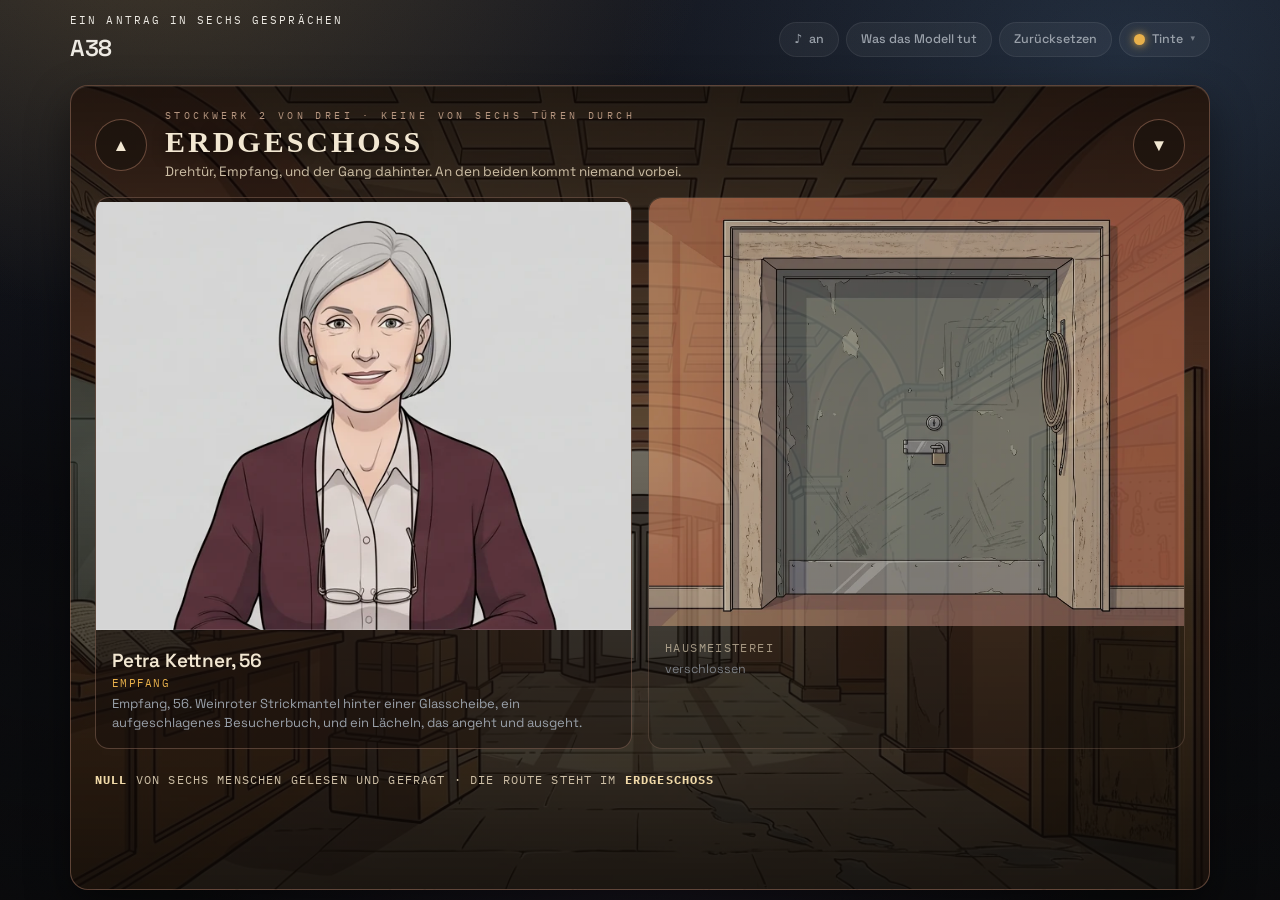
==== commit a96c5352: "Nachgelesen, und das Haus stimmt wieder Das Ende eines Besuchs las immer gleich: "Du bist gegangen, " ====
--- a/index.html
+++ b/index.html
@@ -758,6 +758,29 @@
 .treffer.ja{color:var(--SIC); border-color:var(--SIC)}
 .treffer.nah{color:var(--EFF); border-color:var(--EFF)}
 .treffer.nein{color:var(--STA); border-color:var(--STA)}
+/* Chips: die vier Zahlen eines Besuchs in einer Zeile, statt in einem
+   Satz versteckt. */
+.chips{display:flex; flex-wrap:wrap; gap:7px; margin:14px 0 12px}
+.chip{font-size:11.5px; color:var(--muted); border:1px solid var(--line);
+  border-radius:999px; padding:4px 11px; white-space:nowrap}
+.chip b{color:var(--ink); font-weight:600}
+.chip i{font-family:var(--mono); font-size:10.5px; font-style:normal; margin-left:5px; color:var(--muted)}
+.chip i.auf{color:var(--SIC)} .chip i.ab{color:var(--STA)}
+/* Faecher: zu, bis jemand nachsehen will. Die Zahl rechts sagt vorher,
+   ob sich das Aufklappen lohnt. */
+.fach{border-top:1px solid var(--line-soft); margin-top:2px}
+.fach summary{display:flex; align-items:center; gap:9px; cursor:pointer; list-style:none;
+  padding:11px 2px; font-family:var(--mono); font-size:10px; letter-spacing:.14em;
+  text-transform:uppercase; color:var(--muted)}
+.fach summary::-webkit-details-marker{display:none}
+.fach summary span{flex:1 1 auto}
+.fach summary b{color:var(--accent-2); font-weight:600; font-size:11px; letter-spacing:0}
+.fach summary::after{content:"▾"; font-size:10px; transition:transform .2s}
+.fach[open] summary::after{transform:rotate(180deg)}
+.fach summary:hover{color:var(--ink)}
+.fach > :last-child{margin-bottom:14px}
+.fach h2.nurdrin{display:none}
+.verdict h2{margin-top:18px}
 table.bil{width:100%; border-collapse:collapse; font-size:13px; margin-top:4px}
 table.bil td{padding:6px 8px 6px 0; border-bottom:1px solid var(--line-soft); vertical-align:top; color:var(--muted)}
 table.bil td.n{font-family:var(--mono); font-size:11.5px; text-align:right; white-space:nowrap}
@@ -924,30 +947,34 @@
     <p><b>Zwei Waagen für das, was er will.</b> Früher waren es fünf Motive; das war genauer und unlesbar. Jetzt
     gibt es zwei Fragen mit je zwei Seiten: selbst bestimmen oder sicher sein, dazugehören oder gesehen werden.
     Das sind 25 mögliche Menschen statt 3125, dieselbe Rechnung, und man kann den Balken ansehen und weiß Bescheid.</p>
-    <p><b>Entropie</b> misst, wie unentschieden dein Bild ist: 11,61 bit bei völliger Ratlosigkeit über die
-    Merkmale, 4,64 über die zwei Waagen, 0 bei Gewissheit. Über jeder Frage steht, wie viel sie verspricht.</p>
+    <p><b>Und warum siehst du nichts davon?</b> Weil es beim Zuhören auch nichts hilft. Die Rechnung läuft bei
+    jeder Antwort mit — sie entscheidet, was gesagt wird und was ein Zug bringt —, aber sie steht nirgends: keine
+    Balken, keine Prozente, keine bit über den Fragen. Du hast das Gespräch, deine Notizen und dein eigenes
+    Urteil. Mehr hat man bei einem Menschen auch sonst nicht.</p>
     <p><b>Die Person steht fest.</b> Sie wird nicht aus dem Prior gezogen. Das Rollenklischee, mit dem du startest,
-    ist deshalb genau das: ein Klischee, und bei ihm ist es überwiegend falsch. Seine wahren Werte bekommst du
-    in diesem Spiel nie zu sehen — nur ihn.</p>
+    ist deshalb genau das: ein Klischee, und bei allen sechs ist es überwiegend falsch. Die wahren Werte bekommst
+    du in diesem Spiel nie zu sehen — nur den Menschen.</p>
     <p><b>Zwei Balken.</b> Die <i>Geduld</i> gilt für diesen Nachmittag: sie fällt bei jeder Frage, und zwar
-    zunehmend, und sie steigt wieder, wenn ein Gespräch trifft. Bei null steht er auf. Die <i>Freundschaft</i>
-    bleibt über die Besuche: sie wächst, wenn du ihn richtig liest, und fällt, wenn du danebengreifst.</p>
+    zunehmend, und sie steigt wieder, wenn ein Gespräch trifft. Bei null steht dein Gegenüber auf. Die <i>Freundschaft</i>
+    bleibt über die Besuche: sie wächst, wenn du richtig liest, und fällt, wenn du danebengreifst.</p>
     <p><b>Du brauchst den Antrag A38.</b> Ausstellen darf ihn in diesem Haus genau eine Person: R. Melzer,
-    Zimmer 1.14 — und Melzer ist seit dem Frühjahr weg. Fragen darfst du jeden sofort, und hingehen darfst du
-    überall; verschlossen ist keine Etage. Nur bekommst du von einem Fremden eine Antwort, die höflich ist,
-    vollständig und leer. Wer dich kennt, sagt dieselbe Sache noch einmal, und dann stimmt sie. Wer eine
-    Etage durch hat, wird eine Etage weitergeschickt. Am Ende kann dir niemand helfen — und du bekommst den
-    A38 trotzdem, weil sechs Leute deinen Namen gesagt haben.</p>
+    Zimmer 1.14 — und Melzer ist seit dem Frühjahr weg. Danach fragst du bei jedem, der noch da ist, und jeder
+    sagt dasselbe: tut mir leid, da kann ich Ihnen nicht weiterhelfen. Das ist keine Bosheit, das ist wahr.</p>
+    <p><b>Es geht trotzdem weiter — über Menschen.</b> Im Treppenhaus steht immer genau eine Tür offen. Wer
+    dahinter sitzt, kann dir den Antrag nicht geben, aber wenn du dich zu Ende mit ihm beschäftigt hast, gibt er
+    deinen Namen weiter, und die nächste Tür geht auf. Sechs Türen, sechs Weitergaben. Bei der letzten kann dir
+    auch niemand mehr helfen — und du bekommst den A38 trotzdem, weil fünf Leute vorher deinen Namen gesagt
+    haben.</p>
     <p><b>Wie du fragst, zählt mehr als was.</b> Jeder Zug unterstellt dem Gegenüber eine Persönlichkeit. Trifft
-    die Unterstellung, geht er darauf ein; trifft sie nicht, merkt er es sofort. Was in diesem Spiel gewichtet
+    die Unterstellung, geht dein Gegenüber darauf ein; trifft sie nicht, merkt es das sofort. Was in diesem Spiel gewichtet
     wird, ist die Autonomieunterstützung — rund dreimal so stark wie die Motivpassung. <span id="belegA"></span></p>
     <p><span id="belegC"></span></p>
     <p><span id="belegAsym"></span></p>
     <p><b>Wo es dünn bleibt.</b> <span id="belegItems"></span></p>
     <p><b>Und das Gesicht?</b> Es trägt null bit. Persönlichkeitsurteile aus Standbildern erreichen bestenfalls kleine
     und über Studien hinweg widersprüchliche Trefferquoten (Jaeger, Sleegers, Stern, Penke &amp; Jones,
-    <i>European Journal of Personality</i>, 2024). Die Stimmung im Rahmen ist keine Diagnose — sie zeigt nur, wie er
-    gerade reagiert.</p>
+    <i>European Journal of Personality</i>, 2024). Die Stimmung im Rahmen ist keine Diagnose — sie zeigt nur, wie
+    gerade reagiert wird.</p>
     <div class="keys" id="keys"></div>
   </div>
 </div>
@@ -1034,7 +1061,7 @@
   menue:     "musik/menu.mp3",       // Menü und Erklärfenster
   ingame:    "musik/ingame.mp3",     // das laufende Gespräch
   gewonnen:  "musik/won.mp3",        // der Besuch ist gut ausgegangen
-  verloren:  "musik/verloren.mp3"    // kein Abschluss oder rausgeworfen
+  verloren:  "musik/verloren.mp3"    // schlecht ausgegangen oder hinausgeworfen
 };
 const LAUTSTAERKE = 0.35;
 const spuren = {};
@@ -1082,7 +1109,7 @@
   if(document.body.classList.contains("imMenue")) return setzeMusik("menue");
   if(!S) return;
   if(!document.getElementById("info").hidden) return setzeMusik("menue");
-  if(S.phase >= 5) return setzeMusik(S.bez >= S.bezStart ? "gewonnen" : "verloren");
+  if(S.phase >= 5) return setzeMusik(S.geschafft || S.bez >= S.bezStart ? "gewonnen" : "verloren");
   setzeMusik("ingame");
 }
 
@@ -1271,7 +1298,8 @@
     privGestellt:A.privGestellt.slice(), privLog:[],
     zustand:null, zGestellt:[], zLog:[], zAn:false, bedarf:[],
     rateLog:[],
-    raus:false, ende:null, faktenStart:A.fakten.length, fragenHeute:0
+    raus:false, ende:null, geschafft:null, antragAbgeblitzt:false,
+    faktenStart:A.fakten.length, fragenHeute:0
   };
   S.bfPrior = startPrior(T, DATA.rollenprior, DATA.zglocke);
   S.moPrior = startPrior(M, null, DATA.mglocke);
@@ -1697,6 +1725,12 @@
 function uebergang1(){
   const u = DATA.uebergang1;
   sag("regie", u.duFest, {bruch:true}); erSagt(u);
+  /* Hier ist die Frage gestellt — jede Ankunft besteht daraus. Was
+     danach kommt, ist Nachsetzen, und dafür gibt es die Absage. */
+  A.antragErst = true; akteSichern();
+  S.hinweisGezeigt = true;
+  sag("meta", `So kommst du nicht weiter`,
+    {warn:true, lang:`Auf diese Frage antwortet niemand ehrlich, der einen nicht kennt. Finde heraus, wer ${AN("er")} ist — beide Stufen —, und frag dann noch einmal.`});
   weiterNachAnkunft();
 }
 
@@ -1787,10 +1821,12 @@
   { ziel:"#talk", titel:"Das Gespräch",
     text:`Hier steht, was gesagt wird. <b>${AN("Seine")} Sätze stehen in Anführungszeichen</b>, deine darüber,
       und was kursiv dasteht, tut ${AN("er")}, während ${AN("er")} redet — eine Hand, ein Blick, eine Pause.
-      Der neueste Wortwechsel steht groß, alles davor klein.` },
+      Es steht immer nur der neueste Wortwechsel da — mit <b>▲</b> und <b>▼</b> blätterst du durch das,
+      was vorher war.` },
   { ziel:"#choices", titel:"Deine Züge",
     text:"Unten stehen deine Möglichkeiten, und die Zifferntasten wählen sie auch. "
-       + "Es gibt keine falsche Wahl — nur Folgen. Rechts steht jeweils, was ein Zug bringt oder kostet." },
+       + "Es gibt keine falsche Wahl — nur Folgen. Rechts steht es dazu, wenn ein Zug an etwas anknüpft "
+       + "oder etwas kostet; in den ersten beiden Stufen kostet nichts." },
   { ziel:".panel.person", titel:"Das Gesicht",
     text:`${AN("Seine")} Stimmung, und nur das. Sie sagt dir, <b>wie ${AN("er")} gerade reagiert</b> — nicht,
       wie ${AN("er")} ist. Das Bild trägt keine Information über den Charakter, mit Absicht.` },
@@ -1869,24 +1905,32 @@
   const offen = gelesen(A);
   sag("du", A2.frage, {wie:A2.wie});
   if(!offen){
+    S.antragAbgeblitzt = true;
     erSagt(A2.zu);
-    sag("meta", `So kommst du nicht weiter`,
-      {warn:true, lang:`Auf diese Frage antwortet niemand ehrlich, der einen nicht kennt. Finde heraus, wer ${AN("er")} ist — beide Stufen —, und frag dann noch einmal.`});
+    /* Der Hinweis steht einmal pro Besuch. Zweimal derselbe Kasten
+       liest sich wie ein Fehler. */
+    if(!S.hinweisGezeigt){
+      S.hinweisGezeigt = true;
+      sag("meta", `So kommst du nicht weiter`,
+        {warn:true, lang:`Auf diese Frage antwortet niemand ehrlich, der einen nicht kennt. Finde heraus, wer ${AN("er")} ist — beide Stufen —, und frag dann noch einmal.`});
+    }
     zeichne();
     return setTimeout(weiter, 60);
   }
   erSagt(A2.offen); merke(A2.offen);
   const vorher = A.antragGefragt;
   A.antragGefragt = true; akteSichern();
-  /* Macht diese Frage die Etage voll? Dann sagt sie noch etwas dazu. */
-  const E = WELT.etagen.find(e => e.nr === (DATA.etage || 1));
-  const fertig = leuteAuf(DATA.etage || 1).every(pp => durch(akteVon(pp.id)));
-  if(!vorher && fertig && E && E.weiter){
-    if(E.weiterRegie) sag("regie", E.weiterRegie);
-    sag("er", E.weiter, {wie:E.weiterWie});
-    sag("meta", E.ende ? `<b>${esc(WELT.a38.titel)}</b>` : `Die Route geht weiter`,
-      {lang: E.ende ? esc(WELT.a38.text)
-                    : `Alle auf dieser Etage sind gelesen und gefragt. Hingehen durftest du überall — jetzt weiß man dort auch, wer du bist.`});
+  /* Ihre Antwort ist die Weitergabe. Das ist der ganze Fortschritt im
+     Spiel: nicht ein Schlüssel, sondern ein Mensch, der einen Namen
+     nennt. Bei der letzten Tür gibt es niemanden mehr — dort endet es. */
+  if(!vorher){
+    const naechste = nachRoute().find(pp => !durch(akteVon(pp.id)));
+    S.geschafft = A2.offen.ende ? "ende"
+      : ((naechste && (naechste.tuer||{}).schild) || "Die nächste Tür");
+    sag("meta", A2.offen.ende ? `<b>${esc(WELT.a38.titel)}</b>`
+        : `${esc((naechste && (naechste.tuer||{}).schild) || "Die nächste Tür")} steht offen`,
+      {lang: A2.offen.ende ? esc(WELT.a38.text)
+        : `Im Treppenhaus ist eine Tür mehr auf. Türen gehen hier nicht auf, weil man klopft.`});
   }
   zeichne();
   setTimeout(weiter, 60);
@@ -1937,9 +1981,9 @@
       rechts:`privat · kostet am meisten Geduld`,
       go(){ S.phase = 3; zeichne(); privatRunde(); } });
 
-  if(DATA.antrag && !A.antragGefragt)
+  if(DATA.antrag && !A.antragGefragt && !S.antragAbgeblitzt)
     items.push({ t:DATA.antrag.frage, tag:kopf, klasse:"haupt",
-      rechts:`der Antrag, wegen dem du hier bist`, go(){ antragFragen(); } });
+      rechts:`deswegen bist du hier`, go(){ antragFragen(); } });
 
   items.push({ t:`Dich verabschieden`, tag:kopf, klasse:"weiter",
     rechts:`Besuch beenden, solange es gut ist`, go(){ abschied(); } });
@@ -1968,15 +2012,6 @@
 }
 
 function leseRunde(cfg){
-  /* Die erste Frage ist immer dieselbe, und die Antwort darauf ist
-     immer nein. Erst danach gehen die anderen auf — und dann weiß man
-     auch, wozu man sie stellt. */
-  if(!A.antragErst && !gelesen(A) && DATA.antrag){
-    zeichne();
-    return waehle([{ t:DATA.antrag.frage, tag:`Deswegen bist du hier`,
-      rechts:`die Frage, mit der jeder Besuch anfängt`,
-      go(){ A.antragErst = true; akteSichern(); antragFragen(() => leseRunde(cfg)); } }]);
-  }
   const rest = cfg.pool.filter(p => !S[cfg.gestellt].includes(p.id));
   if(!rest.length) return cfg.fertig();
   const glaube = S[cfg.glaube];
@@ -1999,8 +2034,10 @@
      trotzdem gezählt: die Antworten liegen in der Akte, und beim
      nächsten Besuch stehen sie noch da. Nur gewertet wird nichts,
      solange du dich nicht festgelegt hast. */
-  if(S.stufe <= 2 && DATA.antrag && gelesen(A) && !A.antragGefragt)
-    items.push({ t:DATA.antrag.frage, klasse:"haupt", rechts:`jetzt kennt ${AN("sie")} dich`,
+  /* Nachsetzen darf man — einmal. Beim zweiten Mal an einem Nachmittag
+     wäre es keine Frage mehr, sondern Drängeln. */
+  if(DATA.antrag && !A.antragGefragt && !S.antragAbgeblitzt)
+    items.push({ t:DATA.antrag.frage, klasse:"haupt", rechts:`noch einmal nachfragen`,
       go(){ antragFragen(); } });
   if(S.stufe <= 2) items.push({ t:`Für heute reicht es. Du verabschiedest dich.`, klasse:"weiter",
     rechts:`ohne dich festzulegen · was du gehört hast, bleibt`,
@@ -2307,7 +2344,7 @@
   sag("meta", `${trifft ? AN("er")+" geht darauf ein" : "du greifst daneben"} · Freundschaft <b>${vzk(wirkung)}</b> auf ${Math.round(S.bez)}`,
     {warn: !trifft,
      lang: neu ? `Du weißt jetzt, was ${AN("er")} deswegen braucht: ${esc(z.bedarf.was)}. Wer das kennt, redet anders mit ${AN("ihm")}.`
-                : (trifft ? `` : `Dein Zug hat eine Persönlichkeit unterstellt, die er nicht hat. Das merkt er sofort.`)});
+                : (trifft ? `` : `Dein Zug hat eine Persönlichkeit unterstellt, die ${AN("er")} nicht hat. Das merkt ${AN("er")} sofort.`)});
   zeichne();
   setTimeout(() => zustandRunde(), 60);
 }
@@ -2406,7 +2443,7 @@
     </div>
 
     ${fertig ? `<div style="margin:16px 0 6px">${sterneBild(st.n)}</div>
-      <p class="small" style="margin-bottom:14px">${esc(st.t)}</p>` : ``}
+      <p class="small" style="margin-bottom:14px">${esc(anrede(st.t))}</p>` : ``}
 
     <table class="bil">${zeilen.map(z => `<tr class="${z.dist===0?"hi":""}">
       <td>${z.label}</td>
@@ -2418,10 +2455,10 @@
 
     <p class="small dim" style="margin-top:12px">${
       geschafft
-        ? (L.nr === 1 ? `Stufe zwei ist offen: was er braucht.`
-           : `Du hast ${AN("ihn")} gelesen. Ab jetzt kannst du einfach vorbeikommen — und wenn alle auf
-             dieser Etage gelesen und gefragt sind, schickt dich die Letzte eine Etage weiter.`)
-        : `Du kannst die Stufe noch einmal spielen. Er fängt dann von vorn an, und du weißt mehr als beim ersten Mal.`}</p>
+        ? (L.nr === 1 ? `Stufe zwei ist offen: was ${AN("er")} braucht.`
+           : `Du hast ${AN("ihn")} gelesen. Ab jetzt kannst du einfach vorbeikommen — und jetzt lohnt sich
+             die Frage, wegen der du hier bist.`)
+        : `Du kannst die Stufe noch einmal spielen. ${AN("Er")} fängt dann von vorn an, und du weißt mehr als beim ersten Mal.`}</p>
   </section>`);
   zeichne();
   /* Wer beide Schätzungen hinter sich hat, muss für die eine Frage,
@@ -2462,21 +2499,31 @@
   const fragen = S.bfLog.concat(S.moLog);
   const bit = fragen.reduce((a,f) => a + f.gewinn, 0);
 
+  /* Drei Ausgänge, und nur einer zählt für den Antrag: sie gibt dich
+     weiter. Wer das geschafft hat, liest hier nicht, er sei gegangen,
+     bevor es kippte — das wäre wahr und trotzdem daneben. */
   const titel = S.ende === "raus" ? `${AN("Er")} hat dich hinausgeworfen.`
+    : S.geschafft === "ende" ? esc(WELT.a38.titel)
+    : S.geschafft ? `${AN("Sie")} gibt dich weiter.`
     : "Du bist gegangen, bevor es kippte.";
-  const farbe = dz > 4 ? "var(--SIC)" : (dz < -4 ? "var(--STA)" : "var(--EFF)");
-
-  const festTab = S.rateLog.length ? S.rateLog.map(r => `<h2>Worauf du dich festgelegt hast · ${esc(r.titel)}</h2>
+  const farbe = S.geschafft ? "var(--SIC)"
+    : dz > 4 ? "var(--SIC)" : (dz < -4 ? "var(--STA)" : "var(--EFF)");
+  const ziel = !S.geschafft ? ``
+    : S.geschafft === "ende" ? `<p class="small" style="margin-top:10px">${esc(WELT.a38.text)}</p>`
+    : `<p class="small" style="margin-top:10px">Darauf kam es an. Im Treppenhaus steht jetzt
+       <b>${esc(S.geschafft)}</b> offen.</p>`;
+
+  const festTab = S.rateLog.length ? S.rateLog.map(r => `<h2>${esc(r.titel || "Deine Einschätzung")}</h2>
     <table class="bil">${r.zeilen.map(z => `<tr class="${z.dist===0?"hi":""}">
       <td>${z.label}</td>
       <td class="n">du ${vz(z.tipp)}</td>
       <td class="n"><span class="treffer ${z.dist===0?"ja":(z.dist===1?"nah":"nein")}">${
         z.dist===0?"bestätigt":(z.dist===1?"eingeschränkt":"widersprochen")}</span> ${vzk(z.p,1)}</td></tr>`).join("")}
     </table>
-    <p class="small dim" style="margin-top:8px">Zusammen ${vzk(r.punkte,1)} Freundschaft. Was er bestätigt hat, heißt
+    <p class="small dim" style="margin-top:8px">Zusammen ${vzk(r.punkte,1)} Freundschaft. Was ${AN("er")} bestätigt hat, heißt
     nicht, dass du recht hattest — nur, dass ${AN("er")} nicht widersprochen hat.</p>`).join("") : "";
 
-  const lage = S.zLog.length ? `<h2>Was gerade bei ${AN("ihm")} los ist</h2>
+  const lage = S.zLog.length ? `<h2 class="nurdrin">Was gerade bei ${AN("ihm")} los ist</h2>
     <p class="small" style="margin-bottom:8px"><b>${esc(S.zustand.titel)}</b></p>
     <table class="bil">${S.zLog.map(z => `<tr class="${z.trifft?"hi":""}">
       <td>${esc(z.t.length>78 ? z.t.slice(0,78)+"…" : z.t)}</td>
@@ -2484,10 +2531,15 @@
     </table>
     ${S.zustand.bedarf && S.bedarf.includes(S.zustand.bedarf.id)
       ? `<p class="small dim" style="margin-top:8px">Du weißt jetzt: ${esc(S.zustand.bedarf.was)}. Das ist mehr, als die meisten hier über ${AN("ihn")} wissen.</p>`
-      : `<p class="small dim" style="margin-top:8px">Was er deswegen braucht, hast du nicht herausbekommen.</p>`}` : "";
+      : `<p class="small dim" style="margin-top:8px">Was ${AN("er")} deswegen braucht, hast du nicht herausbekommen.</p>`}` : "";
 
   const notiert = neueFakten.length ? `<h2>Was du heute erfahren hast</h2>
     <table class="bil">${neueFakten.map(f => `<tr class="hi"><td>${esc(f)}</td></tr>`).join("")}</table>` : "";
+
+  /* Was zugeklappt anfaengt, sagt in der Zeile schon, wie viel drin
+     steht — sonst klappt man auf, um Leeres zu finden. */
+  const fach = (titel, zahl, inhalt) => inhalt
+    ? `<details class="fach"><summary><span>${titel}</span><b>${zahl}</b></summary>${inhalt}</details>` : "";
 
   const privZeilen = DATA.privat.felder.map(f => {
     const da = S.gefunden.includes(f.id);
@@ -2498,18 +2550,23 @@
   return `<section class="panel verdict" style="margin-top:20px">
     <div class="eyebrow">${ord(A.besuche)} Besuch · Ende</div>
     <div class="big" style="color:${farbe}">${esc(titel)}</div>
-    <p class="small dim" style="margin-top:10px">Freundschaft ${Math.round(S.bezStart)} →
-      <b>${Math.round(S.bez)}</b> (${vzk(dz,0)}), Stufe <b>${st.name}</b>. ${esc(anrede(st.text))}</p>
+    ${ziel}
+
+    <div class="chips">
+      <span class="chip">Freundschaft ${Math.round(S.bezStart)} → <b>${Math.round(S.bez)}</b>
+        <i class="${dz > 0 ? "auf" : dz < 0 ? "ab" : ""}">${vzk(dz,0)}</i></span>
+      <span class="chip">Stufe <b>${esc(st.name)}</b></span>
+      <span class="chip">Geduld <b>${Math.round(S.geduld)}</b>/100${S.geduld < 40 ? ` <i class="ab">ein Drittel fehlt nächstes Mal</i>` : ``}</span>
+      <span class="chip">privat <b>${S.gefunden.length}</b>/${DATA.privat.felder.length}</span>
+    </div>
+    <p class="small dim">${S.geschafft ? `Über die Freundschaft sagt das nichts: ` : ``}${esc(anrede(st.text))}</p>
 
     ${notiert}
-    ${lage}
-    ${festTab}
-
-    <h2>Was du über ${AN("ihn")} persönlich weißt</h2>
-    <table class="bil">${privZeilen}</table>
-    <p class="small dim" style="margin-top:8px">Geduld am Ende des Besuchs:
-      ${Math.round(S.geduld)} von hundert.${S.geduld < 40 ? " Ein Drittel davon fehlt ihm beim nächsten Mal." : ""}</p>
-
+    ${fach(`Was gerade bei ${AN("ihm")} los ist`, S.zLog.length, lage)}
+    ${fach(`Worauf du dich festgelegt hast`, S.rateLog.reduce((a,r) => a + r.zeilen.length, 0), festTab)}
+    ${fach(`Was du über ${AN("ihn")} persönlich weißt`,
+           `${S.gefunden.length}/${DATA.privat.felder.length}`,
+           `<table class="bil">${privZeilen}</table>`)}
 
     <p class="small dim" style="margin-top:16px">Wie ${AN("er")} wirklich ist, steht hier nicht und wird hier nie stehen.
     Du hast ${AN("sein")} Verhalten, deine Notizen und dein eigenes Urteil. Mehr hat man bei einem Menschen auch sonst nicht.</p>
@@ -2545,8 +2602,9 @@
   menue.style.setProperty("--stock", E.farbe || "#8c5a44");
   menue.style.setProperty("--stockbild", E.bild ? `url('${E.bild}')` : "none");
 
+  const geschafft = PERSONEN.filter(pp => durch(akteVon(pp.id))).length;
   document.getElementById("stockNr").textContent =
-    `Stockwerk ${i+1} von ${wort(alle.length)} · Route Schritt ${E.nr}`;
+    `Stockwerk ${i+1} von ${wort(alle.length)} · ${geschafft ? wort(geschafft) : "keine"} von ${wort(PERSONEN.length)} Türen durch`;
   document.getElementById("stockName").textContent = E.name;
   document.getElementById("stockWas").textContent = E.was;
 
@@ -2569,8 +2627,8 @@
     const naechste = nachRoute().find(pp => !durch(akteVon(pp.id)));
     const wo = naechste ? (WELT.etagen.find(x => x.nr === (naechste.etage||1))||{}).name : "";
     hinw.innerHTML = `Hier ist alles zu. Türen gehen in diesem Haus nicht auf, weil man klopft,
-      sondern weil jemand einen schickt — und geschickt wirst du gerade
-      <b>${esc(wo)}</b>. Geh dorthin zurück und mach die Tür fertig, die dort offen steht.`;
+      sondern weil jemand einen schickt. Offen steht gerade
+      <b>${esc((naechste && (naechste.tuer||{}).schild) || "eine andere Tür")}</b>${wo ? ` — ${esc(wo)}` : ``}.`;
   }
 
   document.getElementById("mkarten").innerHTML = leuteAuf(E.nr)
